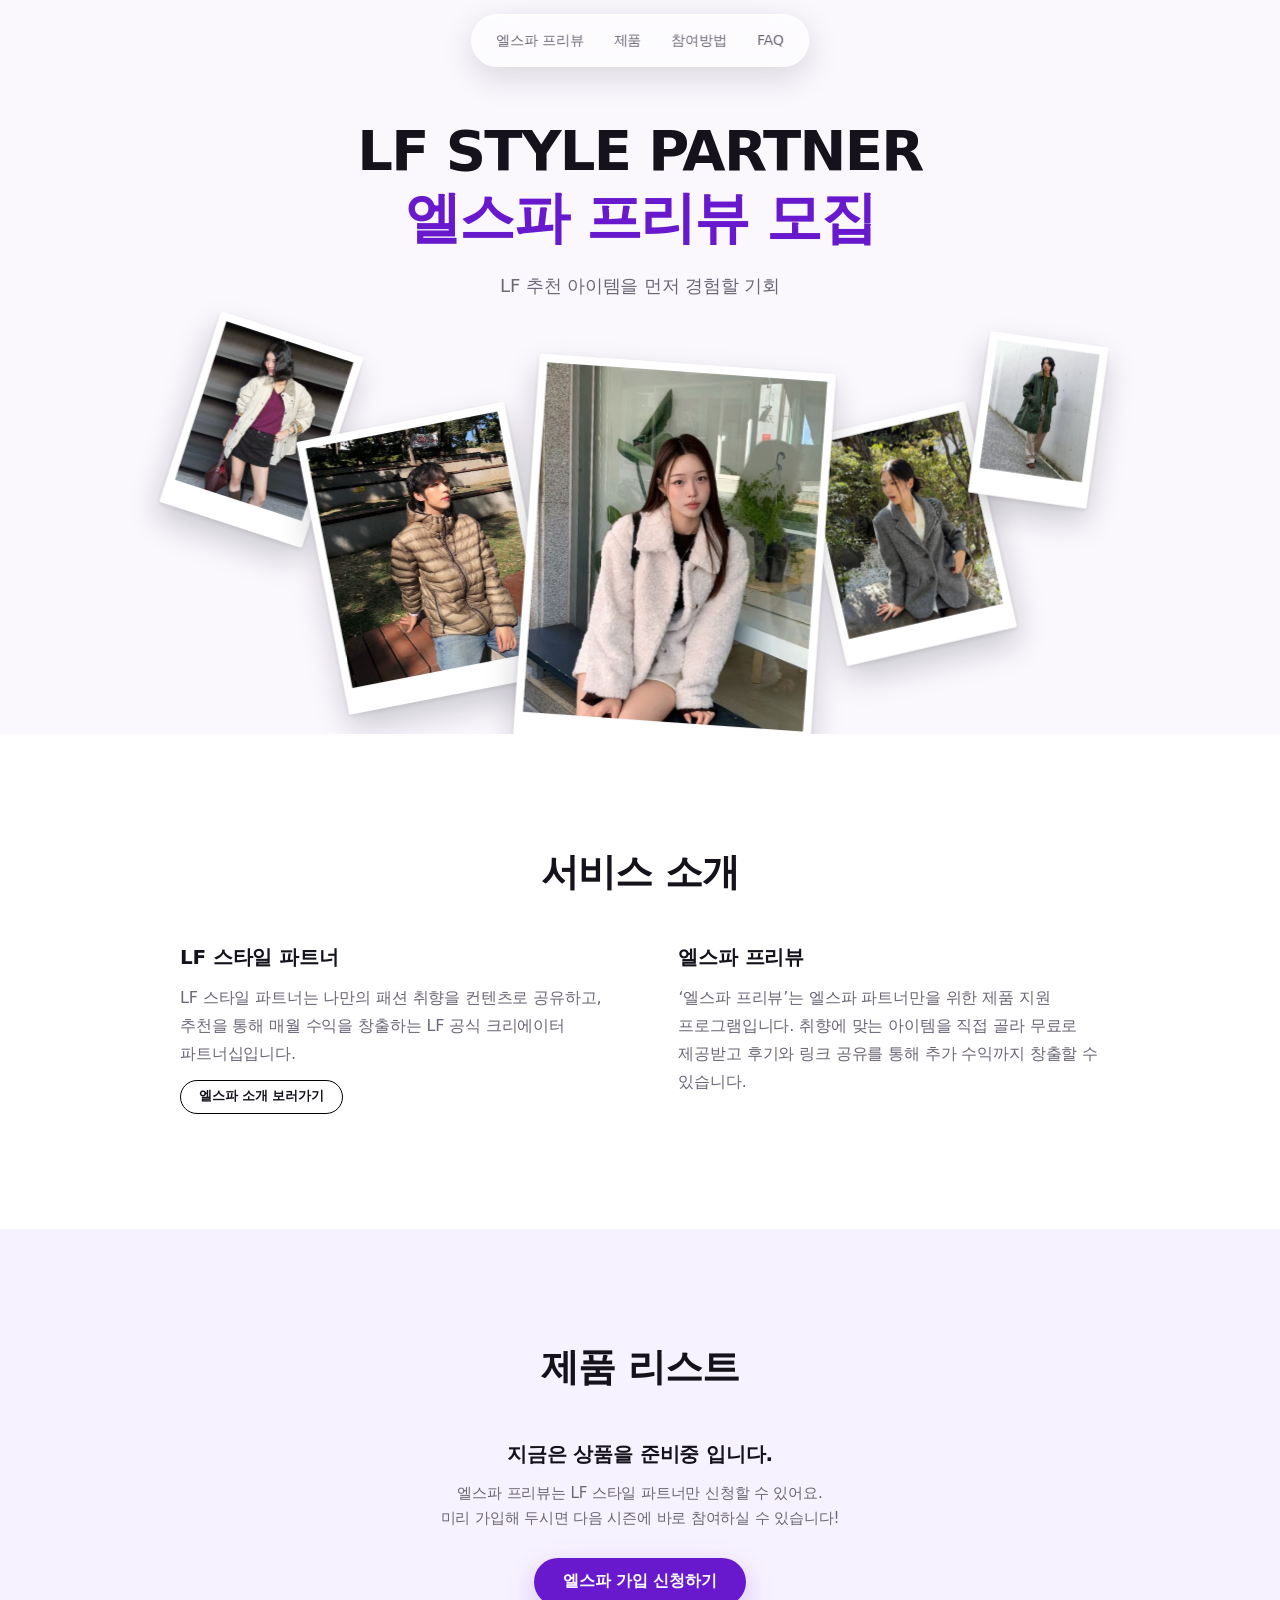
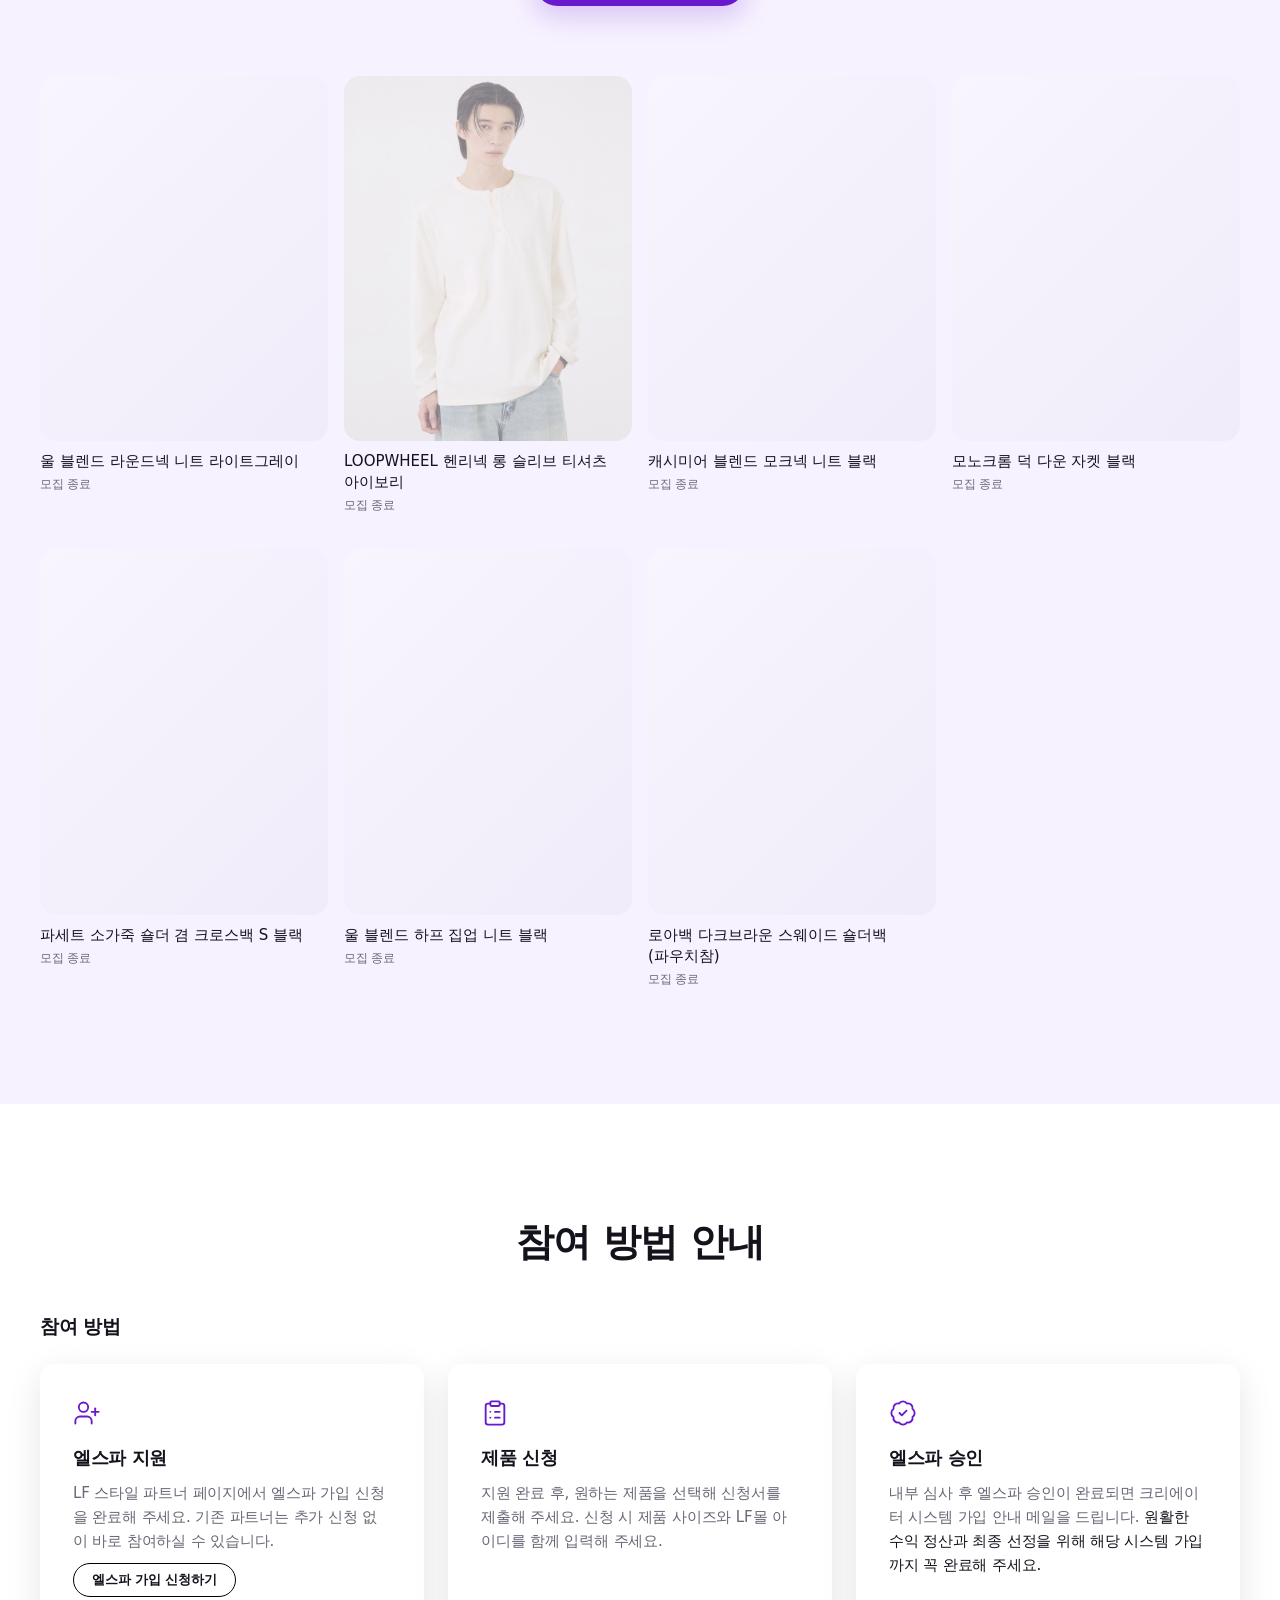
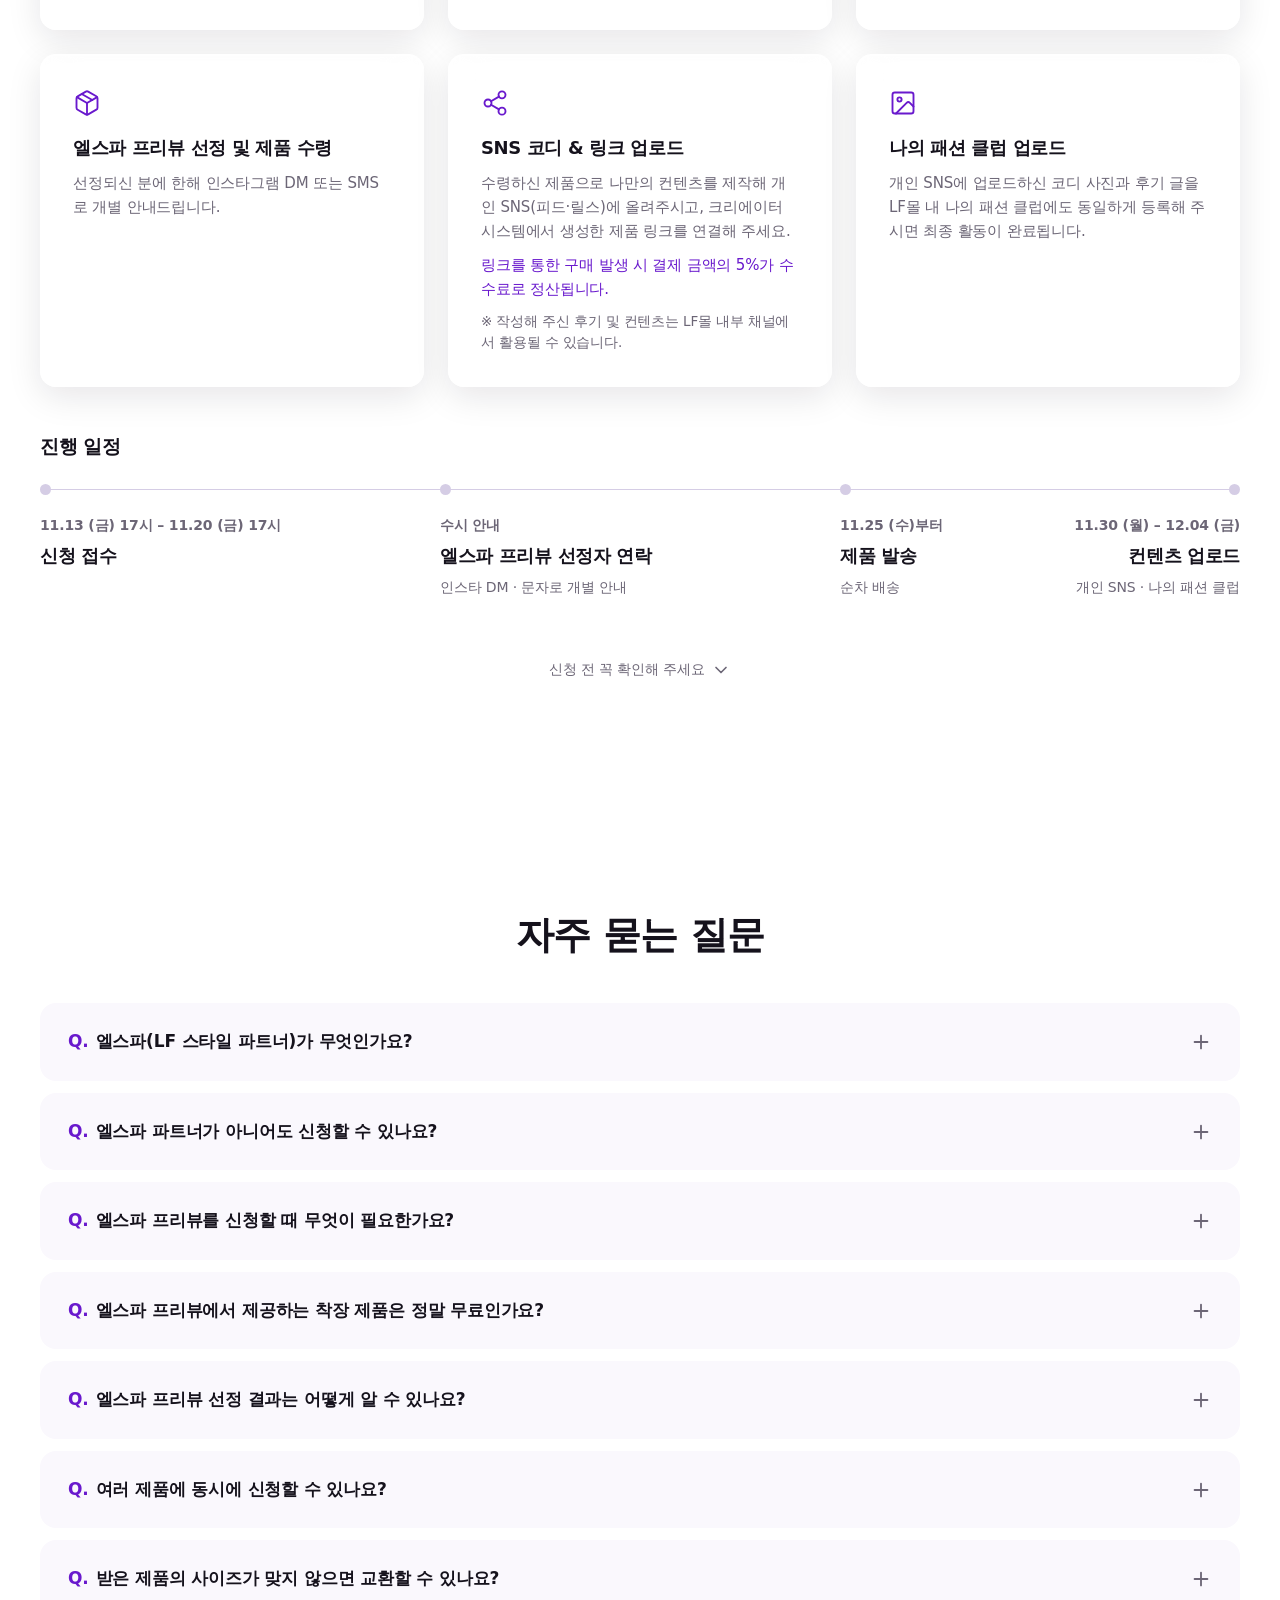
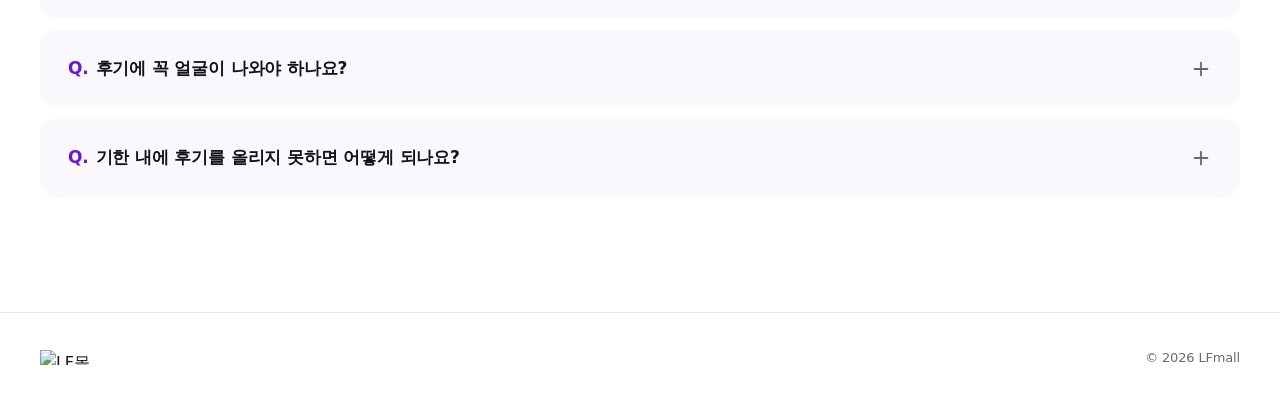
==== index.html @ 9a6546db "엘픽: 모집 마감 후 '다음 시즌' 화면 추가 · 제목에서 '모집' 제거 11.20 17시가 지나면 제품 섹션이 자동으로 다음 시즌 안내로 바뀐다. 검색으로 들어온 사람이 막다른 " ====
<!doctype html>
<html lang="ko">
<head>
<meta charset="utf-8">
<meta name="viewport" content="width=device-width, initial-scale=1, viewport-fit=cover">
<title>엘스파 프리뷰 | LF 스타일 파트너 제품 지원 프로그램</title>
<meta name="description" content="LFmall 엘스파 파트너를 위한 제품 지원 프로그램 엘스파 프리뷰. 원하는 아이템을 무료로 받고 후기와 링크 공유로 추가 수익까지!">
<!-- 검색엔진이 하나의 주소로 모아 보게 한다. www · /index.html 로 들어와도 여기로 합쳐진다. -->
<link rel="canonical" href="https://lfstylepick.com/">
<!-- 공유 시 표시되는 미리보기(카카오톡·페이스북 공통) -->
<meta property="og:type" content="website">
<meta property="og:title" content="LFmall 엘스파 프리뷰">
<meta property="og:description" content="LFmall 엘스파 파트너를 위한 제품 지원 프로그램 엘스파 프리뷰. 원하는 아이템을 무료로 받고 후기와 링크 공유로 추가 수익까지!">
<meta property="og:url" content="https://lfstylepick.com/">
<meta property="og:image" content="https://lfstylepick.com/img/og.jpg">
<meta property="og:image:width" content="1200">
<meta property="og:image:height" content="630">
<meta name="twitter:card" content="summary_large_image">
<link rel="preconnect" href="https://cdn.jsdelivr.net" crossorigin>
<link rel="stylesheet" href="https://cdn.jsdelivr.net/gh/orioncactus/pretendard@1.3.9/dist/web/static/pretendard.min.css"
      integrity="sha384-ei/b2Mz3F5J8nqTvpKS89CkzDCuD7Cc+/F+OsaPUKItzHgLNKnGq3rjtYq/B7RnO"
      crossorigin="anonymous">
<link rel="stylesheet" href="styles.css">
<script>document.documentElement.classList.add('js');</script>

<!-- 구조화 데이터 — 검색엔진과 AI 가 이 페이지가 무엇인지 읽어가는 부분.
     아래 FAQ 는 페이지 본문의 자주 묻는 질문과 글자가 같아야 한다.
     본문을 고치면 여기도 같이 고친다. 내용이 어긋나면 검색에서 불이익을 받는다. -->
<script type="application/ld+json">
{
  "@context": "https://schema.org",
  "@graph": [
    {
      "@type": "Organization",
      "@id": "https://lfstylepick.com/#organization",
      "name": "LF 스타일 파트너",
      "alternateName": "엘스파",
      "url": "https://lfstylepick.com/",
      "description": "나만의 패션 취향을 컨텐츠로 공유하고, 추천을 통해 매월 수익을 창출하는 LF 공식 크리에이터 파트너십입니다.",
      "parentOrganization": {
        "@type": "Organization",
        "name": "LF"
      },
      "email": "lfstylepartner@lfcorp.com",
      "sameAs": [
        "https://www.instagram.com/lfmall_stylepartner/"
      ]
    },
    {
      "@type": "WebSite",
      "@id": "https://lfstylepick.com/#website",
      "url": "https://lfstylepick.com/",
      "name": "엘스파 프리뷰",
      "inLanguage": "ko-KR",
      "publisher": {
        "@id": "https://lfstylepick.com/#organization"
      }
    },
    {
      "@type": "WebPage",
      "@id": "https://lfstylepick.com/#webpage",
      "url": "https://lfstylepick.com/",
      "name": "엘스파 프리뷰 | LF 스타일 파트너 제품 지원 프로그램",
      "description": "LFmall 엘스파 파트너를 위한 제품 지원 프로그램 엘스파 프리뷰. 원하는 아이템을 무료로 받고 후기와 링크 공유로 추가 수익까지!",
      "inLanguage": "ko-KR",
      "isPartOf": {
        "@id": "https://lfstylepick.com/#website"
      },
      "about": {
        "@id": "https://lfstylepick.com/#organization"
      },
      "primaryImageOfPage": {
        "@type": "ImageObject",
        "url": "https://lfstylepick.com/img/og.jpg",
        "width": 1200,
        "height": 630
      }
    },
    {
      "@type": "FAQPage",
      "@id": "https://lfstylepick.com/#faq",
      "isPartOf": {
        "@id": "https://lfstylepick.com/#webpage"
      },
      "mainEntity": [
        {
          "@type": "Question",
          "name": "엘스파(LF 스타일 파트너)가 무엇인가요?",
          "acceptedAnswer": {
            "@type": "Answer",
            "text": "LF 스타일 파트너(엘스파)는 나만의 패션 취향을 컨텐츠로 공유하고, 추천을 통해 매월 수익을 창출하는 LF 공식 크리에이터 파트너십입니다. 엘스파 프리뷰는 엘스파 파트너를 위한 무료 제품 지원 프로그램입니다. 패션 체험단처럼 원하는 아이템을 무료로 받아보고, 후기와 링크 공유를 통해 추가 수익까지 창출하실 수 있습니다."
          }
        },
        {
          "@type": "Question",
          "name": "엘스파 파트너가 아니어도 신청할 수 있나요?",
          "acceptedAnswer": {
            "@type": "Answer",
            "text": "LF 스타일 파트너(엘스파) 가입 신청을 먼저 완료하셔야 합니다. LF 스타일 파트너 페이지에서 가입 신청하시면 되고, 기존 파트너는 추가 신청 없이 바로 엘스파 프리뷰에 참여하실 수 있습니다."
          }
        },
        {
          "@type": "Question",
          "name": "엘스파 프리뷰를 신청할 때 무엇이 필요한가요?",
          "acceptedAnswer": {
            "@type": "Answer",
            "text": "엘스파 가입, 신청할 제품 선택, 희망 사이즈, LF몰 아이디 네 가지가 필요합니다. 배송 주소는 신청서에서 받지 않습니다. 선정되신 분께 개별 연락드릴 때 확인합니다."
          }
        },
        {
          "@type": "Question",
          "name": "엘스파 프리뷰에서 제공하는 착장 제품은 정말 무료인가요?",
          "acceptedAnswer": {
            "@type": "Answer",
            "text": "네, 제품 가격과 배송비 모두 받지 않습니다. 대신 안내해드린 컨텐츠 업로드 기간 안에 개인 SNS에 릴스 또는 피드 1건, LFmall 나의 패션 클럽에 착장컷 1건을 올려주셔야 하며, 크리에이터 시스템에서 생성한 제품 링크를 개인 SNS에 공유해 주셔야 합니다. 공유된 링크에서 제품 구매가 발생할 경우 결제 금액의 5%가 수수료로 지급됩니다."
          }
        },
        {
          "@type": "Question",
          "name": "엘스파 프리뷰 선정 결과는 어떻게 알 수 있나요?",
          "acceptedAnswer": {
            "@type": "Answer",
            "text": "엘스파 가입 페이지에 SNS 아이디로 DM을 보내거나 휴대폰 문자로 개별 안내드립니다. 전체 공지는 따로 하지 않으니 연락처를 정확히 적어주세요. 모르는 사람의 메시지를 차단해 두셨다면 안내가 전달되지 않을 수 있습니다."
          }
        },
        {
          "@type": "Question",
          "name": "여러 제품에 동시에 신청할 수 있나요?",
          "acceptedAnswer": {
            "@type": "Answer",
            "text": "1인당 1개 제품만 신청하실 수 있습니다. 여러 번 신청하신 경우 가장 먼저 접수된 신청만 유효하며, 이후 신청은 접수되지 않습니다. 신청 내용을 변경하셔야 한다면 문의 채널로 알려주세요. 문의: 인스타그램 @lfmall_stylepartner / 메일 lfstylepartner@lfcorp.com"
          }
        },
        {
          "@type": "Question",
          "name": "받은 제품의 사이즈가 맞지 않으면 교환할 수 있나요?",
          "acceptedAnswer": {
            "@type": "Answer",
            "text": "보내드린 제품은 교환과 반품이 어렵습니다. 신청하실 때 사이즈를 한 번 더 확인해 주세요."
          }
        },
        {
          "@type": "Question",
          "name": "후기에 꼭 얼굴이 나와야 하나요?",
          "acceptedAnswer": {
            "@type": "Answer",
            "text": "아니요. 얼굴 노출은 자유롭게 선택하실 수 있습니다. 다만 제품과 코디, 핏이 잘 보이도록만 찍어주시면 충분합니다."
          }
        },
        {
          "@type": "Question",
          "name": "기한 내에 후기를 올리지 못하면 어떻게 되나요?",
          "acceptedAnswer": {
            "@type": "Answer",
            "text": "다음 시즌 엘스파 프리뷰 선정 및 엘스파 활동에서 제외될 수 있습니다. 사정이 생기셨다면 안내받으신 연락처로 미리 알려주세요."
          }
        }
      ]
    }
  ]
}
</script>
</head>
<body>

<!-- ============ GNB ============ -->
<header class="gnb">
  <nav class="gnb__nav" aria-label="섹션 메뉴">
    <a href="#top">엘스파 프리뷰</a>
    <a href="#products">제품</a>
    <a href="#how">참여방법</a>
    <a href="#faq">FAQ</a>
  </nav>
</header>

<!-- ============ 히어로 ============ -->
<section class="hero" id="top">
  <!--
  <div class="hero__bg" data-speed="0.3" aria-hidden="true"
       style="background-image: url('이미지주소')"></div>
      -->

  <div class="wrap hero__inner">
    <div class="hero__content">
      <h1 class="reveal"><span class="hero-line">LF STYLE PARTNER</span> <span class="hero-line hero-line--key">엘스파 프리뷰 모집</span></h1>
      <p class="hero__sub reveal" data-delay="1">LF 추천 아이템을 먼저 경험할 기회</p>
    </div>
  </div>

  <!-- PC용 사진 -->
  <div class="hero__fan" data-speed="0.12" aria-hidden="true">
      <div class="pf pf--1 reveal"><img class="pf__img" src="img/1.jpg" alt="" decoding="async"></div>
      <div class="pf pf--2 reveal"><img class="pf__img" src="img/2.jpg" alt="" decoding="async"></div>
      <div class="pf pf--3 reveal"><img class="pf__img" src="img/3.jpg" alt="" decoding="async"></div>
      <div class="pf pf--4 reveal"><img class="pf__img" src="img/4.jpg" alt="" decoding="async"></div>
      <div class="pf pf--5 reveal"><img class="pf__img" src="img/5.jpg" alt="" decoding="async"></div>
  </div>

  <!-- 모바일용 사진 -->
  <div class="hero__stack" data-speed="0.1" aria-hidden="true">
      <div class="pf pf--s1"><img class="pf__img" src="img/1.jpg" alt="" decoding="async"></div>
      <div class="pf pf--s2"><img class="pf__img" src="img/2.jpg" alt="" decoding="async"></div>
      <div class="pf pf--s3"><img class="pf__img" src="img/3.jpg" alt="" decoding="async"></div>
  </div>
</section>

<!-- ============ 서비스 소개 ============ -->
<section class="section" id="about">
  <div class="wrap">
    <div class="section-head center">
      <h2 class="section-title reveal reveal--load" data-delay="2">서비스 소개</h2>
    </div>
    <div class="intro-grid">
      <div class="intro-col reveal" data-delay="1" id="about-lsp">
        <h3>LF 스타일 파트너</h3>
        <p>LF 스타일 파트너는 나만의 패션 취향을 컨텐츠로 공유하고, 추천을 통해 매월 수익을 창출하는 LF 공식 크리에이터 파트너십입니다.</p>
        <p class="intro-col__more"><a class="btn btn--ghost btn--sm" href="https://www.lfmall.co.kr/app/event/113640" target="_blank" rel="noopener">엘스파 소개 보러가기</a></p>
      </div>
      <div class="intro-col reveal" data-delay="2" id="about-pick">
        <h3>엘스파 프리뷰</h3>
        <p>‘엘스파 프리뷰’는 엘스파 파트너만을 위한 제품 지원 프로그램입니다. 취향에 맞는 아이템을 직접 골라 무료로 제공받고 후기와 링크 공유를 통해 추가 수익까지 창출할 수 있습니다.</p>
      </div>
    </div>
  </div>
</section>

<!-- ============ 제품 리스트 ============ -->
<section class="section section--pick" id="products">
  <div class="wrap" data-speed="0.07">
    <div class="section-head center">
      <h2 class="section-title reveal">제품 리스트</h2>
    </div>

    <!-- 모집이 끝나면(html[data-season="closed"]) 제품 목록 위에 보인다.
         다음 시즌 알림을 약속하지 않고, 신청 자격이 엘스파 파트너라는 사실로 안내한다. -->
    <div class="season-next">
      <p class="season-next__lead">지금은 상품을 준비중 입니다.</p>
      <p class="season-next__body">엘스파 프리뷰는 LF 스타일 파트너만 신청할 수 있어요.<br>
        미리 가입해 두시면 다음 시즌에 바로 참여하실 수 있습니다!</p>
      <a class="btn btn--key" href="https://affiliator.lfmall.co.kr/aff_join/index.html"
         target="_blank" rel="noopener">엘스파 가입 신청하기</a>
    </div>

    <div class="product-grid reveal" data-delay="1">
      <!-- 제품 1 · IETS6F103WT -->
      <article class="product" data-start="2026-11-13T17:00" data-end="2026-11-20T17:00">
        <div class="product__thumb">
          <img src="img/IETS6F103WT.jpg"
               alt="LOOPWHEEL 헨리넥 롱 슬리브 티셔츠 아이보리" loading="lazy" onerror="this.remove()">
        </div>
        <div class="product__body">
          <span class="product__cat">ILCORSO</span>
          <h3 class="product__name">LOOPWHEEL 헨리넥 롱 슬리브 티셔츠 아이보리</h3>
          <p class="product__stat" data-code="IETS6F103WT">30명 모집</p>
          <p class="product__deadline"></p>
          <div class="product__actions">
            <a class="btn btn--ghost product__view" target="_blank" rel="noopener"
               href="https://www.lfmall.co.kr/app/product/IETS6F103WT">제품보기</a>
            <a class="btn btn--ghost product__apply"
               href="apply.html?product=IETS6F103WT">신청하기</a>
          </div>
        </div>
      </article>
      <!-- 제품 2 · IESW6F101BK -->
      <article class="product" data-start="2026-11-13T17:00" data-end="2026-11-20T17:00">
        <div class="product__thumb">
          <img src="https://nimg.lfmall.co.kr/file/product/prd/IE/2026/500/IESW6F101BK_00.jpg"
               alt="캐시미어 블렌드 모크넥 니트 블랙" loading="lazy" onerror="this.remove()">
        </div>
        <div class="product__body">
          <span class="product__cat">ILCORSO</span>
          <h3 class="product__name">캐시미어 블렌드 모크넥 니트 블랙</h3>
          <p class="product__stat" data-code="IESW6F101BK">5명 모집</p>
          <p class="product__deadline"></p>
          <div class="product__actions">
            <a class="btn btn--ghost product__view" target="_blank" rel="noopener"
               href="https://www.lfmall.co.kr/app/product/IESW6F101BK">제품보기</a>
            <a class="btn btn--ghost product__apply"
               href="apply.html?product=IESW6F101BK">신청하기</a>
          </div>
        </div>
      </article>
      <!-- 제품 3 · IESW6F105BK -->
      <article class="product" data-start="2026-11-13T17:00" data-end="2026-11-20T17:00">
        <div class="product__thumb">
          <img src="https://nimg.lfmall.co.kr/file/product/prd/IE/2026/500/IESW6F105BK_00.jpg"
               alt="울 블렌드 하프 집업 니트 블랙" loading="lazy" onerror="this.remove()">
        </div>
        <div class="product__body">
          <span class="product__cat">ILCORSO</span>
          <h3 class="product__name">울 블렌드 하프 집업 니트 블랙</h3>
          <p class="product__stat" data-code="IESW6F105BK">5명 모집</p>
          <p class="product__deadline"></p>
          <div class="product__actions">
            <a class="btn btn--ghost product__view" target="_blank" rel="noopener"
               href="https://www.lfmall.co.kr/app/product/IESW6F105BK">제품보기</a>
            <a class="btn btn--ghost product__apply"
               href="apply.html?product=IESW6F105BK">신청하기</a>
          </div>
        </div>
      </article>
      <!-- 제품 4 · IEJU6F301BK -->
      <article class="product" data-start="2026-11-13T17:00" data-end="2026-11-20T17:00">
        <div class="product__thumb">
          <img src="https://nimg.lfmall.co.kr/file/product/prd/IE/2026/500/IEJU6F301BK_A13.jpg"
               alt="모노크롬 덕 다운 자켓 블랙" loading="lazy" onerror="this.remove()">
        </div>
        <div class="product__body">
          <span class="product__cat">ILCORSO</span>
          <h3 class="product__name">모노크롬 덕 다운 자켓 블랙</h3>
          <p class="product__stat" data-code="IEJU6F301BK">5명 모집</p>
          <p class="product__deadline"></p>
          <div class="product__actions">
            <a class="btn btn--ghost product__view" target="_blank" rel="noopener"
               href="https://www.lfmall.co.kr/app/product/IEJU6F301BK">제품보기</a>
            <a class="btn btn--ghost product__apply"
               href="apply.html?product=IEJU6F301BK">신청하기</a>
          </div>
        </div>
      </article>
      <!-- 제품 5 · IESW6F102G1 -->
      <article class="product" data-start="2026-11-13T17:00" data-end="2026-11-20T17:00">
        <div class="product__thumb">
          <img src="https://nimg.lfmall.co.kr/file/product/prd/IE/2026/500/IESW6F102G1_00.jpg"
               alt="울 블렌드 라운드넥 니트 라이트그레이" loading="lazy" onerror="this.remove()">
        </div>
        <div class="product__body">
          <span class="product__cat">ILCORSO</span>
          <h3 class="product__name">울 블렌드 라운드넥 니트 라이트그레이</h3>
          <p class="product__stat" data-code="IESW6F102G1">5명 모집</p>
          <p class="product__deadline"></p>
          <div class="product__actions">
            <a class="btn btn--ghost product__view" target="_blank" rel="noopener"
               href="https://www.lfmall.co.kr/app/product/IESW6F102G1">제품보기</a>
            <a class="btn btn--ghost product__apply"
               href="apply.html?product=IESW6F102G1">신청하기</a>
          </div>
        </div>
      </article>
      <!-- 제품 6 · HIBA75262W2 -->
      <article class="product" data-start="2026-11-13T17:00" data-end="2026-11-20T17:00">
        <div class="product__thumb">
          <img src="https://nimg.lfmall.co.kr/file/product/prd/HI/2026/500/HIBA75262W2_00.jpg"
               alt="로아백 다크브라운 스웨이드 숄더백(파우치참)" loading="lazy" onerror="this.remove()">
        </div>
        <div class="product__body">
          <span class="product__cat">HAZZYS ACC</span>
          <h3 class="product__name">로아백 다크브라운 스웨이드 숄더백(파우치참)</h3>
          <p class="product__stat" data-code="HIBA75262W2">15명 모집</p>
          <p class="product__deadline"></p>
          <div class="product__actions">
            <a class="btn btn--ghost product__view" target="_blank" rel="noopener"
               href="https://www.lfmall.co.kr/app/product/HIBA75262W2">제품보기</a>
            <a class="btn btn--ghost product__apply"
               href="apply.html?product=HIBA75262W2">신청하기</a>
          </div>
        </div>
      </article>
      <!-- 제품 7 · JABA75055BK -->
      <article class="product" data-start="2026-11-13T17:00" data-end="2026-11-20T17:00">
        <div class="product__thumb">
          <img src="https://nimg.lfmall.co.kr/file/product/prd/JA/2026/500/JABA75055BK_00.jpg"
               alt="파세트 소가죽 숄더 겸 크로스백 S 블랙" loading="lazy" onerror="this.remove()">
        </div>
        <div class="product__body">
          <span class="product__cat">JILLSTUART NEWYORK ACC</span>
          <h3 class="product__name">파세트 소가죽 숄더 겸 크로스백 S 블랙</h3>
          <p class="product__stat" data-code="JABA75055BK">15명 모집</p>
          <p class="product__deadline"></p>
          <div class="product__actions">
            <a class="btn btn--ghost product__view" target="_blank" rel="noopener"
               href="https://www.lfmall.co.kr/app/product/JABA75055BK">제품보기</a>
            <a class="btn btn--ghost product__apply"
               href="apply.html?product=JABA75055BK">신청하기</a>
          </div>
        </div>
      </article>
    </div>

    <script>

      (function () {
        var grid = document.currentScript.previousElementSibling;
        var cards = Array.prototype.slice.call(grid.children);
        for (var i = cards.length - 1; i > 0; i--) {
          var j = Math.floor(Math.random() * (i + 1));
          var t = cards[i]; cards[i] = cards[j]; cards[j] = t;
        }
        cards.forEach(function (c) { grid.appendChild(c); });
      })();
    </script>
  </div>
</section>

<!-- ============ 참여 방법 안내 (참여 방법 + 진행 일정) ============ -->
<section class="section" id="how">
  <div class="wrap" data-speed="0.07">
    <div class="section-head center">
      <h2 class="section-title reveal">참여 방법 안내</h2>
    </div>

    <h3 class="sub-title reveal" data-delay="1">참여 방법</h3>
    <!--
각 단계의 아이콘은 <span class="step__ico"> 안의 <svg> 하나입니다.
         다시 1~6 숫자로 되돌리려면 그 span 을
         <span class="step__num">1</span> 처럼 바꾸면 됩니다.
      -->
    <div class="steps steps--3 reveal" data-delay="2">
      <div class="step">
        <span class="step__ico" aria-hidden="true"><svg width="28" height="28" viewBox="0 0 24 24" fill="none" stroke="currentColor" stroke-width="1.6" stroke-linecap="round" stroke-linejoin="round"><path d="M16 21v-2a4 4 0 0 0-4-4H6a4 4 0 0 0-4 4v2"/><circle cx="9" cy="7" r="4"/><path d="M19 8v6"/><path d="M22 11h-6"/></svg></span>
        <h3>엘스파 지원</h3>
        <p>LF 스타일 파트너 페이지에서 엘스파 가입 신청을 완료해 주세요. 기존 파트너는 추가 신청 없이 바로 참여하실 수 있습니다.</p>
        <p class="step__more"><a class="btn btn--ghost btn--sm" href="https://affiliator.lfmall.co.kr/aff_join/index.html" target="_blank" rel="noopener">엘스파 가입 신청하기</a></p>
      </div>
      <div class="step">
        <span class="step__ico" aria-hidden="true"><svg width="28" height="28" viewBox="0 0 24 24" fill="none" stroke="currentColor" stroke-width="1.6" stroke-linecap="round" stroke-linejoin="round"><rect x="8" y="2" width="8" height="4" rx="1"/><path d="M16 4h2a2 2 0 0 1 2 2v14a2 2 0 0 1-2 2H6a2 2 0 0 1-2-2V6a2 2 0 0 1 2-2h2"/><path d="M12 11h4"/><path d="M12 16h4"/><path d="M8 11h.01"/><path d="M8 16h.01"/></svg></span>
        <h3>제품 신청</h3>
        <p>지원 완료 후, 원하는 제품을 선택해 신청서를 제출해 주세요. 신청 시 제품 사이즈와 LF몰 아이디를 함께 입력해 주세요.</p>
      </div>
      <div class="step">
        <span class="step__ico" aria-hidden="true"><svg width="28" height="28" viewBox="0 0 24 24" fill="none" stroke="currentColor" stroke-width="1.6" stroke-linecap="round" stroke-linejoin="round"><path d="M3.85 8.62a4 4 0 0 1 4.78-4.77 4 4 0 0 1 6.74 0 4 4 0 0 1 4.78 4.78 4 4 0 0 1 0 6.74 4 4 0 0 1-4.77 4.78 4 4 0 0 1-6.75 0 4 4 0 0 1-4.78-4.77 4 4 0 0 1 0-6.76Z"/><path d="m9 12 2 2 4-4"/></svg></span>
        <h3>엘스파 승인</h3>
        <p>내부 심사 후 엘스파 승인이 완료되면 크리에이터 시스템 가입 안내 메일을 드립니다. <span class="ink">원활한 수익 정산과 최종 선정을 위해 해당 시스템 가입까지 꼭 완료해 주세요.</span></p>
      </div>
      <div class="step">
        <span class="step__ico" aria-hidden="true"><svg width="28" height="28" viewBox="0 0 24 24" fill="none" stroke="currentColor" stroke-width="1.6" stroke-linecap="round" stroke-linejoin="round"><path d="m7.5 4.27 9 5.15"/><path d="M21 8a2 2 0 0 0-1-1.73l-7-4a2 2 0 0 0-2 0l-7 4A2 2 0 0 0 3 8v8a2 2 0 0 0 1 1.73l7 4a2 2 0 0 0 2 0l7-4A2 2 0 0 0 21 16Z"/><path d="m3.3 7 8.7 5 8.7-5"/><path d="M12 22V12"/></svg></span>
        <h3>엘스파 프리뷰 선정 및 제품 수령</h3>
        <p>선정되신 분에 한해 인스타그램 DM 또는 SMS로 개별 안내드립니다.</p>
      </div>
      <div class="step">
        <span class="step__ico" aria-hidden="true"><svg width="28" height="28" viewBox="0 0 24 24" fill="none" stroke="currentColor" stroke-width="1.6" stroke-linecap="round" stroke-linejoin="round"><circle cx="18" cy="5" r="3"/><circle cx="6" cy="12" r="3"/><circle cx="18" cy="19" r="3"/><path d="m8.6 13.5 6.8 4"/><path d="m15.4 6.5-6.8 4"/></svg></span>
        <h3>SNS 코디 &amp; 링크 업로드</h3>
        <p>수령하신 제품으로 나만의 컨텐츠를 제작해 개인 SNS(피드·릴스)에 올려주시고, 크리에이터 시스템에서 생성한 제품 링크를 연결해 주세요.</p>
        <p class="step__key">링크를 통한 구매 발생 시 결제 금액의 5%가 수수료로 정산됩니다.</p>
        <p class="step__note">※ 작성해 주신 후기 및 컨텐츠는 LF몰 내부 채널에서 활용될 수 있습니다.</p>
      </div>
      <div class="step">
        <span class="step__ico" aria-hidden="true"><svg width="28" height="28" viewBox="0 0 24 24" fill="none" stroke="currentColor" stroke-width="1.6" stroke-linecap="round" stroke-linejoin="round"><rect x="3" y="3" width="18" height="18" rx="2"/><circle cx="9" cy="9" r="1.8"/><path d="m21 15-3.1-3.1a2 2 0 0 0-2.8 0L6 21"/></svg></span>
        <h3>나의 패션 클럽 업로드</h3>
        <p>개인 SNS에 업로드하신 코디 사진과 후기 글을 LF몰 내 나의 패션 클럽에도 동일하게 등록해 주시면 최종 활동이 완료됩니다.</p>
      </div>
    </div>

    <h3 class="sub-title mt-lg reveal" data-delay="1">진행 일정</h3>
    <ol class="timeline reveal" data-delay="2">
      <li class="timeline__item">
        <span class="timeline__date">11.13 (금) 17시 – 11.20 (금) 17시</span>
        <h4>신청 접수</h4>
      </li>
      <li class="timeline__item">
        <span class="timeline__date">수시 안내</span>
        <h4>엘스파 프리뷰 선정자 연락</h4>
        <p>인스타 DM · 문자로 개별 안내</p>
      </li>
      <li class="timeline__item">
        <span class="timeline__date">11.25 (수)부터</span>
        <h4>제품 발송</h4>
        <p>순차 배송</p>
      </li>
      <li class="timeline__item">
        <span class="timeline__date">11.30 (월) – 12.04 (금)</span>
        <h4>컨텐츠 업로드</h4>
        <p>개인 SNS · 나의 패션 클럽</p>
      </li>
    </ol>

    <details class="notice notice--center mt-lg reveal" data-delay="1">
      <summary class="notice__q">
        <h3>신청 전 꼭 확인해 주세요</h3>
        <span class="notice__icon" aria-hidden="true">
          <svg width="20" height="20" viewBox="0 0 24 24" fill="none" stroke="currentColor" stroke-width="2" stroke-linecap="round" stroke-linejoin="round"><path d="m6 9 6 6 6-6"/></svg>
        </span>
      </summary>
      <ul>
        <li>선정 안내는 엘스파 지원 시 작성해 주신 <b>SNS 또는 휴대폰 문자</b>로 발송됩니다. 평소 수신 설정을 확인해 주세요.</li>
        <li>제품은 무료로 제공되며, 선정되신 분은 <b>11.30 (월)부터 12.04 (금)까지</b> 개인 SNS 릴스 또는 피드 1건과 LFmall <b>나의 패션 클럽</b> 착장컷 1건을 올려주셔야 합니다.</li>
        <li>후기는 LFmall 제품 상세에 노출될 수 있으며, 얼굴 노출 여부는 자유롭게 선택하실 수 있습니다.</li>
        <li>1인당 1개 제품에 한해 신청 가능하며, 중복 신청 시 <b>가장 먼저 접수된 신청만</b> 유효합니다.</li>
      </ul>
    </details>
  </div>
</section>

<!-- ============ 자주 묻는 질문 ============ -->
<section class="section" id="faq">
  <div class="wrap" data-speed="0.07">
    <div class="section-head center">
      <h2 class="section-title reveal">자주 묻는 질문</h2>
    </div>

    <div class="faq reveal" data-delay="1">
      <details class="faq__item">
        <summary class="faq__q">
          <span class="faq__text">엘스파(LF 스타일 파트너)가 무엇인가요?</span>
          <span class="faq__icon" aria-hidden="true">
            <svg width="22" height="22" viewBox="0 0 24 24" fill="none" stroke="currentColor" stroke-width="2" stroke-linecap="round"><path d="M5 12h14"/><path class="v" d="M12 5v14"/></svg>
          </span>
        </summary>
        <div class="faq__a">
          <p>LF 스타일 파트너(엘스파)는 나만의 패션 취향을 컨텐츠로 공유하고, 추천을 통해 매월 수익을 창출하는 LF 공식 크리에이터 파트너십입니다.</p>
          <p>엘스파 프리뷰는 엘스파 파트너를 위한 무료 제품 지원 프로그램입니다. 패션 체험단처럼 원하는 아이템을 무료로 받아보고, 후기와 링크 공유를 통해 추가 수익까지 창출하실 수 있습니다.</p>
        </div>
      </details>

      <details class="faq__item">
        <summary class="faq__q">
          <span class="faq__text">엘스파 파트너가 아니어도 신청할 수 있나요?</span>
          <span class="faq__icon" aria-hidden="true">
            <svg width="22" height="22" viewBox="0 0 24 24" fill="none" stroke="currentColor" stroke-width="2" stroke-linecap="round"><path d="M5 12h14"/><path class="v" d="M12 5v14"/></svg>
          </span>
        </summary>
        <div class="faq__a">
          <p>LF 스타일 파트너(엘스파) 가입 신청을 먼저 완료하셔야 합니다. <a href="https://affiliator.lfmall.co.kr/aff_join/index.html" target="_blank" rel="noopener">LF 스타일 파트너 페이지</a>에서 가입 신청하시면 되고, 기존 파트너는 추가 신청 없이 바로 엘스파 프리뷰에 참여하실 수 있습니다.</p>
        </div>
      </details>

      <details class="faq__item">
        <summary class="faq__q">
          <span class="faq__text">엘스파 프리뷰를 신청할 때 무엇이 필요한가요?</span>
          <span class="faq__icon" aria-hidden="true">
            <svg width="22" height="22" viewBox="0 0 24 24" fill="none" stroke="currentColor" stroke-width="2" stroke-linecap="round"><path d="M5 12h14"/><path class="v" d="M12 5v14"/></svg>
          </span>
        </summary>
        <div class="faq__a">
          <p>엘스파 가입, 신청할 제품 선택, 희망 사이즈, LF몰 아이디 네 가지가 필요합니다.</p>
          <p>배송 주소는 신청서에서 받지 않습니다. 선정되신 분께 개별 연락드릴 때 확인합니다.</p>
        </div>
      </details>

      <details class="faq__item">
        <summary class="faq__q">
          <span class="faq__text">엘스파 프리뷰에서 제공하는 착장 제품은 정말 무료인가요?</span>
          <span class="faq__icon" aria-hidden="true">
            <svg width="22" height="22" viewBox="0 0 24 24" fill="none" stroke="currentColor" stroke-width="2" stroke-linecap="round"><path d="M5 12h14"/><path class="v" d="M12 5v14"/></svg>
          </span>
        </summary>
        <div class="faq__a">
          <p>네, 제품 가격과 배송비 모두 받지 않습니다. 대신 안내해드린 컨텐츠 업로드 기간 안에 개인 SNS에 릴스 또는 피드 1건, LFmall 나의 패션 클럽에 착장컷 1건을 올려주셔야 하며, 크리에이터 시스템에서 생성한 제품 링크를 개인 SNS에 공유해 주셔야 합니다. 공유된 링크에서 제품 구매가 발생할 경우 결제 금액의 5%가 수수료로 지급됩니다.</p>
        </div>
      </details>

      <details class="faq__item">
        <summary class="faq__q">
          <span class="faq__text">엘스파 프리뷰 선정 결과는 어떻게 알 수 있나요?</span>
          <span class="faq__icon" aria-hidden="true">
            <svg width="22" height="22" viewBox="0 0 24 24" fill="none" stroke="currentColor" stroke-width="2" stroke-linecap="round"><path d="M5 12h14"/><path class="v" d="M12 5v14"/></svg>
          </span>
        </summary>
        <div class="faq__a">
          <p>엘스파 가입 페이지에 SNS 아이디로 DM을 보내거나 휴대폰 문자로 개별 안내드립니다. 전체 공지는 따로 하지 않으니 연락처를 정확히 적어주세요.</p>
          <p>모르는 사람의 메시지를 차단해 두셨다면 안내가 전달되지 않을 수 있습니다.</p>
        </div>
      </details>

      <details class="faq__item">
        <summary class="faq__q">
          <span class="faq__text">여러 제품에 동시에 신청할 수 있나요?</span>
          <span class="faq__icon" aria-hidden="true">
            <svg width="22" height="22" viewBox="0 0 24 24" fill="none" stroke="currentColor" stroke-width="2" stroke-linecap="round"><path d="M5 12h14"/><path class="v" d="M12 5v14"/></svg>
          </span>
        </summary>
        <div class="faq__a">
          <p>1인당 1개 제품만 신청하실 수 있습니다. 여러 번 신청하신 경우 가장 먼저 접수된 신청만 유효하며, 이후 신청은 접수되지 않습니다. 신청 내용을 변경하셔야 한다면 문의 채널로 알려주세요.</p>
          <p>문의: 인스타그램 <a href="https://www.instagram.com/lfmall_stylepartner/" target="_blank" rel="noopener">@lfmall_stylepartner</a> / 메일 <a href="mailto:lfstylepartner@lfcorp.com">lfstylepartner@lfcorp.com</a></p>
        </div>
      </details>

      <details class="faq__item">
        <summary class="faq__q">
          <span class="faq__text">받은 제품의 사이즈가 맞지 않으면 교환할 수 있나요?</span>
          <span class="faq__icon" aria-hidden="true">
            <svg width="22" height="22" viewBox="0 0 24 24" fill="none" stroke="currentColor" stroke-width="2" stroke-linecap="round"><path d="M5 12h14"/><path class="v" d="M12 5v14"/></svg>
          </span>
        </summary>
        <div class="faq__a">
          <p>보내드린 제품은 교환과 반품이 어렵습니다. 신청하실 때 사이즈를 한 번 더 확인해 주세요.</p>
        </div>
      </details>

      <details class="faq__item">
        <summary class="faq__q">
          <span class="faq__text">후기에 꼭 얼굴이 나와야 하나요?</span>
          <span class="faq__icon" aria-hidden="true">
            <svg width="22" height="22" viewBox="0 0 24 24" fill="none" stroke="currentColor" stroke-width="2" stroke-linecap="round"><path d="M5 12h14"/><path class="v" d="M12 5v14"/></svg>
          </span>
        </summary>
        <div class="faq__a">
          <p>아니요. 얼굴 노출은 자유롭게 선택하실 수 있습니다. 다만 제품과 코디, 핏이 잘 보이도록만 찍어주시면 충분합니다.</p>
        </div>
      </details>

      <details class="faq__item">
        <summary class="faq__q">
          <span class="faq__text">기한 내에 후기를 올리지 못하면 어떻게 되나요?</span>
          <span class="faq__icon" aria-hidden="true">
            <svg width="22" height="22" viewBox="0 0 24 24" fill="none" stroke="currentColor" stroke-width="2" stroke-linecap="round"><path d="M5 12h14"/><path class="v" d="M12 5v14"/></svg>
          </span>
        </summary>
        <div class="faq__a">
          <p>다음 시즌 엘스파 프리뷰 선정 및 엘스파 활동에서 제외될 수 있습니다. 사정이 생기셨다면 안내받으신 연락처로 미리 알려주세요.</p>
        </div>
      </details>
    </div>
  </div>
</section>

<!-- ============ 푸터 ============ -->
<footer class="site-footer">
  <div class="wrap site-footer__inner">
    <div class="site-footer__brand">
      <a href="https://www.lfmall.co.kr/" target="_blank" rel="noopener">
        <img src="https://img.lfmall.co.kr/file/WAS/apps/2024/pfront/logo/lf_logo_pc.svg"
             alt="LF몰" width="100" height="22">
      </a>
    </div>
    <div class="site-footer__meta">
      <!--
           빈 <nav> 를 남기면 저작권 표기 앞에 여백만 생겨서 통째로 주석 처리했습니다.
           다시 보이려면 아래 주석을 풀면 됩니다.
      <nav aria-label="하단 메뉴">
        <a class="is-strong" href="https://www.lfmall.co.kr/app/terms/process" target="_blank" rel="noopener">개인정보 처리방침</a>
        <a href="guide.html">수령 후 안내</a>
      </nav>
      -->
      <small>© 2026 LFmall</small>
    </div>
  </div>
</footer>

<script>

  (function () {
    var COUNTS_URL = 'https://script.google.com/macros/s/AKfycbxGee0iHmdbZuvI6rE3rviQ5s3urWQwZ4cnYqjwSvAl-XkvoQYGpvFjUTM3L1u9BnuD2Q/exec';
    var els = document.querySelectorAll('.product__stat[data-code]');
    if (!COUNTS_URL || !els.length) return;

    var tag;
    var cbName = '__counts' + Date.now();
    var timer = setTimeout(cleanup, 8000);

    function cleanup() {
      clearTimeout(timer);
      try { delete window[cbName]; } catch (e) { window[cbName] = undefined; }
      if (tag && tag.parentNode) tag.parentNode.removeChild(tag);
    }

    window[cbName] = function (res) {
      if (res && res.ok && res.counts) {
        Array.prototype.forEach.call(els, function (el) {
          var n = res.counts[el.getAttribute('data-code')];

          if (typeof n === 'number' && n > 0) {
            el.insertAdjacentHTML('beforeend',
              ' / ' + n.toLocaleString('ko-KR') + '명 신청');
          }
        });
      }
      cleanup();
    };

    /* 유입 채널 — 이미 보내는 집계 요청에 얹는다. 요청 수는 늘지 않는다.
       영문/숫자 20자까지만 통과시키고, 실제 허용 목록 검사는 서버에서 한다. */
    var ch = '';
    try {
      var m = /[?&]ch=([A-Za-z0-9_-]{1,20})(?:&|$)/.exec(location.search);
      if (m) ch = m[1].toLowerCase();
    } catch (e) {}

    tag = document.createElement('script');
    tag.src = COUNTS_URL + '?action=counts&callback=' + cbName
            + (ch ? '&ch=' + encodeURIComponent(ch) : '');
    tag.onerror = cleanup;
    document.head.appendChild(tag);
  })();

  (function () {

    var FORCE_OPEN_ALL = false;

    var MIN = 60000, HOUR = 3600000, DAY = 86400000;
    var WEEK = ['일', '월', '화', '수', '목', '금', '토'];

    function kst(str) {
      var m = /^(\d{4})-(\d{2})-(\d{2})(?:T(\d{2}):(\d{2}))?$/.exec(str.trim());
      if (!m) return NaN;
      return Date.UTC(+m[1], +m[2] - 1, +m[3], (+m[4] || 0) - 9, +m[5] || 0);
    }

    function label(str) {
      var t = kst(str);
      var d = new Date(t + 9 * HOUR);
      var out = (d.getUTCMonth() + 1) + '. ' + d.getUTCDate() +
                '\u00A0(' + WEEK[d.getUTCDay()] + ')';
      var h = d.getUTCHours();
      if (h || d.getUTCMinutes()) out += ' ' + h + '시';
      return out;
    }

    function dayStart(t) {
      var d = new Date(t + 9 * HOUR);
      return Date.UTC(d.getUTCFullYear(), d.getUTCMonth(), d.getUTCDate()) - 9 * HOUR;
    }

    function gap(now, target) {
      var ms = target - now;
      if (ms < HOUR) return Math.max(1, Math.floor(ms / MIN)) + '분';
      if (ms < DAY)  return Math.floor(ms / HOUR) + '시간';
      return Math.round((dayStart(target) - dayStart(now)) / DAY) + '일';
    }

    var cards = document.querySelectorAll('.product[data-end]');
    var root = document.documentElement;

    /* true 로 두면 모집이 끝난 뒤의 화면을 미리 볼 수 있다. 확인 후 false 로 되돌릴 것. */
    var FORCE_SEASON_CLOSED = false;

    /* 시즌 종료 = 카드들의 마감 시각 중 가장 늦은 것.
       시즌이 바뀌어도 카드의 data-end 만 고치면 따라오므로 여기는 손댈 필요가 없다. */
    var seasonEnd = 0;
    Array.prototype.forEach.call(cards, function (c) {
      var e = kst(c.dataset.end);
      if (e > seasonEnd) seasonEnd = e;
    });

    function render() {
      var now = Date.now();

      Array.prototype.forEach.call(cards, function (card) {
        var out = card.querySelector('.product__deadline');
        var btn = card.querySelector('.product__apply');
        if (!out) return;

        var end = kst(card.dataset.end);
        var start = card.dataset.start ? kst(card.dataset.start) : null;
        var state, html;

        if (FORCE_SEASON_CLOSED) {
          /* 미리보기용 — 실제 마감 후와 같은 상태로 보여준다 */
          state = 'closed';
          html = '모집 종료';
        } else if (FORCE_OPEN_ALL || card.dataset.force === 'open') {

          state = 'open';
          html = label(card.dataset.end) + '까지 · <b>' + gap(now, end) + ' 남음</b>';
        } else if (start !== null && now < start) {
          state = 'soon';
          html = label(card.dataset.start) + ' 오픈 · <b>' + gap(now, start) + ' 후</b>';
        } else if (now < end) {
          state = 'open';
          html = label(card.dataset.end) + '까지 · <b>' + gap(now, end) + ' 남음</b>';
        } else {
          state = 'closed';
          html = '모집 종료';
        }

        if (card.getAttribute('data-state') === state && out.dataset.html === html) return;
        out.innerHTML = html;
        out.dataset.html = html;
        card.setAttribute('data-state', state);

        if (state === 'open') {
          btn.textContent = '신청하기';
          btn.setAttribute('href', 'apply.html?product=' + card.querySelector('[data-code]').dataset.code);
          btn.removeAttribute('aria-disabled');
        } else if (btn) {
          btn.textContent = (state === 'closed') ? '모집 종료' : '오픈 예정';
          btn.removeAttribute('href');
          btn.setAttribute('aria-disabled', 'true');
        }
      });

      /* 모집이 모두 끝나면 제품 섹션이 '다음 시즌 안내'로 바뀐다(스타일은 CSS). */
      root.dataset.season = (FORCE_SEASON_CLOSED ||
        (!FORCE_OPEN_ALL && seasonEnd && now >= seasonEnd)) ? 'closed' : 'open';
    }

    render();
    setInterval(render, MIN);
  })();

  document.querySelectorAll('a[href^="#"]').forEach(function (a) {
    a.addEventListener('click', function (e) {
      var id = a.getAttribute('href');
      if (id.length < 2) return;
      var el = document.querySelector(id);
      if (!el) return;
      e.preventDefault();

      var cs = getComputedStyle(document.documentElement);
      var gnb = (parseFloat(cs.getPropertyValue('--gnb-top')) || 0)
              + (parseFloat(cs.getPropertyValue('--gnb-h')) || 0);
      var top = el.getBoundingClientRect().top + window.pageYOffset - gnb - 20;
      window.scrollTo({ top: top, behavior: 'smooth' });
    });
  });
</script>
<script>

  (function () {
    var els = document.querySelectorAll('[data-speed]');
    if (!els.length) return;
    if (window.matchMedia('(prefers-reduced-motion: reduce)').matches) return;

    var MOBILE_MAX = 759;

    var ticking = false;

    function update() {
      ticking = false;
      var vh = window.innerHeight;
      var narrow = window.innerWidth <= MOBILE_MAX;

      for (var i = 0; i < els.length; i++) {
        var el = els[i];

        if (narrow && !el.closest('.hero')) {
          if (el.style.transform) el.style.transform = '';
          continue;
        }

        var host = el.parentElement;
        var r = host.getBoundingClientRect();
        if (r.bottom < -200 || r.top > vh + 200) continue;

        var speed = parseFloat(el.getAttribute('data-speed'));
        if (!(speed > 0)) speed = 0.3;

        var offset = (r.top + r.height / 2) - vh / 2;
        el.style.transform = 'translate3d(0,' + (-offset * speed).toFixed(1) + 'px,0)';
      }
    }

    function onScroll() {
      if (ticking) return;
      ticking = true;
      requestAnimationFrame(update);
    }

    window.addEventListener('scroll', onScroll, { passive: true });
    window.addEventListener('resize', onScroll);
    update();
  })();
</script>

<script>

  (function () {
    var ENTER_MARGIN = '0px 0px -12% 0px';

    var els = document.querySelectorAll('.reveal');
    if (!els.length) return;

    var now = document.querySelectorAll('.reveal--load');
    for (var n = 0; n < now.length; n++) now[n].classList.add('is-in');

    if (!('IntersectionObserver' in window)) {
      for (var i = 0; i < els.length; i++) els[i].classList.add('is-in');
      return;
    }

    var io = new IntersectionObserver(function (entries) {
      for (var i = 0; i < entries.length; i++) {
        if (!entries[i].isIntersecting) continue;
        entries[i].target.classList.add('is-in');
        io.unobserve(entries[i].target);
      }
    }, { threshold: 0, rootMargin: ENTER_MARGIN });

    for (var j = 0; j < els.length; j++) {
      if (els[j].classList.contains('is-in')) continue;
      io.observe(els[j]);
    }
  })();
</script>
</body>
</html>
---- styles.css ----
/* ============================================================
   LFmall 엘스파 프리뷰 — 공용 스타일시트
   키컬러: #6919cd (퍼플)  /  세컨더리: #000000
   폰트: Pretendard
   레이아웃: 중앙 1컬럼, 퍼플 히어로 + 번호 스텝 + 제품 그리드
   ============================================================ */

/* ---- 디자인 토큰 : 라이트(기본) ---- */
:root {
  --key: #6919cd;          /* 키컬러 */
  --key-strong: #4e119c;   /* hover/press */
  --key-soft: #f3ecfc;     /* 옅은 퍼플 면 */
  --key-line: #e3d6f7;     /* 퍼플 보더 */
  --on-key: #ffffff;

  --black: #000000;        /* 세컨더리 */
  --ink: #15121c;          /* 본문 텍스트(살짝 퍼플 바이어스) */
  --muted: #6c6676;        /* 보조 텍스트 */

  --bg: #ffffff;
  --surface: #faf8fd;      /* 섹션 면 */
  --surface-pick: #f7f2ff; /* 제품 리스트 전용 면 */
  --card: #ffffff;
  --line: #d5cde5;         /* 기본 보더 */
  --line-soft: #e8e4f0;    /* 푸터 구분선 등 더 연한 보더 */

  --ok: #1f9d6b;           /* 완료/성공 */
  --warn: #c24a00;         /* 유의 */

  --radius: 16px;
  --radius-sm: 10px;
  --radius-pill: 999px;
  --shadow: 0 1px 2px rgba(21,18,28,.04), 0 8px 24px rgba(21,18,28,.06);
  --shadow-key: 0 10px 28px rgba(105,25,205,.22);

  --gnb-top: 14px;
  --gnb-h: 44px;
  --glass-bg: rgba(255, 255, 255, .55);
  --glass-line: rgba(255, 255, 255, .70);
  --glass-hover: rgba(255, 255, 255, .80);
  --glass-fallback: rgba(255, 255, 255, .94);
  --glass-sheen: rgba(255, 255, 255, .55);
  --maxw: 1440px;
  --gutter: max(18px, env(safe-area-inset-left, 0px));
  --gutter-r: max(18px, env(safe-area-inset-right, 0px));

  --font: "Pretendard Variable", Pretendard, -apple-system, BlinkMacSystemFont,
          "Apple SD Gothic Neo", "Malgun Gothic", "맑은 고딕", system-ui, Roboto,
          "Helvetica Neue", sans-serif;

  /* 시스템 바(모바일) 세이프 에어리어 */
  padding-top: env(safe-area-inset-top, 0px);
  padding-bottom: env(safe-area-inset-bottom, 0px);
  color-scheme: light;
}

/* ---- 다크 : OS 다크 (명시적 light 선택 시 제외) ---- */
@media (prefers-color-scheme: dark) {
  :root:not([data-theme="light"]) {
    --key: #a26bf2;
    --key-strong: #b689f6;
    --key-soft: #211a30;
    --key-line: #352a4b;
    --on-key: #140b24;

    --black: #000000;
    --ink: #f2eef9;
    --muted: #a49cb6;

    --bg: #0e0b14;
    --surface: #161120;
    --surface-pick: #1c1430;
    --card: #191322;
    --line: #2a2338;
    --line-soft: #2a2338;

    --ok: #4fd39d;
    --warn: #ff9a52;

    --shadow: 0 1px 2px rgba(0,0,0,.4), 0 10px 28px rgba(0,0,0,.45);
    --shadow-key: 0 12px 30px rgba(0,0,0,.5);
    --glass-bg: rgba(32, 26, 45, .55);
    --glass-line: rgba(255, 255, 255, .12);
    --glass-hover: rgba(255, 255, 255, .10);
    --glass-fallback: rgba(22, 17, 32, .95);
    --glass-sheen: rgba(255, 255, 255, .08);

    color-scheme: dark;
  }
}
/* ---- 다크 : 명시적 토글 ---- */
:root[data-theme="dark"] {
  --key: #a26bf2;
  --key-strong: #b689f6;
  --key-soft: #211a30;
  --key-line: #352a4b;
  --on-key: #140b24;

  --black: #000000;
  --ink: #f2eef9;
  --muted: #a49cb6;

  --bg: #0e0b14;
  --surface: #161120;
  --surface-pick: #1c1430;
  --card: #191322;
  --line: #2a2338;
  --line-soft: #2a2338;

  --ok: #4fd39d;
  --warn: #ff9a52;

  --shadow: 0 1px 2px rgba(0,0,0,.4), 0 10px 28px rgba(0,0,0,.45);
  --shadow-key: 0 12px 30px rgba(0,0,0,.5);
  --glass-bg: rgba(32, 26, 45, .55);
  --glass-line: rgba(255, 255, 255, .12);
  --glass-hover: rgba(255, 255, 255, .10);
  --glass-fallback: rgba(22, 17, 32, .95);
  --glass-sheen: rgba(255, 255, 255, .08);

  color-scheme: dark;
}

/* ---- 리셋 ---- */
*, *::before, *::after { box-sizing: border-box; }
html { -webkit-text-size-adjust: 100%; }
body {
  margin: 0;
  background: var(--bg);
  color: var(--ink);
  font-family: var(--font);
  font-size: 16px;
  line-height: 1.65;
  -webkit-font-smoothing: antialiased;
  text-rendering: optimizeLegibility;
  letter-spacing: -0.01em;
}
img { max-width: 100%; display: block; }
a { color: inherit; }
button { font-family: inherit; }
[hidden] { display: none !important; }
:focus-visible { outline: 3px solid var(--key); outline-offset: 2px; border-radius: 4px; }

/* ---- 레이아웃 컨테이너 ---- */
.wrap {
  width: 100%;
  max-width: var(--maxw);
  margin-inline: auto;
  padding-left: var(--gutter);
  padding-right: var(--gutter-r);
}
/* PC에서는 좌우 여백을 40px로 — 컨테이너 1440px 기준 콘텐츠 1360px */
@media (min-width: 900px) {
  :root {
    --gutter: max(40px, env(safe-area-inset-left, 0px));
    --gutter-r: max(40px, env(safe-area-inset-right, 0px));
  }
}
/* 위아래 여백은 어떤 화면에서도 100px 이상 확보한다.
   (섹션 안쪽 내용이 패럴랙스로 최대 ±67px 움직여도 가장자리에 붙지 않도록) */
.section { padding-block: clamp(100px, 9vw, 128px); }
.section--surface { background: var(--surface); }
.section--pick { background: var(--surface-pick); }
/* 모바일은 화면이 짧아 100px 이 과하게 비어 보인다 — 네 페이지 모두 60px */
@media (max-width: 759px) {
  .section { padding-block: 60px; }
}
/* 위아래를 좁게 쓰는 섹션. 선택자를 두 겹으로 써야 위의 기본값과 모바일값을 모두 이긴다 */
.section.section--slim { padding-block: 40px; }

/* ---- 공통 타이포 ---- */
.section-title {
  font-size: clamp(24px, 4.4vw, 38px); font-weight: 800; line-height: 1.25;
  letter-spacing: -0.02em; margin: 0; text-wrap: balance;
}
.section-lead {
  margin: 14px 0 0; color: var(--muted); font-size: 16px; max-width: 52ch;
  text-wrap: pretty;
}
.section-head { margin-bottom: clamp(28px, 5vw, 44px); }
/* 한 섹션 안에서 묶음을 나누는 소제목 */
.sub-title {
  font-size: clamp(16px, 2vw, 19px); font-weight: 700; letter-spacing: -0.02em;
  margin: 0 0 clamp(16px, 2.4vw, 22px);
}
.center { text-align: center; }
.center .section-lead { margin-inline: auto; }
.center .section-lead { max-width: 56ch; }
/* 문장 안에서 한 조각만 키컬러로 올릴 때 */
.key-ink { color: var(--key); }

/* ---- 버튼 ---- */
.btn {
  --h: 48px;
  display: inline-flex; align-items: center; justify-content: center; gap: 8px;
  min-height: var(--h); padding: 0 28px;
  border-radius: var(--radius-pill); border: 1.5px solid transparent;
  font-size: 16px; font-weight: 700; letter-spacing: -0.01em;
  text-decoration: none; cursor: pointer; transition: transform .12s ease, background .15s ease, box-shadow .15s ease;
  white-space: nowrap;
}
.btn:active { transform: translateY(1px); }
.btn--key { background: var(--key); color: var(--on-key); box-shadow: var(--shadow-key); }
.btn--key:hover { background: var(--key-strong); }
.btn--black { background: var(--black); color: #fff; }
.btn--black:hover { background: #1c1c1c; }
.btn--ghost { background: transparent; color: var(--ink); border-color: var(--line); }
.btn--ghost:hover { border-color: var(--ink); color: var(--ink); }
.btn--block { width: 100%; }
.btn--lg { --h: 58px; font-size: 17px; padding: 0 34px; }
/* 문장 끝 링크 대신 쓰는 작은 알약 버튼.
   상품 카드의 '신청하기'(38~42px)보다 한 단 작다. */
.btn--sm { --h: 34px; font-size: 13px; padding: 0 18px; }
/* 밑줄 링크 규칙(.step p a 등)이 더 구체적이라, 버튼으로 쓸 때만 되돌린다.
   테두리는 제품 카드의 '신청하기'와 같은 라인으로 맞춘다(다크모드에서는 흰색). */
.step p a.btn,
.intro-col__more a.btn {
  text-decoration: none; font-weight: 600;
  color: var(--ink); border-color: var(--black);
}
.step p a.btn:hover,
.intro-col__more a.btn:hover { background: var(--black); color: #fff; border-color: var(--black); }

/* 다크모드 — 신청하기 버튼과 동일하게 흰색 라인으로 반전한다. */
@media (prefers-color-scheme: dark) {
  :root:not([data-theme="light"]) .step p a.btn,
  :root:not([data-theme="light"]) .intro-col__more a.btn { border-color: #fff; }
  :root:not([data-theme="light"]) .step p a.btn:hover,
  :root:not([data-theme="light"]) .intro-col__more a.btn:hover {
    background: #fff; color: var(--bg); border-color: #fff;
  }
}
:root[data-theme="dark"] .step p a.btn,
:root[data-theme="dark"] .intro-col__more a.btn { border-color: #fff; }
:root[data-theme="dark"] .step p a.btn:hover,
:root[data-theme="dark"] .intro-col__more a.btn:hover {
  background: #fff; color: var(--bg); border-color: #fff;
}

/* ---- 히어로 ---- */
/* ---- GNB (가운데 떠 있는 글래스 pill) ---- */
/* 문서 흐름에서 빠져 있으므로 히어로 높이를 깎지 않는다.
   --gnb-h 는 '위에서부터 가려지는 높이'로만 쓴다 (앵커 보정용). */
.gnb {
  position: fixed; top: var(--gnb-top); left: 50%; translate: -50% 0; z-index: 50;
  border-radius: var(--radius-pill);
  padding: 7px 10px;
  /* 글래스모피즘 — 뒤 내용을 흐리게 비친다 */
  background: var(--glass-bg);
  border: 1px solid var(--glass-line);
  box-shadow: 0 10px 34px rgba(16, 8, 32, .14), inset 0 1px 0 var(--glass-sheen);
  -webkit-backdrop-filter: blur(18px) saturate(180%);
  backdrop-filter: blur(18px) saturate(180%);
}
/* backdrop-filter를 지원하지 않으면 불투명하게 깔아 글자가 겹쳐 보이지 않게 한다 */
@supports not ((backdrop-filter: blur(1px)) or (-webkit-backdrop-filter: blur(1px))) {
  .gnb { background: var(--glass-fallback); }
}

/* 넓어진 만큼 메뉴를 양끝으로 펼친다 */
.gnb__nav { display: flex; align-items: center; justify-content: space-between; gap: 2px; overflow-x: auto; scrollbar-width: none; }
.gnb__nav::-webkit-scrollbar { display: none; }
.gnb__nav a {
  display: block; padding: 7px clamp(10px, 1.1vw, 16px); border-radius: var(--radius-pill);
  font-size: 14px; font-weight: 500; color: var(--muted);
  text-decoration: none; white-space: nowrap;
  transition: color .15s ease, background-color .15s ease;
}
.gnb__nav a:hover { color: var(--ink); background: var(--glass-hover); }
/* 글자 크기는 화면 크기와 상관없이 14px 로 고정 */

/* ---- 모바일에서만 화면 가득 ----
   PC 에서는 내용 너비 그대로의 알약으로 떠 있고,
   좁은 화면에서만 좌우 30px 만 남기고 늘어난다.
   양끝 글자가 모서리에 붙지 않도록 안쪽 여백도 16px 로 키운다.
   (100vw 대신 100% — 고정 요소의 100% 는 스크롤바를 뺀 너비라 삐져나오지 않는다) */
@media (max-width: 759px) {
  .gnb { width: calc(100% - 60px); padding-inline: 16px; }
}

/* 앵커로 이동할 때 떠 있는 GNB에 제목이 가리지 않도록 */
[id] { scroll-margin-top: calc(var(--gnb-top) + var(--gnb-h) + 20px); }

/* 배경은 body가 담당하므로 섹션 자체는 투명하게 둔다 */
/* 레퍼런스처럼 사진 아랫부분이 잘려 보이도록 히어로 밖을 잘라낸다.
   좌우도 함께 잘리므로, 사진이 화면보다 넓어도 가로 스크롤이 생기지 않는다. */
.hero { position: relative; overflow: hidden; background: var(--surface); }

/* ---- 히어로 배경 사진 (패럴랙스) ----
   위아래로 34vh 씩 더 크게 깔아둔다. 천천히 움직이는 만큼 가장자리가
   비는 것을 막기 위한 여유분이며, data-speed 0.3 기준으로 계산한 값이다.
   (0.3 x 화면높이 = 30vh 만큼 움직이므로 34vh 면 넉넉하다) */
.hero__bg {
  position: absolute; left: 0; right: 0; top: -34vh; bottom: -34vh;
  z-index: 0;
  background-position: center; background-size: cover; background-repeat: no-repeat;
  will-change: transform;
}
.hero__inner { position: relative; z-index: 3; }

/* ---- 히어로 안쪽 ---- */
.hero__inner {
  /* 소개 2단이 아래 '서비스 소개' 섹션으로 빠지면서 높이를 낮췄다.
     아래 여백은 사진이 놓일 자리다(사진은 띄워 놓아 자리를 차지하지 않는다). */
  min-height: clamp(610px, calc(76svh + 50px), 850px);
  display: flex; flex-direction: column; justify-content: flex-start;
  padding-top: clamp(92px, 13svh, 140px);     /* 떠 있는 GNB 아래로 */
  padding-bottom: clamp(240px, 34svh, 360px); /* 사진 자리 */
  text-align: center;
}

/* ---- 즉석사진 프레임 (공통 모양) ----
   아래가 두꺼운 즉석사진 테두리는 padding 으로 만든다.
   위치·크기·기울기는 .pf--1~5(PC) / .pf--s1~s3(모바일) 에 한 줄씩 모아 두었다. */
.pf {
  position: relative;
  width: var(--pf-w, 190px);
  padding: 9px 9px 28px;
  background: #fff;
  border-radius: 2px;
  box-shadow: 0 16px 36px rgba(16, 8, 32, .20), 0 2px 6px rgba(16, 8, 32, .10);
  translate: var(--pf-dx, 0) var(--pf-dy, 0);
  rotate: var(--pf-rot, 0deg);
  scale: var(--pf-scale, 1);
  z-index: var(--pf-z, 1);
}
/* 사진이 들어올 자리. <img class="pf__img"> 로 바꿔도 같은 크기·비율이 된다. */
.pf__img {
  display: block; width: 100%; aspect-ratio: 4 / 5;
  object-fit: cover;        /* 비율이 다른 사진은 가운데 기준으로 잘라 채운다 */
  background: var(--surface);
}
/* 번호 표시는 사진이 오기 전의 빈 자리(div)에만 적용된다 */
div.pf__img {
  display: grid; place-items: center;
  font-size: 14px; font-weight: 800; color: var(--muted);
}

/* ---- PC(760px~) : 가운데가 가장 크고 좌우로 겹쳐 펼쳐지는 콜라주 ----
   가로로 늘어놓고 음수 마진으로 서로 겹친다. 가운데(3)가 맨 앞이다. */
.hero__fan {
  display: none;
  position: absolute; left: 0; right: 0; bottom: calc(-5% + 2px);
  justify-content: center; align-items: flex-end;
  z-index: 2;
  /* 판 자체는 클릭을 통과시키고, 카드만 집히게 둔다.
     (개발자도구에서 카드를 바로 우클릭해 검사·수정할 수 있다) */
  pointer-events: none;
}
.hero__fan .pf, .hero__stack .pf { pointer-events: auto; }
@media (min-width: 760px) { .hero__fan { display: flex; } }

/* 겹치는 양을 쌍마다 다르게 준다. 가로로 늘어놓은 뒤
   각 장의 오른쪽 마진(음수)으로 '바로 다음 장과 얼마나 겹칠지'를 정한다.
     1↔2 많이 / 2↔3 조금 / 3↔4 조금 / 4↔5 많이
   숫자를 키울수록(음수를 더 크게) 더 많이 겹친다. */
.pf--1 { margin-right: -78px; }
.pf--2 { margin-right: -16px; }
.pf--3 { margin-right: -34px; }
.pf--4 { margin-right: -62px; }

/* 크기·기울기·높이를 좌우 대칭이 아니게 흐트러뜨린다.
   아래쪽 선에 바닥을 맞춘 뒤 --pf-dy(음수)로 끌어올린다. 가운데 3번이
   가장 크고 가장 높이 있으며 맨 앞이다. 윗변·아랫변이 모두 들쭉날쭉해진다. */
.pf--1 { --pf-w: 163px; --pf-rot:  18deg; --pf-dx:  -70px; --pf-dy: -269px; --pf-z: 1; }
.pf--2 { --pf-w: 230px; --pf-rot: -11deg; --pf-dx:   -9px; --pf-dy:  -87px; --pf-z: 3; }
.pf--3 { --pf-w: 323px; --pf-rot:   4deg; --pf-dx:    0;    --pf-dy:  -32px; --pf-z: 5; }
.pf--4 { --pf-w: 190px; --pf-rot: -13deg; --pf-dx:   29px; --pf-dy: -139px; --pf-z: 2; }
.pf--5 { --pf-w: 130px; --pf-rot:   8deg; --pf-dx:   75px; --pf-dy: -300px; --pf-z: 4; }

/* PC 사진 등장 시점 — 모바일처럼 천천히, 가운데(3)부터 바깥으로.
   숫자만 바꾸면 순서와 간격이 달라진다. */
.hero__fan .pf--3 { --reveal-delay: .4s; }
.hero__fan .pf--2 { --reveal-delay: .75s; }
.hero__fan .pf--4 { --reveal-delay: 1.05s; }
.hero__fan .pf--1 { --reveal-delay: 1.3s; }
.hero__fan .pf--5 { --reveal-delay: 1.55s; }

/* 폭이 좁은 화면에서는 좌우가 잘려도 그대로 둔다(히어로가 잘라낸다). */

/* ---- 모바일(~759px) : 카드가 포개진 모양 ----
   세 장을 같은 칸에 겹쳐 두고 조금씩 어긋나게 민다. 맨 앞이 s3 이다. */
.hero__stack {
  display: none;
  position: absolute; left: 0; right: 0; bottom: calc(-9% + 57px);
  place-items: center;
  z-index: 2; pointer-events: none;
}
@media (max-width: 759px) { .hero__stack { display: grid; } }
.hero__stack .pf { grid-area: 1 / 1; }

/* ---- 모바일 : 한 번만 쌓이고 멈추는 더미 ----
   페이지가 열리면 M1 → M2 → M3 순서로 제자리에서 나타나 더미를 이루고,
   그 상태로 그대로 유지된다. 반복하지 않으므로 사라지는 장면이 없다.

   위치·기울기·크기는 아래 .pf--s1~s3 세 줄에 모여 있다.
     --pf-dx / --pf-dy : 자리      --pf-rot : 기울기
     --pf-scale        : 크기 배율 (뒤로 갈수록 작게 — 깊이감)
     --pf-z            : 앞뒤 순서 (s3 가 맨 위)
   나타나는 간격은 .hero__stack .pf--sN 의 animation-delay 다. */
/* 폭 기준으로 둬 기기 크기와 무관하게 같은 비율로 보이게 한다.
   390px 에서 277px — 기울인 카드의 외곽이 화면 폭의 약 85% 를 차지한다. */
.hero__stack .pf { --pf-w: min(320px, 71vw); }
/* 맨 위(s3)를 가장 많이 기울여야 아래 장들의 모서리가 드러나 '쌓인' 것처럼 보인다.
   기울기 차이(14도)와 좌우 어긋남을 키워 모서리가 더 나오게 했다.
   크기 차이는 줄였다 — 많이 작아지면 오히려 위 장에 가려 안 보인다. */
.hero__stack .pf--s1 { --pf-dx:  14px; --pf-dy: -18px; --pf-rot:  5deg; --pf-scale: .96; --pf-z: 1; }
.hero__stack .pf--s2 { --pf-dx: -10px; --pf-dy:  -9px; --pf-rot: -2deg; --pf-scale: .98; --pf-z: 2; }
.hero__stack .pf--s3 { --pf-dx:    0;  --pf-dy:    0;  --pf-rot: -9deg; --pf-scale: 1;   --pf-z: 3; }

@media (max-width: 759px) {
  /* 움직임 없이 제자리에서 나타나기만 한다 (both = 시작 전에도 끝난 뒤에도 값 유지) */
  .hero__stack .pf { animation: pf-settle .55s ease both; }
  /* 선택자를 .hero__stack 까지 써야 위의 animation 단축 속성(딜레이 0s 로 초기화)을 이긴다 */
  .hero__stack .pf--s1 { animation-delay: .4s; }
  .hero__stack .pf--s2 { animation-delay: .85s; }
  .hero__stack .pf--s3 { animation-delay: 1.25s; }
}

@keyframes pf-settle {
  from { opacity: 0; }
  to   { opacity: 1; }
}

/* '동작 줄이기'를 켠 분께는 나타나는 효과 없이 바로 더미로 보여준다 */
@media (prefers-reduced-motion: reduce) {
  .hero__stack .pf { animation: none; }
}

/* ---- 화면 높이가 낮을 때 사진 덩어리 줄이기 ----
   사진은 히어로 바닥에 붙어 있고 크기가 고정이라, 화면이 짧으면 위로 올라와
   제목·서브문구를 덮는다. 높이 구간마다 덩어리 전체를 줄여 글과 겹치지 않게 한다.
   아래쪽을 기준으로 줄이므로 바닥에 걸친 모양은 그대로 유지된다.
   (가로 크기와는 무관하므로 max-height 만 본다) */
.hero__fan, .hero__stack { transform-origin: bottom center; }

/* PC 콜라주 — 화면이 아주 높으면 조금 더 키운다 */
@media (min-width: 760px) {
  @media (min-height: 961px) { .hero__fan { scale: 1.05; } }
  @media (max-height: 900px) { .hero__fan { scale: .92; } }
  @media (max-height: 840px) { .hero__fan { scale: .86; } }
  @media (max-height: 790px) { .hero__fan { scale: .78; } }
  @media (max-height: 740px) { .hero__fan { scale: .72; } }
  @media (max-height: 690px) { .hero__fan { scale: .66; } }
}
/* 모바일 더미 — 같은 높이에서도 PC 보다 덜 줄여도 된다 */
@media (max-width: 759px) {
  /* 히어로 높이 하한이 공간을 확보해 주므로 기기 높이로 줄이지 않는다.
     (이전 값은 아이폰 13 사파리 390x659 에서 0.8 까지 줄여 사진이 작게 보였다)
     아주 짧은 화면에서만 살짝 줄인다. */
  @media (min-height: 881px) { .hero__stack { scale: 1.05; } }
  @media (max-height: 560px) { .hero__stack { scale: .94; } }
}

/* ---- 서비스 소개 2단 ---- */
.intro-grid {
  display: grid; gap: clamp(28px, 5vw, 40px);
  width: 100%; max-width: 920px; margin-inline: auto;
}
@media (min-width: 760px) {
  .intro-grid { grid-template-columns: 1fr 1fr; gap: clamp(40px, 6vw, 88px); }
}
.intro-col { text-align: left; }
.intro-col h3 {
  margin: 0 0 10px;
  font-size: 20px; font-weight: 700; letter-spacing: -0.01em;
}
.intro-col p {
  margin: 0; font-size: 16px; line-height: 1.75; color: var(--muted);
  word-break: keep-all;   /* 한글이 단어 중간에서 끊기지 않게 */
}
/* .intro-col p 가 margin:0 이라 선택자를 한 단 더 구체적으로 둔다 */
.intro-col p.intro-col__more { margin-top: 12px; }
.intro-col__more a {
  color: var(--ink); font-weight: 600;
  text-decoration: underline; text-underline-offset: 3px;
}
.intro-col__more a:hover { color: var(--key); }

.hero h1 {
  font-size: clamp(32px, 6vw, 56px); font-weight: 800; line-height: 1.2;
  letter-spacing: -0.03em; margin: 0; text-wrap: balance;
}
/* 모바일에서는 두 줄, 폭이 넉넉한 PC에서는 한 줄로 */
/* 히어로 제목은 넓은 화면에서도 두 줄을 유지한다 */
.hero h1 .hero-line { display: block; }
.hero h1 .hero-line--key { color: var(--key); }
.hero__sub { margin: 20px auto 0; font-size: clamp(15px, 2.2vw, 18px); color: var(--muted); max-width: 46ch; line-height: 1.65; }

/* 모바일에서만 줄을 바꾸는 지점.
   <br class="br-mo"> 는 760px 이상에서 숨겨서 한 줄로 이어지게 한다.
   (br 을 숨기는 쪽으로 처리해야 모바일에서 줄바꿈이 확실히 동작한다) */
@media (min-width: 760px) { .br-mo { display: none; } }

/* ---- 모바일 히어로 글자 크기 ---- */
@media (max-width: 759px) {
  /* 히어로 높이는 PC 보다 16px 낮게 (기본값 clamp(610px, 76svh + 50px, 850px) 에서 -16px) */
  /* 하한 620px — 사진을 원래 크기로 두어도 문구와 겹치지 않는 최소 높이.
     이 값을 낮추면 짧은 기기에서 사진이 문구를 침범한다. */
  .hero__inner {
    /* 카드 크기가 화면 폭에 비례하므로(71vw) 필요한 높이도 폭을 따라간다.
       calc(125vw + 158px) — 390px 에서 646px, 430px 에서 696px.
       이보다 낮추면 넓은 기기에서 사진이 문구를 침범한다.
       카드는 320px 에서 커지지 않으므로(min(320px,71vw)) 하한도 715px 에서 멈춘다. */
    min-height: clamp(min(calc(125vw + 158px), 715px), calc(76svh + 34px), 880px);
  }
  /* 36px 기준. 다만 좁은 화면에서는 "LF STYLE PARTNER" 가 두 줄로 쪼개져
     폭에 맞춰 줄어들게 한다(383px 이상에서는 36px 그대로). */
  .hero h1 { font-size: min(36px, 9.4vw); line-height: 1.3; }
  .hero__sub { font-size: 16px; margin-top: 12px; }

  /* ---- 모바일 가운데 정렬 ----
     화면이 좁을 때는 가운데로 모아야 줄이 들쭉날쭉해 보이지 않는다. */
  .sub-title { text-align: center; font-size: 20px; }   /* '참여 방법', '진행 일정' */
  /* '진행 일정' 위 여백만 키운다. .mt-lg 자체를 건드리면
     바로 아래 유의사항 아코디언까지 같이 벌어진다. */
  .sub-title.mt-lg { margin-top: 56px; }
  /* 타임라인 제목을 참여 방법 카드 제목(.step h3, 18px)과 같은 크기로.
     기본 규칙이 이 블록보다 뒤에 있어 선택자를 한 단 더 구체적으로 쓴다. */
  .section .timeline__item h4 { font-size: 18px; }
  .intro-col { text-align: center; }     /* 서비스 소개 두 칼럼 */
  .intro-col p { font-size: 14px; }
  /* 두 칼럼이 세로로 쌓이므로, 이 gap 이 곧
     ‘엘스파 소개 보러가기’ 버튼과 ‘엘스파 프리뷰’ 제목 사이 간격이 된다. */
  .intro-grid { gap: 48px; }
  .step { text-align: center; }          /* 참여 방법 카드 */
  /* 아이콘도 가운데로.
     .step__ico 는 display:block 이라 가로를 꽉 채워서 auto 마진이 듣지 않는다.
     inline-block 으로 바꿔 글자처럼 취급하면 text-align:center 를 따라간다. */
  .step .step__ico { display: inline-block; }

  /* ---- 진행 일정 : 모바일 전용 배치 ----
     PC는 점이 글 왼쪽에 붙는 구조지만, 좁은 화면에서는 그 때문에
     덩어리가 왼쪽으로 쏠려 보인다. 모바일에서는 글을 모두 가운데 두고,
     점 대신 '항목과 항목 사이'를 잇는 짧은 선만 가운데에 세운다.
     (기본 .timeline 규칙이 이 블록보다 뒤에 있어 선택자를 한 단 더 구체적으로 쓴다) */
  .section .timeline { max-width: none; }
  .section .timeline__item {
    padding: 0 0 36px;        /* 왼쪽 들여쓰기 제거 */
    text-align: center;
  }
  .section .timeline__item::before { content: none; }   /* 점은 쓰지 않는다 */
  .section .timeline__item::after {                     /* 항목 사이를 잇는 짧은 선 */
    left: 50%; translate: -50% 0;
    top: auto; bottom: 9px;
    width: 1px; height: 18px;
    background: color-mix(in srgb, var(--key) 30%, transparent);
  }
}

/* ---- 스텝(번호 뱃지) ---- */
.steps { display: grid; gap: clamp(18px, 2vw, 24px); }
@media (min-width: 720px) { .steps--3 { grid-template-columns: repeat(3, 1fr); } }
@media (min-width: 640px) { .steps--4 { grid-template-columns: repeat(2, 1fr); } }
@media (min-width: 900px) { .steps--4 { grid-template-columns: repeat(4, 1fr); } }
/* GNB와 같은 글래스 처리.
   ※ 이 섹션 배경이 단색(--surface)이라 '뒤를 흐린다'는 효과 자체는 거의 드러나지 않고,
      반투명 + 안쪽 윗선(sheen) + 연한 테두리로 차이가 납니다.
   원래의 흰 카드로 되돌리려면 background 를 var(--card),
   border 를 1px solid var(--line), box-shadow 를 var(--shadow) 로 바꾸면 됩니다. */
.step {
  position: relative;
  background: var(--glass-bg);
  border: 1px solid var(--glass-line);
  border-radius: var(--radius);
  padding: clamp(26px, 2.8vw, 34px) clamp(24px, 2.6vw, 32px) clamp(24px, 2.6vw, 32px);
  box-shadow: 0 10px 34px rgba(16, 8, 32, .10), inset 0 1px 0 var(--glass-sheen);
  -webkit-backdrop-filter: blur(18px) saturate(180%);
  backdrop-filter: blur(18px) saturate(180%);
}
/* backdrop-filter 를 지원하지 않는 브라우저에서는 불투명하게 깔아 글자가 묻히지 않게 한다 */
@supports not ((backdrop-filter: blur(1px)) or (-webkit-backdrop-filter: blur(1px))) {
  .step { background: var(--glass-fallback); }
}
.step__num {
  display: inline-grid; place-items: center;
  width: clamp(38px, 3.4vw, 44px); height: clamp(38px, 3.4vw, 44px);
  border-radius: 11px; background: var(--surface); color: var(--ink);
  border: 1px solid var(--line);
  font-weight: 800; font-size: 17px; font-variant-numeric: tabular-nums;
  margin-bottom: 16px;
}
/* 픽토그램은 뱃지(면·테두리) 없이 아이콘만 둔다.
   박스가 없어진 만큼 크기를 키우고, 색은 키컬러로 쓴다. */
.step__ico { display: block; color: var(--key); margin-bottom: 16px; }
.step__ico svg { width: 28px; height: 28px; display: block; }
.step h3 { margin: 0 0 8px; font-size: 18px; font-weight: 700; letter-spacing: -0.02em; }
.step p { margin: 0; color: var(--muted); font-size: 15px; line-height: 1.6; }
.step p.step__more { margin-top: 10px; }
/* 한 문장만 줄을 바꿔 키컬러로 띄워 쓰는 자리 (수수료 안내 등) */
.step p.step__key { margin-top: 10px; color: var(--key); }
.step p.step__note { margin-top: 10px; font-size: 13.5px; }
.step p a { color: var(--ink); font-weight: 600; text-decoration: underline; text-underline-offset: 3px; }
.step p a:hover { color: var(--key); }
/* 꼭 읽어야 하는 한 문장만 본문색으로 올려 눈에 띄게 한다.
   다크 모드에서는 순검정(#000)이 배경에 묻히므로 본문색 토큰을 쓴다. */
.step p .ink { color: var(--ink); }
.step .tag { display: inline-block; margin-top: 14px; font-size: 12px; font-weight: 700; color: var(--muted); background: var(--surface); padding: 4px 10px; border-radius: var(--radius-pill); }

/* ---- 진행 일정 타임라인 ----
   점과 선만 쓰고 면·테두리는 두지 않는다.
   날짜를 먼저 읽히게 올리고, 제목을 그 아래에 둔다. */
.timeline { list-style: none; margin: 0; padding: 0; max-width: 620px; }
.timeline__item {
  position: relative;
  padding: 0 0 clamp(26px, 3.2vw, 34px) 26px;
}
.timeline__item::before {            /* 점 — 선과 같은 색으로 꽉 채운다 */
  content: ''; position: absolute; left: 0; top: 5px;
  width: 11px; height: 11px; border-radius: 50%;
  background: var(--line); border: 0;
}
.timeline__item::after {             /* 이어지는 선 */
  content: ''; position: absolute; left: 5px; top: 19px; bottom: 0;
  width: 1px; background: var(--line);
}
.timeline__item:last-child { padding-bottom: 0; }
.timeline__item:last-child::after { content: none; }

.timeline__date {
  display: block; margin-bottom: 4px;
  font-size: 13px; font-weight: 700; color: var(--muted);
  letter-spacing: -0.01em; font-variant-numeric: tabular-nums;
}
.timeline__item h4 {
  margin: 0; font-size: 17px; font-weight: 700; letter-spacing: -0.02em;
}
.timeline__item p {
  margin: 5px 0 0; font-size: 14px; color: var(--muted);
  line-height: 1.6; word-break: keep-all;
}
@media (min-width: 620px) {
  .timeline__date { font-size: 14px; }
  .timeline__item h4 { font-size: 18px; }
}

/* PC에서는 가로로 눕힌다 — 점이 위로 올라가고 선이 가로로 이어진다.
   선은 칸마다 긋지 않고 타임라인 전체를 가로지르는 한 줄로 둔다.
   그래야 왼쪽 끝에서 오른쪽 끝까지 꽉 차고, 흰 점이 선을 가려
   점과 점 사이만 이어진 것처럼 보인다.
   마지막 칸은 글자 너비만 차지하며 오른쪽 끝에 붙는다. */
@media (min-width: 1000px) {
  .timeline {
    position: relative;
    display: flex; align-items: flex-start;
    max-width: none;
  }
  .timeline::before {
    content: ''; position: absolute;
    left: 5.5px; right: 5.5px; top: 5px;  /* 점 중심(5.5px)에 선 중심을 맞춘다 */
    height: 1px; background: var(--line);
  }
  .timeline__item { flex: 1; padding: 30px 28px 0 0; }
  .timeline__item::before { top: 0; left: 0; }
  .timeline__item::after { content: none; }   /* 칸마다 긋던 세로선은 쓰지 않는다 */

  /* 마지막 칸은 흐름에서 빼 오른쪽 끝에 붙인다.
     그래야 앞의 세 칸이 전체 폭을 고르게 나눠 점 간격이 맞는다.
     ※ 마지막 칸이 끝에서 두 번째 칸 위에 겹쳐 놓이므로,
        세 번째 항목('제품 발송')의 글은 짧게 유지하세요.
        지금은 1024px에서 74px, 1280px에서 138px 여유가 있습니다. */
  .timeline__item:last-child {
    position: absolute; right: 0; top: 0;
    max-width: 24%; padding: 30px 0 0; text-align: right;
  }
  .timeline__item:last-child::before { left: auto; right: 0; }

  .timeline__date { word-break: keep-all; }
}

/* ---- 제품 그리드 ---- */
/* 모바일 2열 → 태블릿 3열 → 노트북·PC 4열.
   1440px 컨테이너(콘텐츠 1360px) 기준 4열이면 카드 한 장이 약 328px이다.
   제품이 7개라 4 + 3으로 떨어진다.
   한 줄을 채우면 다음 제품부터 자동으로 줄바꿈된다.
   좁은 폭에 맞춘 글자·버튼 크기는 아래 620px 분기에서 함께 키운다 */
.product-grid {
  display: grid; grid-template-columns: repeat(2, 1fr);
  gap: 30px 16px; margin-inline: auto;
}
@media (min-width: 620px) { .product-grid { grid-template-columns: repeat(3, 1fr); row-gap: 46px; } }
@media (min-width: 1024px) { .product-grid { grid-template-columns: repeat(4, 1fr); } }
.product {
  display: flex; flex-direction: column; background: transparent;
  transition: transform .15s ease;
}
.product:hover { transform: translateY(-3px); }
.product__thumb {
  position: relative; aspect-ratio: 1 / 1.27; max-width: 100%;
  border-radius: var(--radius); overflow: hidden;
  background: linear-gradient(135deg, var(--surface), color-mix(in srgb, var(--line) 45%, var(--surface)));
  display: grid; place-items: center;
}
.product__thumb svg { width: 42%; height: auto; opacity: .5; color: var(--muted); }
.product__thumb img { width: 100%; height: 100%; object-fit: cover; }
.product__body { padding: 14px 0 0; display: flex; flex-direction: column; gap: 7px; flex: 1; }
.product__cat { font-size: 13px; font-weight: 700; letter-spacing: 0; color: var(--muted); }
.product__name { font-size: 14px; font-weight: 500; line-height: 1.4; letter-spacing: 0; margin: 0; }
/* 모집 인원 / 누적 신청 수, 마감일 — 숫자만 진하게 */
.product__stat,
.product__deadline { font-size: 12.5px; color: var(--muted); margin: 0; font-variant-numeric: tabular-nums; }
.product__deadline b { color: var(--ink); font-weight: 700; }
/* 모집/신청 줄과 날짜 줄만 바짝 붙인다.
   .product__body 의 gap(7px)을 음수 마진으로 끌어올려 실제 간격을 2px로 만든다.
   제품명과 모집/신청 줄 사이 간격은 gap 그대로 유지된다. */
.product__deadline { margin-top: -5px; margin-bottom: 4px; }
/* 모집 기간이 아닌 제품 — 썸네일을 눕히고 버튼을 잠근다 */
.product[data-state="closed"] .product__thumb,
.product[data-state="soon"] .product__thumb { opacity: .5; }
.product[data-state="closed"] .product__apply,
.product[data-state="soon"] .product__apply {
  background: transparent; color: var(--muted); border-color: var(--line);
  pointer-events: none; box-shadow: none;
}
.product__meta { display: flex; flex-wrap: wrap; gap: 6px; margin: 2px 0 8px; }
.chip { font-size: 12px; font-weight: 600; color: var(--ink); background: var(--surface); border: 1px solid var(--line); padding: 4px 9px; border-radius: var(--radius-pill); }
/* 리스트 버튼은 주 CTA가 아니므로 테두리만, 썸네일 너비의 75%로 */
/* 제품보기 / 신청하기 — 카드 너비를 꽉 채워 반반 */
.product__actions {
  display: grid; grid-template-columns: 1fr 1fr; gap: 6px;
  margin-top: auto;
}
.product__body .btn {
  --h: 38px; font-size: 13px; padding: 0 8px;
  width: 100%; background: transparent;
}
.product__view  { color: var(--muted); border-color: var(--line); }
.product__view:hover { color: var(--ink); border-color: var(--ink); }
.product__apply { color: var(--ink); border-color: var(--black); }
.product__apply:hover { background: var(--black); color: #fff; }

/* 다크모드 — --black 보더는 어두운 배경에 묻히므로 흰색으로 반전한다.
   잠긴 버튼(closed/soon)은 --line 보더를 그대로 둬야 해서 선택자에서 제외한다. */
@media (prefers-color-scheme: dark) {
  :root:not([data-theme="light"]) .product:not([data-state="closed"]):not([data-state="soon"]) .product__apply {
    border-color: #fff;
  }
  :root:not([data-theme="light"]) .product:not([data-state="closed"]):not([data-state="soon"]) .product__apply:hover {
    background: #fff; color: var(--bg);
  }
}
:root[data-theme="dark"] .product:not([data-state="closed"]):not([data-state="soon"]) .product__apply {
  border-color: #fff;
}
:root[data-theme="dark"] .product:not([data-state="closed"]):not([data-state="soon"]) .product__apply:hover {
  background: #fff; color: var(--bg);
}

@media (min-width: 620px) {
  .product__body { gap: 9px; }
  .product__cat { font-size: 14px; }
  .product__name { font-size: 15px; }
  .product__stat,
  .product__deadline { font-size: 14px; }
  .product__deadline { margin-top: -7px; margin-bottom: 6px; }   /* gap 9px - 7px = 2px */
  .product__actions { gap: 8px; }
  .product__body .btn { --h: 42px; font-size: 14px; }
}

/* ---- 유의사항 ---- */
.notice {
  /* 박스 없이 본문처럼 — 기본은 섹션 좌측에 맞춰 정렬 */
}
.notice h3 { margin: 0 0 14px; font-size: 18px; font-weight: 700; display: flex; align-items: center; gap: 8px; }
.notice ul { margin: 0; padding-left: 18px; display: grid; gap: 4px; }
.notice li { font-size: 14px; color: var(--muted); line-height: 1.6; }
.notice li::marker { color: var(--muted); }

/* 중앙정렬 아코디언 변형 (details) —
   가운데에서는 불릿이 글줄과 떨어져 보이므로 숨기고 줄간격으로 구분한다 */
.notice--center { text-align: center; }
/* 위 간격만 따로 키운다 — .mt-lg 를 건드리면 진행 일정 제목과
   수령 후 안내 페이지의 유의사항까지 같이 벌어진다 */
.notice--center.mt-lg { margin-top: clamp(38px, 6.8vw, 60px); }
.notice--center h3 { display: block; margin: 0; font-size: 14px; font-weight: 500; color: var(--muted); }
.notice--center ul { padding-left: 0; list-style: none; gap: 4px; margin-top: 14px; }
.notice__q {
  display: flex; align-items: center; justify-content: center; gap: 6px;
  cursor: pointer; list-style: none;
}
.notice__q::-webkit-details-marker { display: none; }
/* 키보드 이동일 때만 — 마우스 클릭 후에는 색이 남지 않는다 */
.notice__q:focus-visible { color: var(--key); }
.notice__icon { flex-shrink: 0; width: 20px; height: 20px; color: var(--muted); }
.notice__icon svg { width: 100%; height: 100%; display: block; transition: transform .2s ease; }
.notice--center[open] .notice__icon svg { transform: rotate(180deg); }
@media (prefers-reduced-motion: reduce) { .notice__icon svg { transition: none; } }

/* ---- 자주 묻는 질문 ---- */
.faq { display: grid; gap: 12px; }
.faq__item { background: var(--surface); border-radius: var(--radius); }
.faq__q {
  display: flex; align-items: center; justify-content: space-between; gap: 20px;
  padding: clamp(20px, 2.2vw, 26px) clamp(20px, 2.4vw, 28px);
  font-size: clamp(15px, 1.7vw, 17px); font-weight: 700; color: var(--ink);
  line-height: 1.5; cursor: pointer; list-style: none;
}
.faq__q::-webkit-details-marker { display: none; }
/* 질문 앞 Q. — 텍스트 span 안에 두어 첫 줄에 붙고 줄바꿈도 따라간다 */
.faq__text { min-width: 0; word-break: keep-all; }   /* 한글이 단어 중간에서 끊기지 않게 */
.faq__text::before { content: "Q."; color: var(--key); margin-right: 7px; }
/* 키보드 이동일 때만 — 마우스 클릭 후에는 색이 남지 않는다 */
.faq__q:focus-visible { color: var(--key); }
.faq__icon { flex-shrink: 0; width: 22px; height: 22px; color: var(--muted); }
.faq__icon svg { width: 100%; height: 100%; display: block; }
.faq__icon .v { transition: opacity .18s ease, transform .18s ease; transform-origin: center; }
.faq__item[open] .faq__icon .v { opacity: 0; transform: rotate(90deg); }
.faq__a {
  padding: 0 clamp(20px, 2.4vw, 28px) clamp(22px, 2.4vw, 28px);
  color: var(--muted); font-size: 14.5px; line-height: 1.75; word-break: keep-all;
}
/* 답변 본문 안의 링크 — .step p a 와 같은 방식 */
.faq__a a { color: var(--ink); font-weight: 600; text-decoration: underline; text-underline-offset: 3px; }
.faq__a p { margin: 0 0 2px; }
.faq__a p:last-child { margin: 0; }
@media (prefers-reduced-motion: reduce) { .faq__icon .v { transition: none; } }

/* ---- 푸터 ---- */
.site-footer { background: var(--bg); border-top: 1px solid var(--line-soft); }
.site-footer__inner { padding-block: 34px; display: flex; flex-wrap: wrap; gap: 14px 28px; align-items: center; justify-content: space-between; }
.site-footer small { color: var(--muted); font-size: 13px; }
.site-footer__brand { display: flex; align-items: center; gap: 14px; flex-wrap: wrap; }
.site-footer__brand img { width: 70px; height: auto; display: block; }
.site-footer__meta { display: flex; align-items: center; gap: 18px; flex-wrap: wrap; }
.site-footer nav { display: flex; gap: 18px; align-items: center; }
.site-footer nav a { color: var(--muted); font-size: 13px; text-decoration: none; }
.site-footer nav a:hover { color: var(--ink); }
.site-footer nav a.is-strong { font-weight: 700; color: var(--ink); }

/* LF 로고는 검정 단색이라 어두운 배경에서는 반전시킨다 */
@media (prefers-color-scheme: dark) {
  :root:not([data-theme="light"]) .site-footer__brand img { filter: invert(1); }
}
:root[data-theme="dark"] .site-footer__brand img { filter: invert(1); }

/* ============================================================
   폼 (신청서)
   ============================================================ */
.form-page { padding-block: clamp(36px, 7vw, 64px); }
.form-card {
  background: var(--card); border: 1px solid var(--line); border-radius: var(--radius);
  box-shadow: var(--shadow); padding: clamp(24px, 5vw, 40px);
}
.form-legend { margin: 0 0 26px; font-size: 13px; color: var(--muted); }

.field { display: grid; gap: 8px; margin-bottom: 22px; }
.field > label { font-size: 14px; font-weight: 700; display: flex; align-items: center; gap: 6px; }
.req { color: var(--key); font-size: 14px; font-weight: 700; line-height: 1; }
.field .hint { font-size: 12.5px; color: var(--muted); font-weight: 500; }
.field-row { display: grid; gap: 18px; }
@media (min-width: 560px) { .field-row--2 { grid-template-columns: 1fr 1fr; } }

.input, .select, .textarea {
  width: 100%; border: 1.5px solid var(--line); background: var(--bg); color: var(--ink);
  border-radius: var(--radius-sm); padding: 14px 15px; font-size: 15px; font-family: inherit;
  transition: border-color .15s ease, box-shadow .15s ease;
}
.input::placeholder, .textarea::placeholder { color: color-mix(in srgb, var(--muted) 80%, transparent); }
.input:focus, .select:focus, .textarea:focus { outline: none; border-color: var(--key); box-shadow: 0 0 0 4px var(--key-soft); }
.textarea { min-height: 120px; resize: vertical; line-height: 1.6; }
.select { appearance: none; background-image: url("data:image/svg+xml,%3Csvg xmlns='http://www.w3.org/2000/svg' width='20' height='20' viewBox='0 0 24 24' fill='none' stroke='%236c6676' stroke-width='2' stroke-linecap='round' stroke-linejoin='round'%3E%3Cpolyline points='6 9 12 15 18 9'/%3E%3C/svg%3E"); background-repeat: no-repeat; background-position: right 14px center; padding-right: 42px; }

.input-prefix { position: relative; }
.input-prefix span { position: absolute; left: 15px; top: 50%; transform: translateY(-50%); color: var(--muted); font-weight: 600; pointer-events: none; }
.input-prefix .input { padding-left: 30px; }

/* 선택 칩(라디오) — 사이즈 · 성별 공통 */
.size-group, .choice-group { display: flex; flex-wrap: wrap; gap: 10px; }
.size-group input, .choice-group input { position: absolute; opacity: 0; width: 0; height: 0; }
.size-group label, .choice-group label {
  display: inline-flex; align-items: center; justify-content: center; min-width: 54px; height: 48px;
  padding: 0 16px; border: 1.5px solid var(--line); border-radius: var(--radius-sm);
  font-weight: 600; font-size: 14px; cursor: pointer; background: var(--bg); transition: all .12s ease;
}
.size-group input:checked + label,
.choice-group input:checked + label { border-color: var(--key); background: var(--key-soft); color: var(--key); }
.size-group input:focus-visible + label,
.choice-group input:focus-visible + label { outline: 3px solid var(--key); outline-offset: 2px; }

/* 동의 체크 */
.consent { border: 1.5px solid var(--line); border-radius: var(--radius-sm); background: var(--bg); overflow: hidden; }
.consent input[type="checkbox"] { width: 18px; height: 18px; margin: 2px 0 0; accent-color: var(--key); flex-shrink: 0; }
.consent__all {
  display: grid; grid-template-columns: 18px 1fr; gap: 12px; align-items: start;
  padding: 16px; background: var(--surface); border-bottom: 1px solid var(--line);
}
.consent__all label { font-size: 14.5px; font-weight: 700; color: var(--ink); line-height: 1.5; cursor: pointer; }
.consent__all label span { font-weight: 600; color: var(--muted); }
.consent__list { list-style: none; margin: 0; padding: 15px 16px; display: grid; gap: 14px; }
.consent__list li { display: grid; grid-template-columns: 18px 1fr auto; gap: 10px; align-items: start; }
.consent__list label { font-size: 13.5px; color: var(--muted); line-height: 1.6; cursor: pointer; }
.consent__list label b { color: var(--ink); font-weight: 700; }
.consent__view {
  background: none; border: 0; padding: 2px 0; cursor: pointer; white-space: nowrap;
  font-size: 12.5px; font-weight: 600; color: var(--ink);
  text-decoration: underline; text-underline-offset: 3px;
}
.consent__view:hover { color: var(--muted); }

/* 약관 모달 */
body.no-scroll { overflow: hidden; }
.modal {
  position: fixed; inset: 0; z-index: 100; display: grid; place-items: center;
  padding: max(16px, env(safe-area-inset-top, 0px)) max(16px, env(safe-area-inset-right, 0px))
           max(16px, env(safe-area-inset-bottom, 0px)) max(16px, env(safe-area-inset-left, 0px));
}
.modal[hidden] { display: none; }
.modal__backdrop { position: absolute; inset: 0; background: rgba(10, 6, 18, .55); }
.modal__panel {
  position: relative; display: flex; flex-direction: column;
  width: 100%; max-width: 620px; max-height: 84vh;
  background: var(--card); border-radius: var(--radius); overflow: hidden;
  box-shadow: 0 28px 70px rgba(0, 0, 0, .35);
  animation: modalIn .22s cubic-bezier(.2, .8, .3, 1) both;
}
@keyframes modalIn { from { opacity: 0; transform: translateY(14px) scale(.98); } to { opacity: 1; transform: none; } }
@media (prefers-reduced-motion: reduce) { .modal__panel { animation: none; } }
.modal__head { display: flex; align-items: flex-start; gap: 14px; padding: 20px 20px 14px; border-bottom: 1px solid var(--line); }
.modal__head h2 { margin: 0; font-size: 17px; font-weight: 800; letter-spacing: -0.02em; line-height: 1.4; }
.modal__close {
  margin-left: auto; flex-shrink: 0; width: 34px; height: 34px; border-radius: 9px;
  border: 0; background: var(--surface); color: var(--ink); cursor: pointer;
  display: grid; place-items: center;
}
.modal__close:hover { background: var(--line); color: var(--ink); }
.modal__close svg { width: 18px; height: 18px; }
.modal__body { padding: 18px 20px 22px; overflow-y: auto; }
.modal__foot { padding: 14px 20px; border-top: 1px solid var(--line); display: flex; justify-content: flex-end; }
.modal__foot .btn { --h: 44px; font-size: 15px; }

/* 약관 본문 */
.terms p { margin: 0 0 14px; font-size: 13.5px; line-height: 1.7; color: var(--ink); }
.terms p.note { color: var(--muted); }
.terms p:last-child { margin-bottom: 0; }
.terms-scroll { overflow-x: auto; margin-bottom: 16px; }
.terms-table { border-collapse: collapse; width: 100%; min-width: 480px; font-size: 12.5px; }
.terms-table th, .terms-table td { border: 1px solid var(--line); padding: 9px 10px; vertical-align: top; text-align: left; line-height: 1.55; }
.terms-table th { background: var(--surface); font-weight: 700; color: var(--ink); }
.terms-table td { color: var(--muted); }
.terms-table ul { margin: 0; padding-left: 15px; display: grid; gap: 5px; }
.terms-table .keep { color: var(--ink); text-decoration: underline; text-underline-offset: 2px; }

.form-actions { display: flex; flex-direction: column-reverse; gap: 12px; margin-top: 30px; }
@media (min-width: 560px) { .form-actions { flex-direction: row; justify-content: space-between; } }
.form-error { color: var(--warn); font-size: 13.5px; font-weight: 600; margin-top: -12px; margin-bottom: 14px; display: none; }
.form-error.show { display: block; }

/* 제품 선택 드롭다운 (이미지 포함 커스텀 셀렉트) */
.combo { position: relative; }
.combo__btn {
  width: 100%; display: flex; align-items: center; gap: 14px;
  border: 1.5px solid var(--line); background: var(--bg); color: var(--ink);
  border-radius: var(--radius-sm); padding: 11px 14px; cursor: pointer;
  text-align: left; transition: border-color .15s ease, box-shadow .15s ease;
}
.combo__btn:hover { border-color: var(--key-line); }
.combo__btn:focus-visible,
.combo.is-open .combo__btn { outline: none; border-color: var(--key); box-shadow: 0 0 0 4px var(--key-soft); }
.combo__caret { width: 20px; height: 20px; margin-left: auto; flex-shrink: 0; color: var(--muted); transition: transform .18s ease; }
.combo.is-open .combo__caret { transform: rotate(180deg); }

.combo__list {
  position: absolute; z-index: 30; top: calc(100% + 6px); left: 0; right: 0;
  margin: 0; padding: 6px; list-style: none;
  background: var(--card); border: 1.5px solid var(--line);
  border-radius: var(--radius-sm); box-shadow: 0 14px 36px rgba(21,18,28,.16);
  max-height: 340px; overflow-y: auto;
}
.combo__list li {
  display: flex; align-items: center; gap: 14px;
  padding: 9px 10px; border-radius: 10px; cursor: pointer;
}
.combo__list li:hover,
.combo__list li.is-active,
.combo__list li[aria-selected="true"] { background: var(--key-soft); }

.opt__thumb {
  width: 52px; aspect-ratio: 1 / 1.27; flex-shrink: 0; border-radius: 12px;
  background: var(--surface); border: 1px solid var(--line);
  display: grid; place-items: center; overflow: hidden;
}
.opt__thumb svg { width: 26px; height: 26px; color: var(--muted); }
.opt__thumb img { width: 100%; height: 100%; object-fit: cover; }
.opt__thumb--empty { background: var(--surface); border: 1px solid var(--line); }
.opt__thumb--empty svg { color: var(--muted); }
.opt__text { display: grid; gap: 2px; min-width: 0; }
.opt__cat { font-size: 11px; font-weight: 700; letter-spacing: 0; color: var(--muted); }
.opt__name { font-size: 15px; font-weight: 700; line-height: 1.35; }
.opt__placeholder { font-size: 15px; font-weight: 500; color: var(--muted); }

/* SNS 채널 선택 + 계정명 */
.sns-row { display: grid; gap: 10px; }
@media (min-width: 480px) { .sns-row { grid-template-columns: 168px 1fr; } }
.input-prefix.no-prefix span { display: none; }
.input-prefix.no-prefix .input { padding-left: 15px; }

/* ============================================================
   엘스파 회원 확인 — 신청 자격 관문
   체크하기 전에는 아래 항목이 모두 잠긴다.
   ============================================================ */
.gate__check {
  display: grid; grid-template-columns: 18px 1fr; gap: 10px 12px; align-items: start;
  padding: 16px; border: 1.5px solid var(--line); border-radius: var(--radius-sm);
  background: var(--surface);
  transition: border-color .15s ease, background-color .15s ease;
}
.gate__check input[type="checkbox"] {
  width: 18px; height: 18px; margin: 1px 0 0; accent-color: var(--key); flex-shrink: 0;
}
.gate__check > label {
  font-size: 14.5px; font-weight: 700; color: var(--ink); line-height: 1.5; cursor: pointer;
}
.gate__check.is-on { border-color: var(--key-line); background: var(--key-soft); }

.gate__note {
  grid-column: 2; margin: 0;
  font-size: 13px; line-height: 1.6; color: var(--muted);
}
.gate__note a {
  color: var(--ink); font-weight: 600;
  text-decoration: underline; text-underline-offset: 3px;
}
.gate__note a:hover { color: var(--key); }

/* 확인 전 잠금 상태 */
.is-locked { opacity: .38; pointer-events: none; transition: opacity .25s ease; }

.input:disabled { background: var(--surface); color: var(--muted); cursor: not-allowed; }
.btn:disabled { opacity: .45; cursor: not-allowed; box-shadow: none; }
.btn:disabled:active { transform: none; }

/* ============================================================
   상태 페이지 (완료 / 안내 공통)
   ============================================================ */
.status-page { min-height: 70vh; display: grid; place-items: center; padding-block: clamp(48px, 9vw, 90px); }
/* .wrap(1440px) 안에서 560px 카드가 왼쪽에 붙지 않도록 가운데로 */
.status-card { text-align: center; max-width: 560px; margin-inline: auto; }
.status-icon {
  width: 88px; height: 88px; margin: 0 auto 26px; border-radius: 50%;
  display: grid; place-items: center; background: var(--surface); color: var(--ink);
  animation: pop .5s cubic-bezier(.17,.89,.32,1.28) both;
}
.status-icon svg { width: 44px; height: 44px; }
.status-icon--ok { background: color-mix(in srgb, var(--ok) 15%, transparent); color: var(--ok); }
@keyframes pop { from { transform: scale(.4); opacity: 0; } to { transform: scale(1); opacity: 1; } }
@media (prefers-reduced-motion: reduce) { .status-icon { animation: none; } }
.status-card h1 { font-size: clamp(26px, 5vw, 36px); font-weight: 800; letter-spacing: -0.02em; margin: 0; text-wrap: balance; }
.status-card .lead { margin: 16px auto 0; color: var(--muted); font-size: 16px; max-width: 42ch; line-height: 1.65; }

/* 다음 단계 안내 리스트 */
.next-list { display: grid; gap: 14px; margin: 34px 0 0; text-align: left; }
.next-item { display: flex; gap: 14px; align-items: flex-start; background: var(--surface); border-radius: var(--radius); padding: 18px 20px; }
.next-item__ico { flex-shrink: 0; width: 40px; height: 40px; border-radius: 11px; background: var(--bg); color: var(--ink); border: 1px solid var(--line); display: grid; place-items: center; font-weight: 800; font-variant-numeric: tabular-nums; }
.next-item__ico svg { width: 20px; height: 20px; }
.next-item h3 { margin: 0 0 4px; font-size: 15.5px; font-weight: 700; }
/* 수령 후 안내의 미션 목록만 제목을 키운다. 완료 페이지의 같은 목록은 그대로 둔다. */
.next-list--mission .next-item h3 { font-size: 18px; }
.next-item p { margin: 0; font-size: 14px; color: var(--muted); line-height: 1.6; }
.next-item p a { color: var(--ink); font-weight: 600; text-decoration: underline; text-underline-offset: 3px; }

.status-actions { display: flex; flex-wrap: wrap; gap: 12px; justify-content: center; margin-top: 36px; }

.callout { display: flex; gap: 12px; align-items: flex-start; margin-top: 28px; padding: 16px 18px; border-radius: var(--radius-sm); background: var(--surface); border: 1px solid var(--line); text-align: left; }
.callout svg { flex-shrink: 0; width: 20px; height: 20px; color: var(--muted); margin-top: 2px; }
.callout p { margin: 0; font-size: 14px; color: var(--muted); line-height: 1.6; }
.callout strong { color: var(--ink); }

/* ============================================================
   수령 후 안내 (guide) 추가 요소
   ============================================================ */

.do-dont { display: grid; gap: 16px; }
@media (min-width: 620px) { .do-dont { grid-template-columns: 1fr 1fr; } }
.dd-card { border-radius: var(--radius); padding: 22px; border: 1px solid var(--line); background: var(--card); box-shadow: var(--shadow); }
.dd-card h3 { margin: 0 0 14px; font-size: 16px; font-weight: 700; display: flex; align-items: center; gap: 8px; }
.dd-card.is-do h3 { color: var(--ok); }
.dd-card.is-dont h3 { color: var(--warn); }
.dd-card ul { margin: 0; padding-left: 20px; display: grid; gap: 8px; }
.dd-card li { font-size: 14px; color: var(--muted); line-height: 1.55; }

/* ---- 촬영 팁 아코디언 (미션 1단계 안에서 펼친다) ----
   별도 섹션으로 내려보내지 않으므로 제목·리드는 본문보다 작게 두고,
   좁은 자리에 들어가는 만큼 Do/Don't 는 좌우가 아니라 위아래로 쌓는다. */
.tips { margin-top: 12px; }
.tips__q {
  display: inline-flex; align-items: center; gap: 4px;
  cursor: pointer; list-style: none;
  font-size: 13px; font-weight: 700; color: var(--ink);
  text-decoration: underline; text-underline-offset: 3px;
}
.tips__q::-webkit-details-marker { display: none; }
.tips__q:focus-visible { color: var(--key); }
.tips__icon { flex-shrink: 0; width: 16px; height: 16px; color: var(--muted); }
.tips__icon svg { width: 100%; height: 100%; display: block; transition: transform .2s ease; }
.tips[open] .tips__icon svg { transform: rotate(180deg); }
.tips__a { margin-top: 14px; }
.tips__lead { margin: 0 0 12px; font-size: 13px; color: var(--muted); line-height: 1.6; }
.tips .do-dont { grid-template-columns: 1fr; gap: 12px; }
.tips .dd-card { padding: 16px; box-shadow: none; background: var(--bg); }
.tips .dd-card h3 { margin-bottom: 10px; font-size: 14px; }
.tips .dd-card li { font-size: 13px; }

/* ---- 미션 ① 안의 해시태그 안내 ----
   .next-item p 보다 선택자가 구체적이어야 글자 크기가 먹는다. */
.next-item .tagset { margin-top: 14px; display: grid; gap: 8px; }
.next-item .tagset__line { margin: 0; font-size: 13px; line-height: 1.6; color: var(--muted); }
.next-item .tagset__line b { color: var(--ink); font-weight: 700; }
/* 박스 없이 문장 끝에 붙는 작은 복사 버튼 */
.copy-link {
  appearance: none; -webkit-appearance: none;
  border: 0; background: none; padding: 0; margin-left: 10px;
  font: inherit; font-weight: 700; color: var(--ink); cursor: pointer;
  text-decoration: underline; text-underline-offset: 3px;
  white-space: nowrap;
}
.copy-link:hover, .copy-link:focus-visible { color: var(--key); }

/* ---- 이미지 자리 ----
   안내 이미지가 준비되면 .img-slot 박스를
   <img class="img-slot__img" src="..." alt="..."> 로 바꾸면 된다. */
.img-slot {
  margin-top: 14px; aspect-ratio: 16 / 9;
  display: grid; place-items: center;
  border: 1.5px dashed var(--line); border-radius: var(--radius-sm);
  background: var(--bg); color: var(--muted);
  font-size: 13px; font-weight: 700;
}
.img-slot__img { display: block; width: 100%; height: auto; margin-top: 14px; border-radius: var(--radius-sm); }

/* ============================================================
   스크롤 등장 효과
   ============================================================
   쓰는 법 : 올라오게 하고 싶은 요소에 class="reveal" 을 붙입니다.
             순서를 두려면 data-delay="1" / "2" / "3" 을 더합니다(0.12초씩 밀림).
   속도     : 아래 .7s 두 곳. 느리게 하려면 둘 다 같은 값으로 고치세요.
   .js 로 감싼 이유 : 스크립트가 막히면 글이 영영 안 보이면 안 되기 때문입니다. */
.js .reveal {
  opacity: 0;
  transform: translateY(18px);
  transition: opacity .7s cubic-bezier(.16, 1, .3, 1),
              transform .7s cubic-bezier(.16, 1, .3, 1);
  transition-delay: var(--reveal-delay, 0s);
}
.js .reveal.is-in { opacity: 1; transform: none; }

.reveal[data-delay="1"] { --reveal-delay: .12s; }
.reveal[data-delay="2"] { --reveal-delay: .24s; }
.reveal[data-delay="3"] { --reveal-delay: .36s; }
.reveal[data-delay="4"] { --reveal-delay: .48s; }
.reveal[data-delay="5"] { --reveal-delay: .60s; }

/* 기기에서 '동작 줄이기'를 켠 분께는 효과 없이 바로 보여준다 */
@media (prefers-reduced-motion: reduce) {
  .js .reveal { opacity: 1; transform: none; transition: none; }
}

/* ---- 유틸 ---- */
.stack-sm { display: grid; gap: 10px; }
.mt-lg { margin-top: clamp(28px, 5vw, 44px); }
.divider { height: 1px; background: var(--line); border: 0; margin-block: clamp(40px, 7vw, 64px); }

/* ═══ 시즌 종료 ═══════════════════════════════════════════════════════
   카드의 마지막 마감 시각이 지나면 html 에 data-season="closed" 가 붙는다.
   히어로는 그대로 두고 제품 섹션만 '다음 시즌 안내'로 바뀐다.
   지난 상품은 뿌옇게, 버튼은 감추고, 기간 자리에는 '모집 종료'만 남는다. */

.season-next { display: none; text-align: center; padding: 2px 0 70px; }
:root[data-season="closed"] .season-next { display: block; }
.season-next__lead {
  margin: 0 0 10px; font-size: 18px; font-weight: 700; color: var(--ink);
}
/* 두 문장을 <br> 로 나눈다. 문장 경계라 임의의 줄바꿈이 아니고,
   좁은 화면에서는 각 문장이 keep-all 로 자연스럽게 다시 접힌다. */
.season-next__body {
  margin: 0 auto 26px; max-width: 470px;
  font-size: 15px; line-height: 1.7; color: var(--muted); word-break: keep-all;
}
@media (min-width: 620px) { .season-next__lead { font-size: 20px; } }

/* 지난 상품 — 영역을 줄이고 신청 수와 버튼을 감춘다.
   썸네일이 흐려지는 것은 .product[data-state="closed"] 규칙이 이미 처리한다. */
:root[data-season="closed"] .product-grid { grid-template-columns: repeat(3, 1fr); gap: 22px 12px; }
:root[data-season="closed"] .product__cat,
:root[data-season="closed"] .product__stat,
:root[data-season="closed"] .product__actions { display: none; }
:root[data-season="closed"] .product__body { padding-top: 10px; gap: 3px; }
:root[data-season="closed"] .product__name { font-size: 12.5px; word-break: keep-all; }
:root[data-season="closed"] .product__deadline { margin: 0; font-size: 11.5px; }
:root[data-season="closed"] .product:hover { transform: none; }

@media (min-width: 620px) {
  /* 모바일 3열, 그 위로는 4열. 카드가 커지므로 제품명도 기본 크기로 되돌린다. */
  :root[data-season="closed"] .product-grid { grid-template-columns: repeat(4, 1fr); gap: 34px 16px; }
  :root[data-season="closed"] .product__name { font-size: 15px; }
}
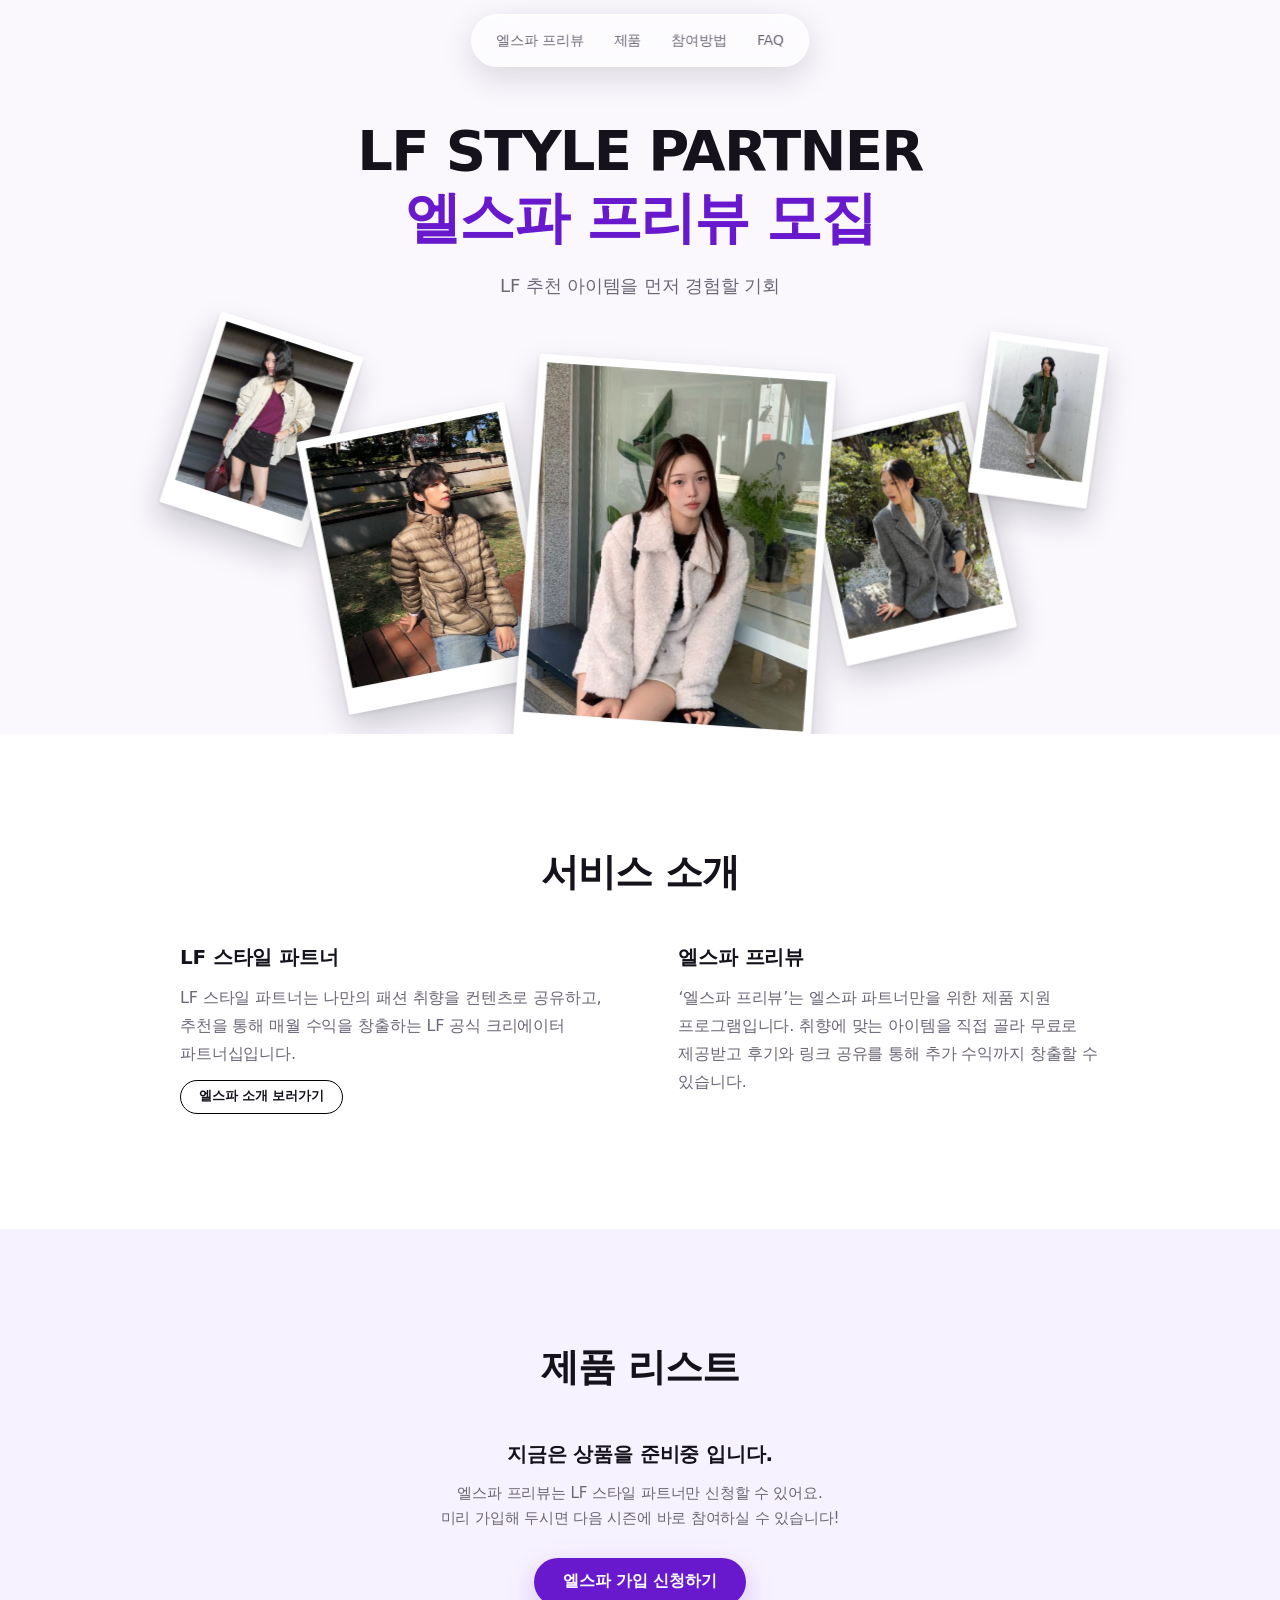
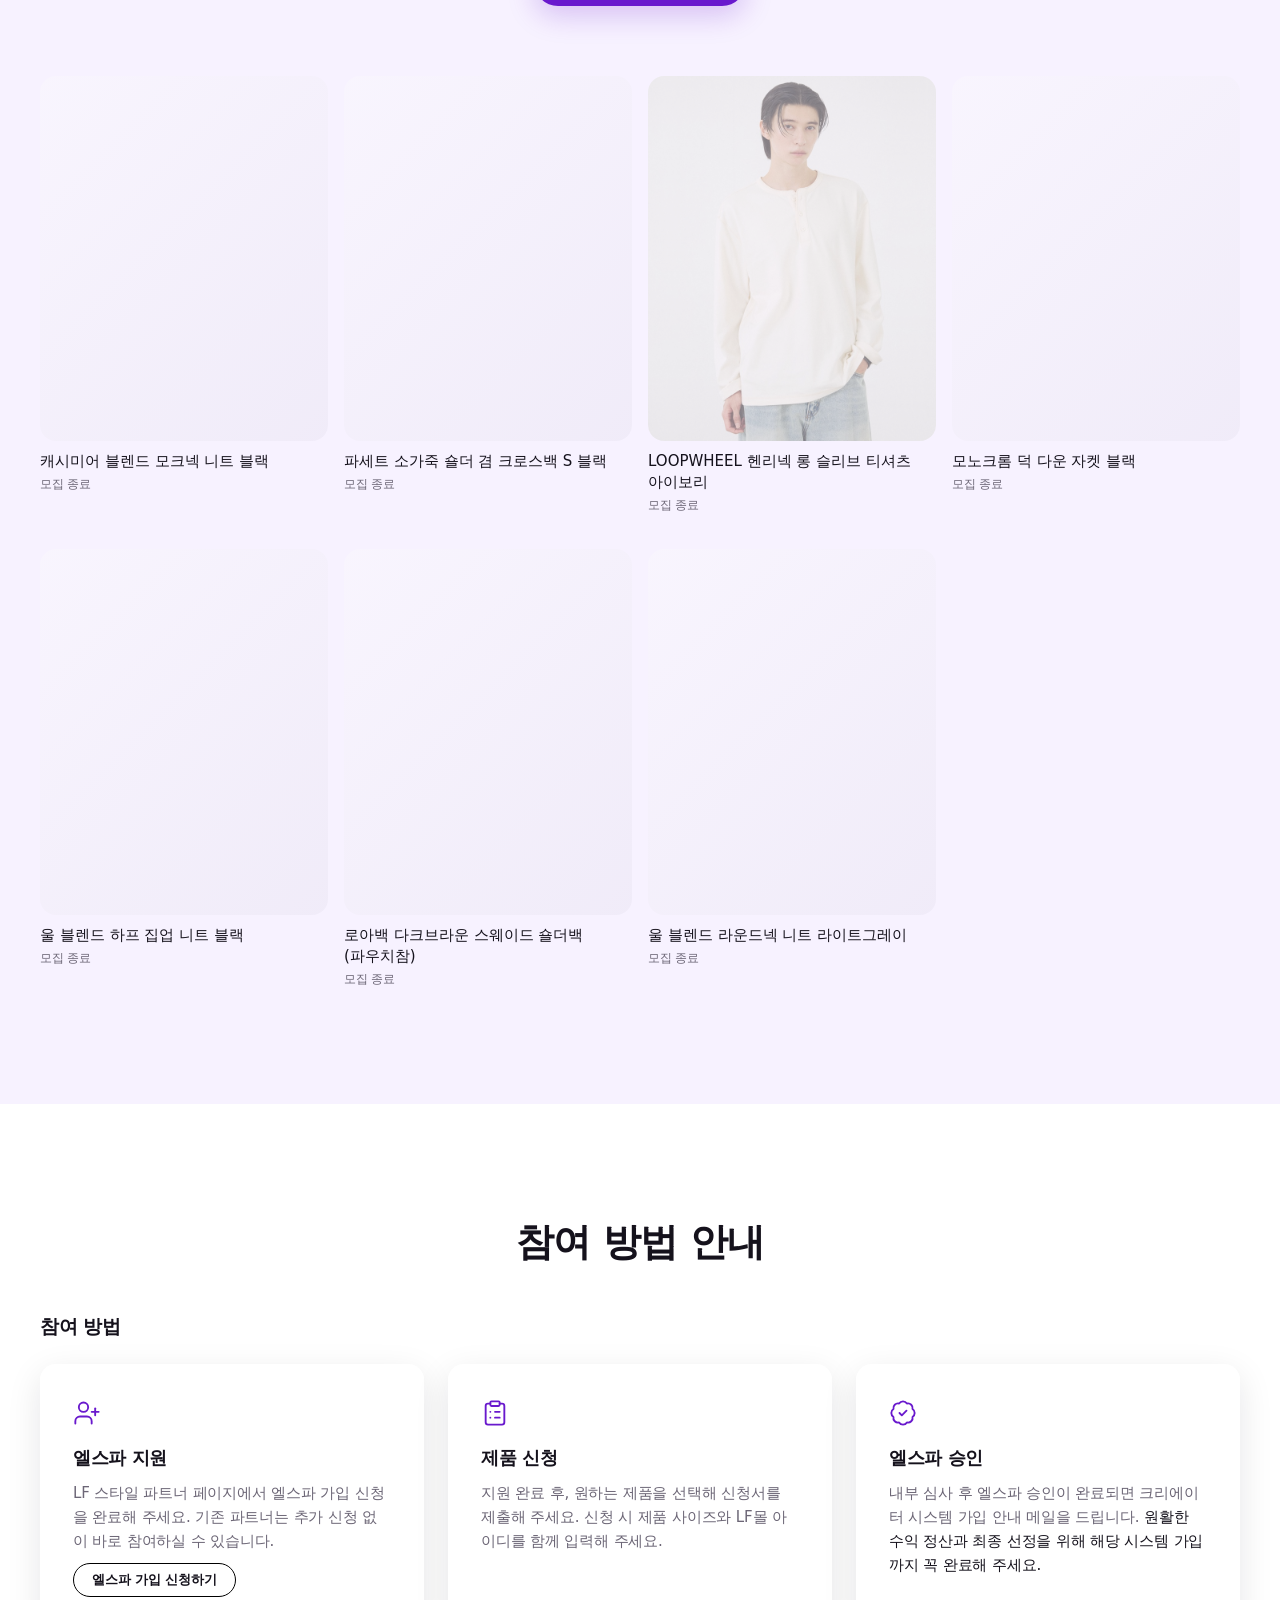
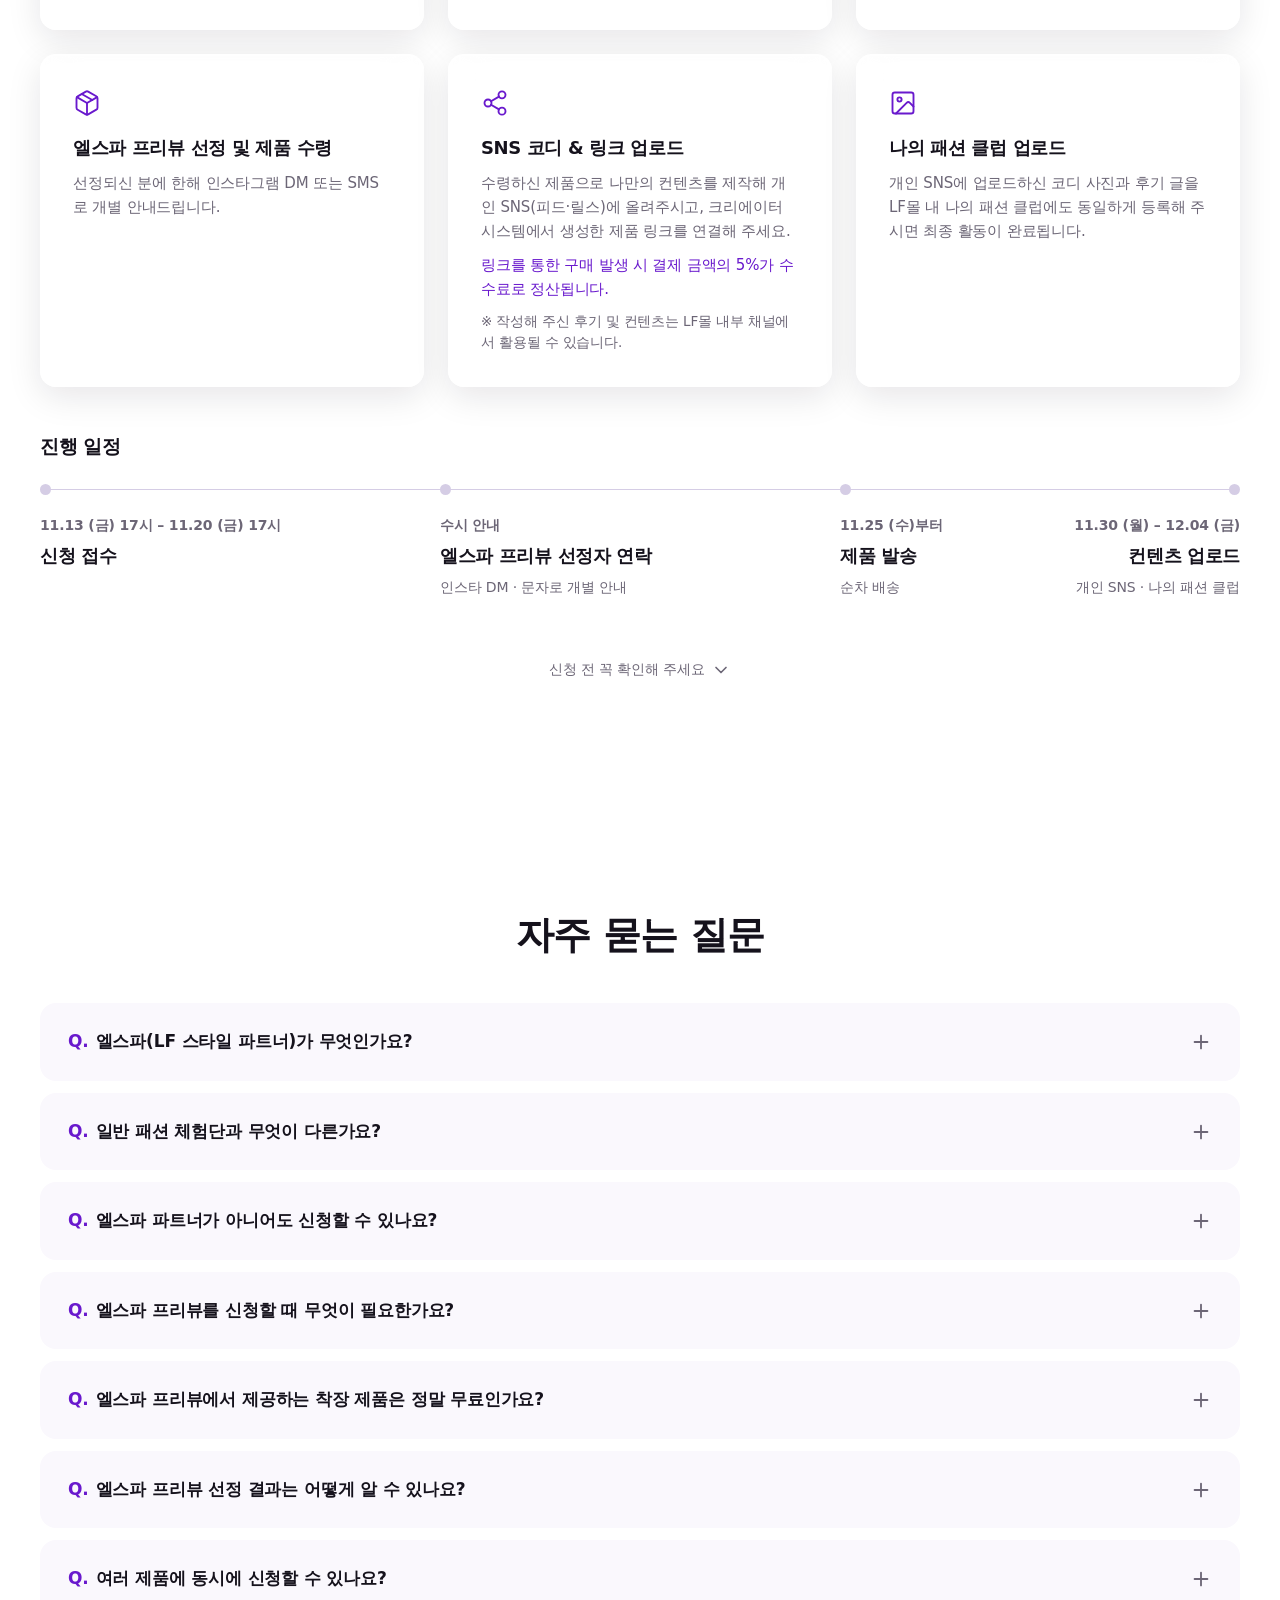
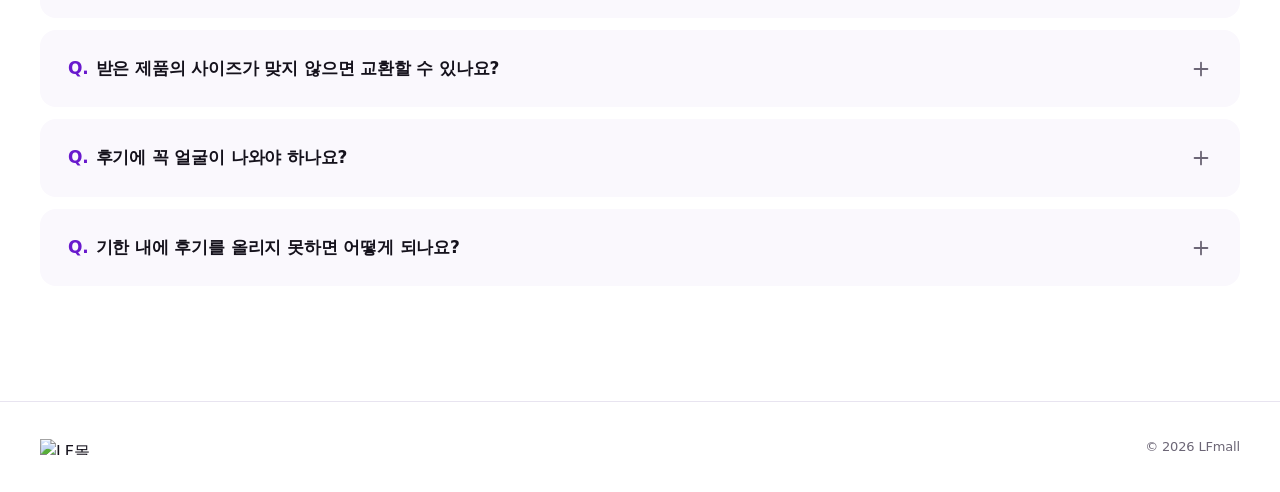
==== commit 1747838e: "엘픽: FAQ 추가 — 일반 패션 체험단과의 차이 체험단 문화에 익숙한 사람이 실제로 가질 질문이고, '패션 체험단' 키워드도 자연스럽게 들어간다. 정의(1번) 다음 자리에 넣었다" ====
--- a/index.html
+++ b/index.html
@@ -93,6 +93,14 @@
         },
         {
           "@type": "Question",
+          "name": "일반 패션 체험단과 무엇이 다른가요?",
+          "acceptedAnswer": {
+            "@type": "Answer",
+            "text": "제품을 무료로 받는 점은 패션 체험단과 같습니다. 다만 엘스파 프리뷰는 후기와 함께 제품 링크를 공유하고, 그 링크에서 구매가 발생하면 결제 금액의 5%가 수수료로 지급됩니다. 또 엘스파(LF 스타일 파트너) 회원을 대상으로 하는 프로그램이라, 신청 전에 엘스파 가입이 필요합니다."
+          }
+        },
+        {
+          "@type": "Question",
           "name": "엘스파 파트너가 아니어도 신청할 수 있나요?",
           "acceptedAnswer": {
             "@type": "Answer",
@@ -504,6 +512,19 @@
 
       <details class="faq__item">
         <summary class="faq__q">
+          <span class="faq__text">일반 패션 체험단과 무엇이 다른가요?</span>
+          <span class="faq__icon" aria-hidden="true">
+            <svg width="22" height="22" viewBox="0 0 24 24" fill="none" stroke="currentColor" stroke-width="2" stroke-linecap="round"><path d="M5 12h14"/><path class="v" d="M12 5v14"/></svg>
+          </span>
+        </summary>
+        <div class="faq__a">
+          <p>제품을 무료로 받는 점은 패션 체험단과 같습니다. 다만 엘스파 프리뷰는 후기와 함께 제품 링크를 공유하고, 그 링크에서 구매가 발생하면 결제 금액의 5%가 수수료로 지급됩니다.</p>
+          <p>또 엘스파(LF 스타일 파트너) 회원을 대상으로 하는 프로그램이라, 신청 전에 엘스파 가입이 필요합니다.</p>
+        </div>
+      </details>
+
+      <details class="faq__item">
+        <summary class="faq__q">
           <span class="faq__text">엘스파 파트너가 아니어도 신청할 수 있나요?</span>
           <span class="faq__icon" aria-hidden="true">
             <svg width="22" height="22" viewBox="0 0 24 24" fill="none" stroke="currentColor" stroke-width="2" stroke-linecap="round"><path d="M5 12h14"/><path class="v" d="M12 5v14"/></svg>
--- a/styles.css
+++ b/styles.css
@@ -1193,3 +1193,27 @@
   :root[data-season="closed"] .product-grid { grid-template-columns: repeat(4, 1fr); gap: 34px 16px; }
   :root[data-season="closed"] .product__name { font-size: 15px; }
 }
+
+/* ═══ 신청서 — 모집 기간이 아닐 때 ═══════════════════════════════════
+   apply.html 의 <head> 스크립트가 html 에 data-season 을 붙인다.
+   open 이 아니면 폼을 감추고 안내를 대신 보여준다. */
+/* 테두리와 그림자 없이 여백으로만 구분한다. */
+.form-closed {
+  display: none; text-align: center;
+  padding: clamp(40px, 7vw, 56px) clamp(20px, 5vw, 40px);
+}
+:root[data-season="closed"] .form-card,
+:root[data-season="soon"] .form-card { display: none; }
+:root[data-season="closed"] .form-closed,
+:root[data-season="soon"] .form-closed { display: block; }
+
+.form-closed__lead { margin: 0 0 12px; font-size: 20px; font-weight: 700; color: var(--ink); }
+.form-closed__body {
+  margin: 0 auto 26px; max-width: 420px;
+  font-size: 15px; line-height: 1.7; color: var(--muted); word-break: keep-all;
+}
+.form-closed__home { margin: 24px 0 0; font-size: 14px; }
+.form-closed__home a { color: var(--muted); text-decoration: underline; text-underline-offset: 3px; }
+
+/* 신청서 엘스파 게이트 — 한글이 단어 중간에서 끊기지 않게 한다. */
+#lespaGate .hint, #lespaGate .gate__note { word-break: keep-all; }
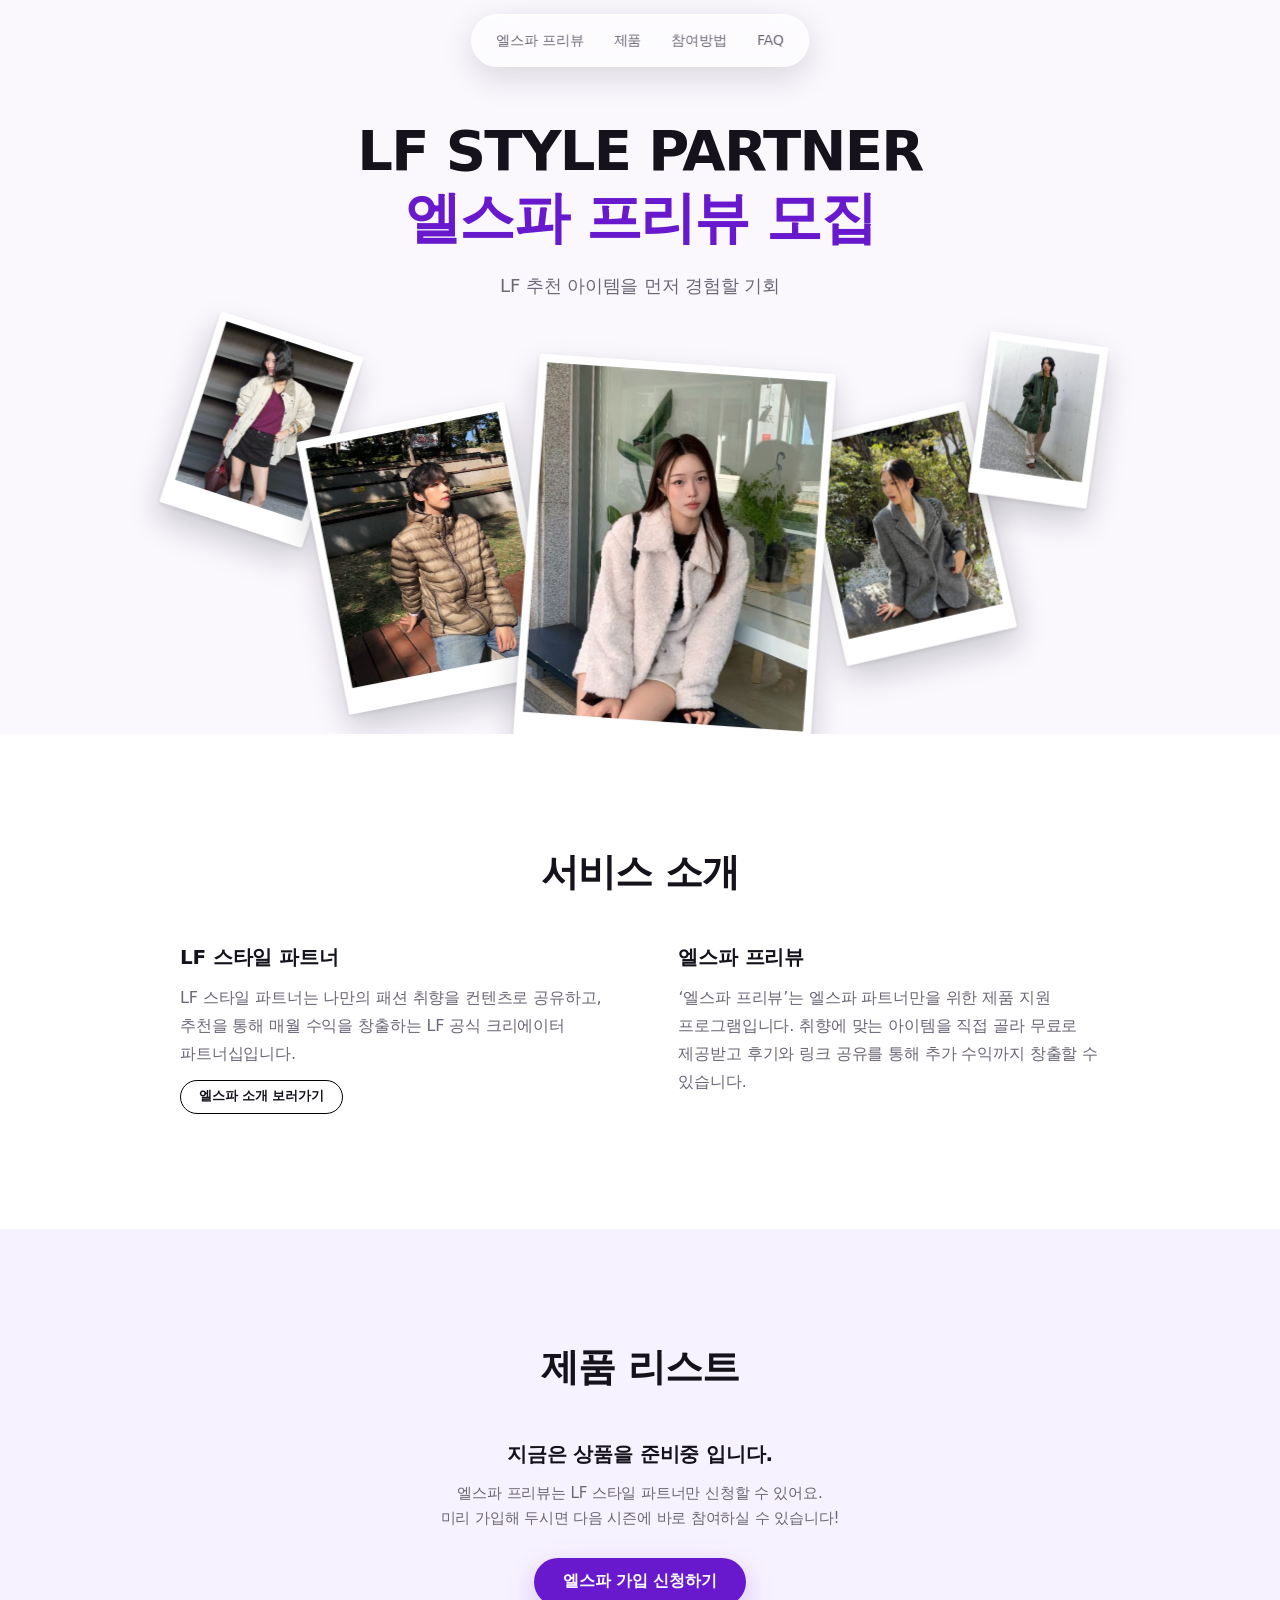
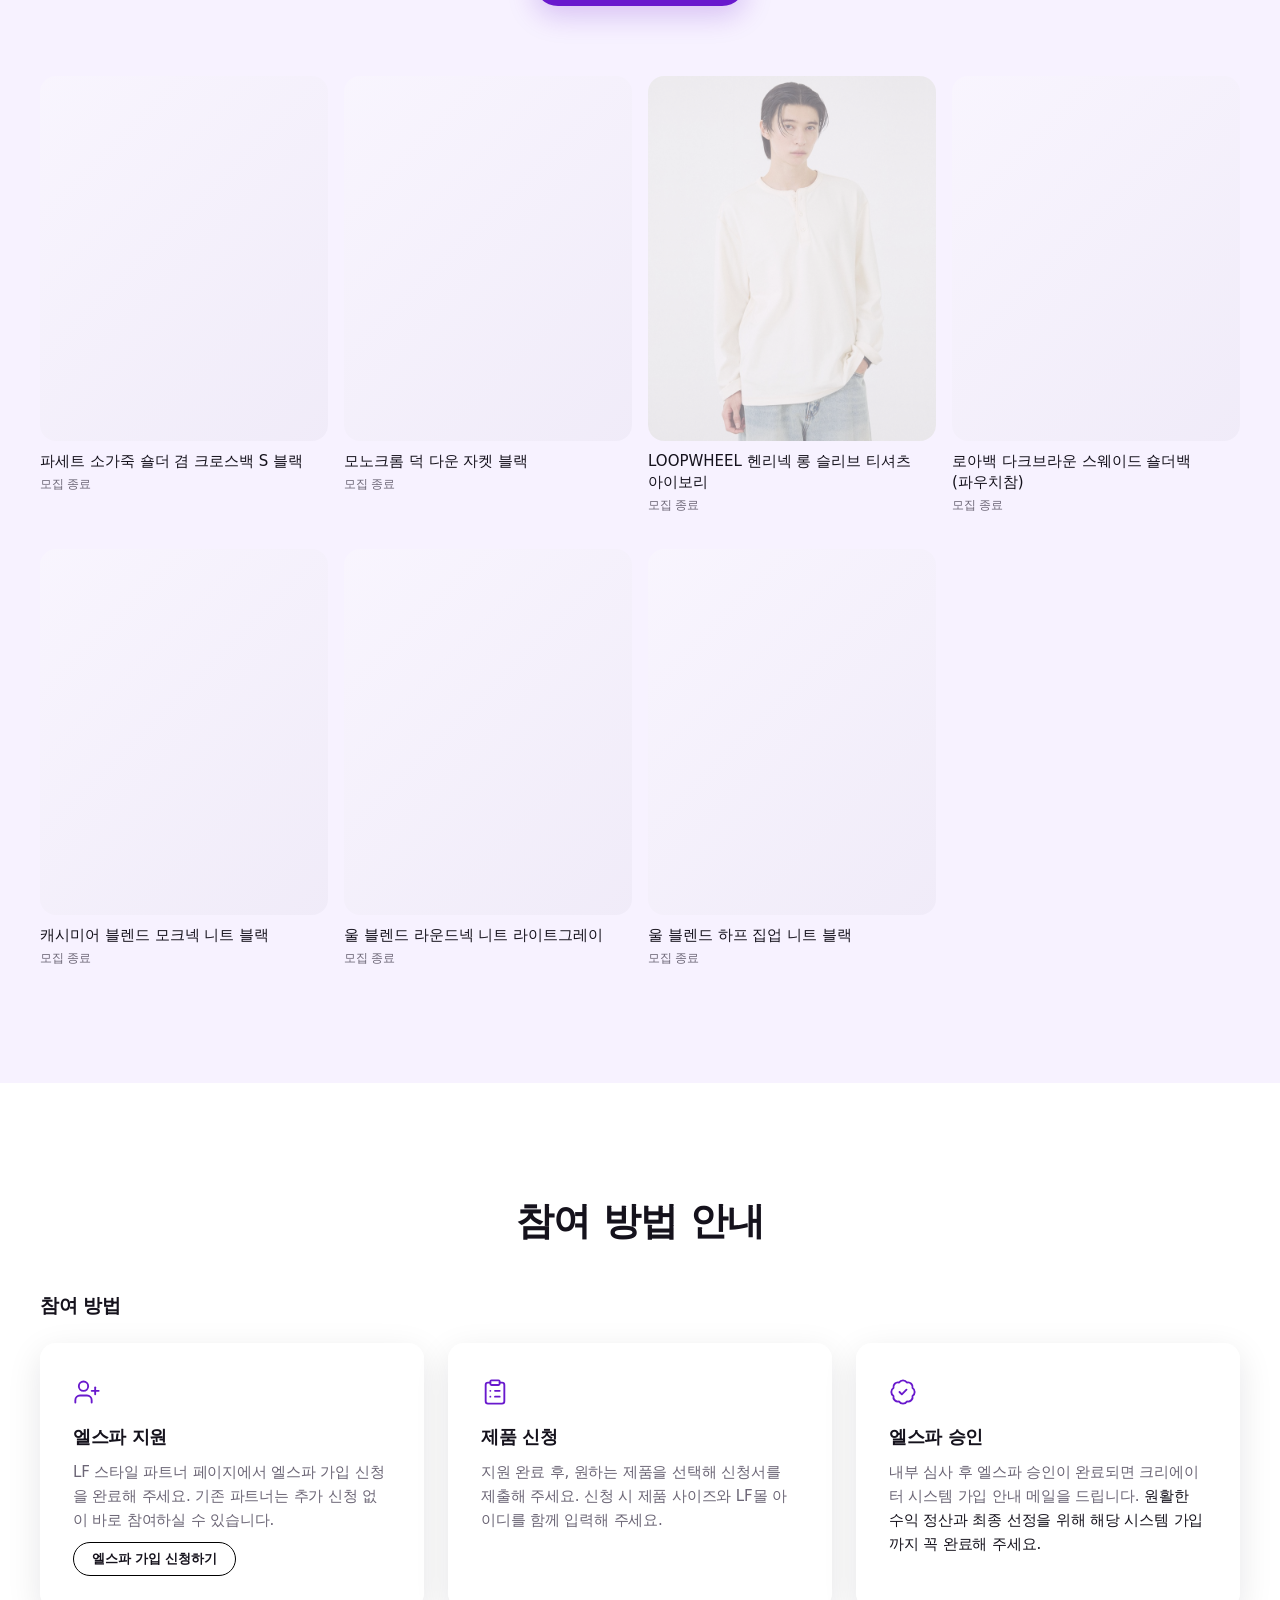
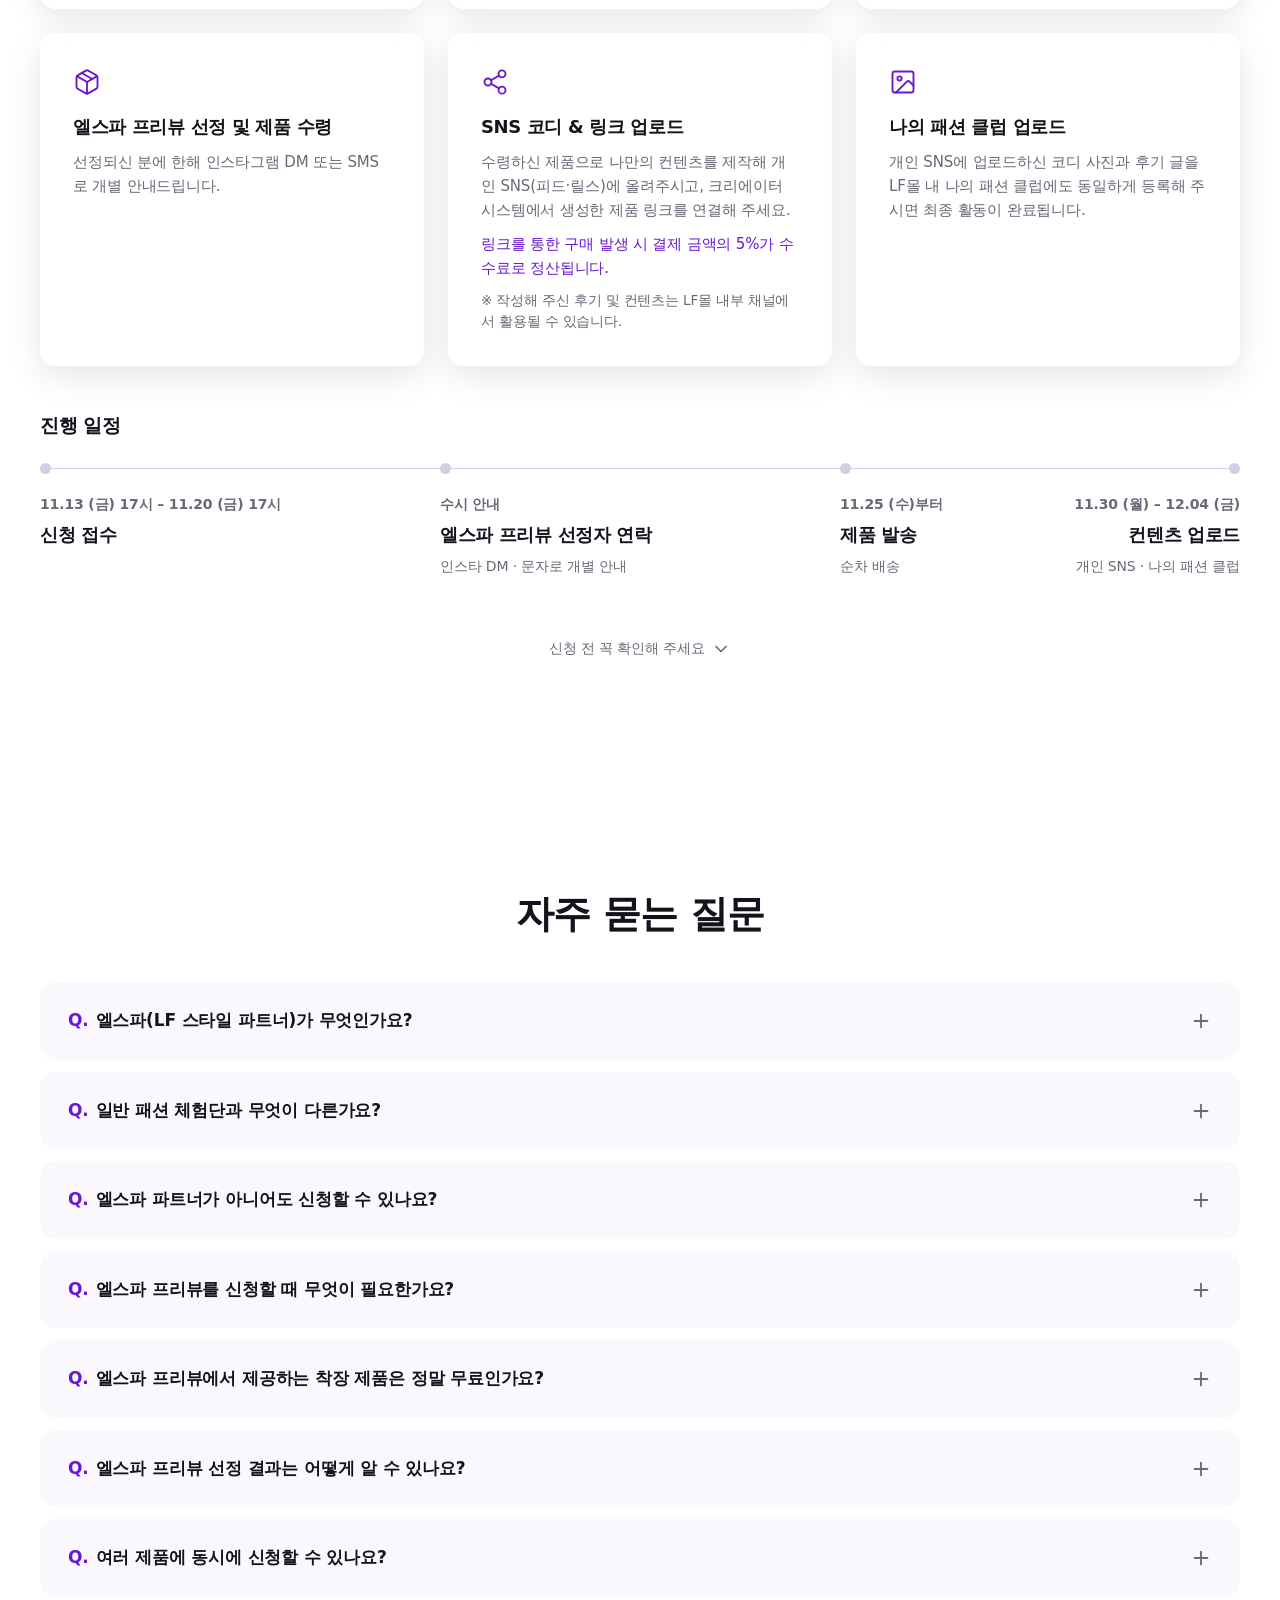
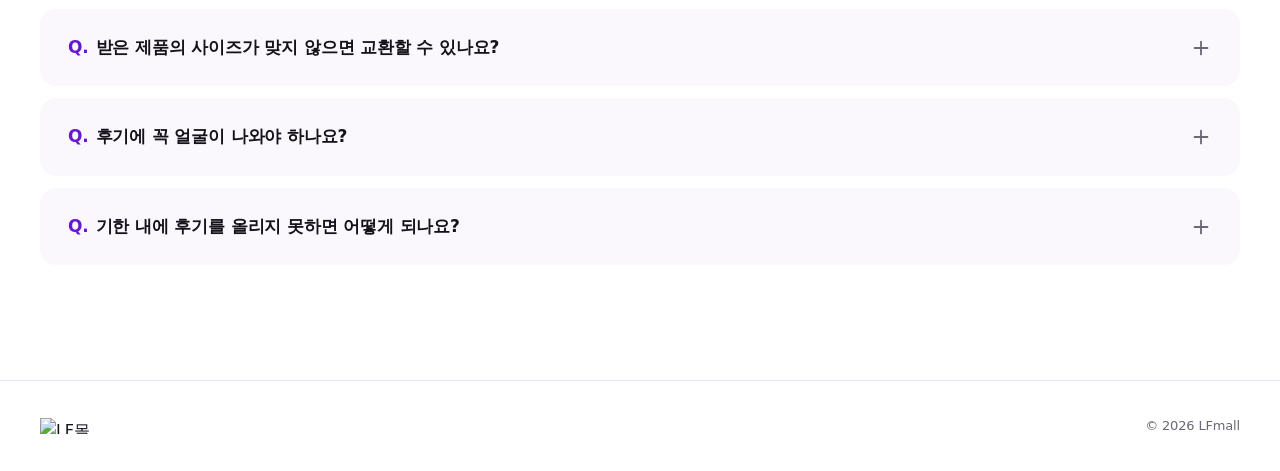
==== commit fd4e51fe: "엘픽: 페이지 제목 변경 — LF몰 엘스파 프리뷰 | 패션 아이템을 무료로 체험하고 추가 수익까지 'LF 스타일 파트너 제품 지원 프로그램' 대신 혜택을 앞세운다. 'LF몰'과 '" ====
--- a/index.html
+++ b/index.html
@@ -3,7 +3,7 @@
 <head>
 <meta charset="utf-8">
 <meta name="viewport" content="width=device-width, initial-scale=1, viewport-fit=cover">
-<title>엘스파 프리뷰 | LF 스타일 파트너 제품 지원 프로그램</title>
+<title>LF몰 엘스파 프리뷰 | 패션 아이템을 무료로 체험하고 추가 수익까지</title>
 <meta name="description" content="LFmall 엘스파 파트너를 위한 제품 지원 프로그램 엘스파 프리뷰. 원하는 아이템을 무료로 받고 후기와 링크 공유로 추가 수익까지!">
 <!-- 검색엔진이 하나의 주소로 모아 보게 한다. www · /index.html 로 들어와도 여기로 합쳐진다. -->
 <link rel="canonical" href="https://lfstylepick.com/">
@@ -60,7 +60,7 @@
       "@type": "WebPage",
       "@id": "https://lfstylepick.com/#webpage",
       "url": "https://lfstylepick.com/",
-      "name": "엘스파 프리뷰 | LF 스타일 파트너 제품 지원 프로그램",
+      "name": "LF몰 엘스파 프리뷰 | 패션 아이템을 무료로 체험하고 추가 수익까지",
       "description": "LFmall 엘스파 파트너를 위한 제품 지원 프로그램 엘스파 프리뷰. 원하는 아이템을 무료로 받고 후기와 링크 공유로 추가 수익까지!",
       "inLanguage": "ko-KR",
       "isPartOf": {
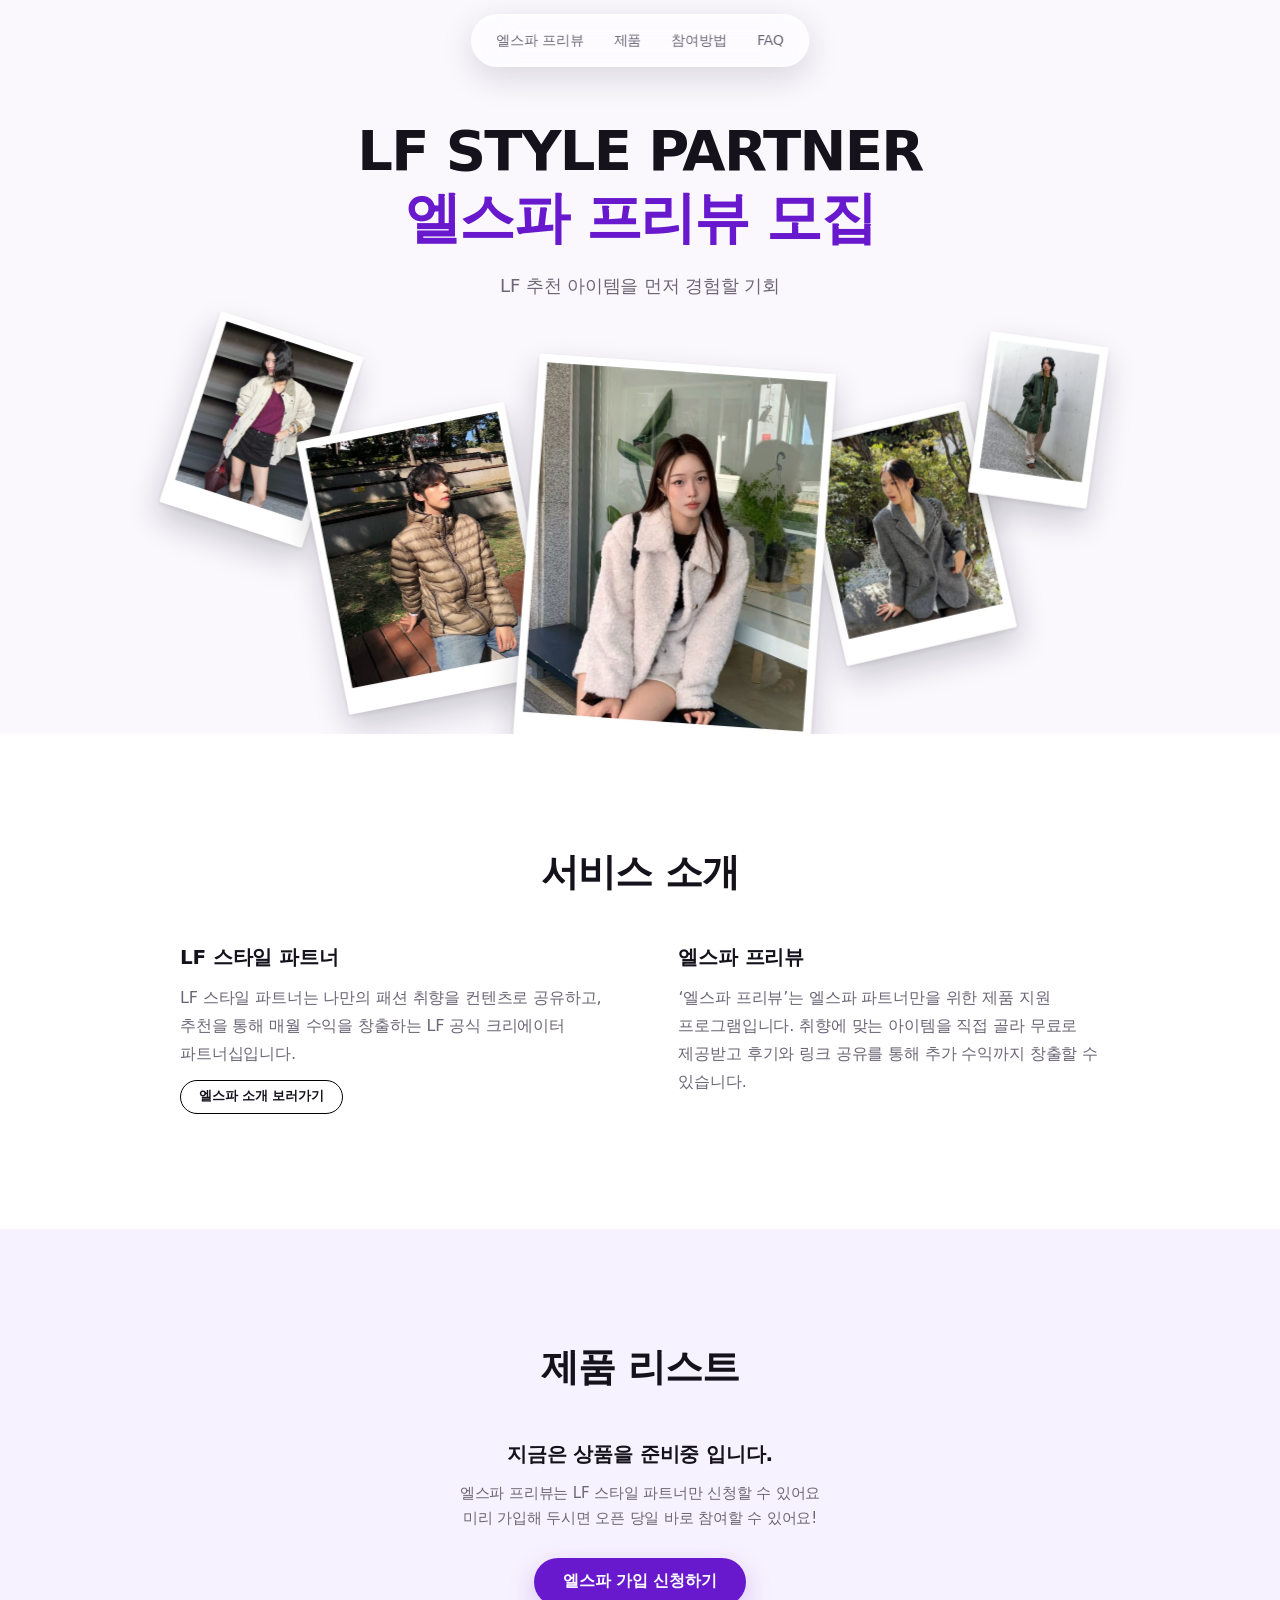
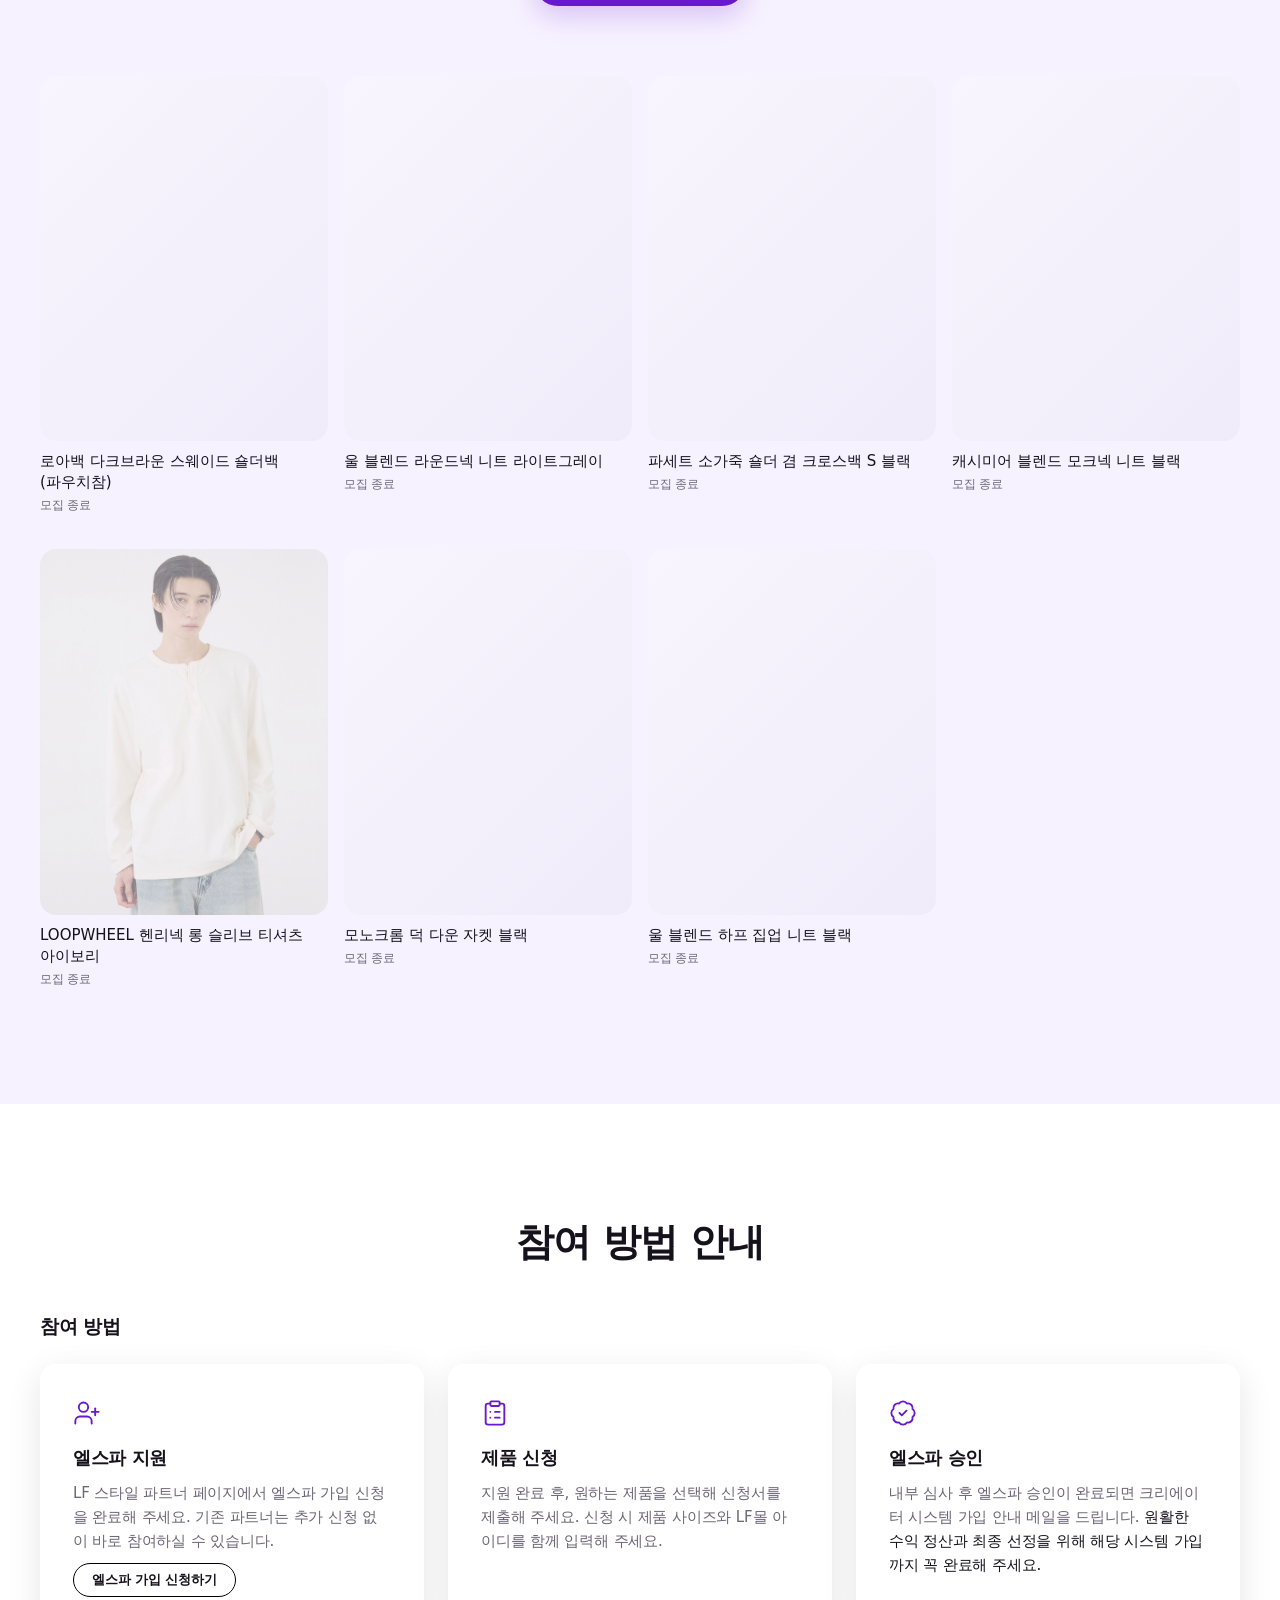
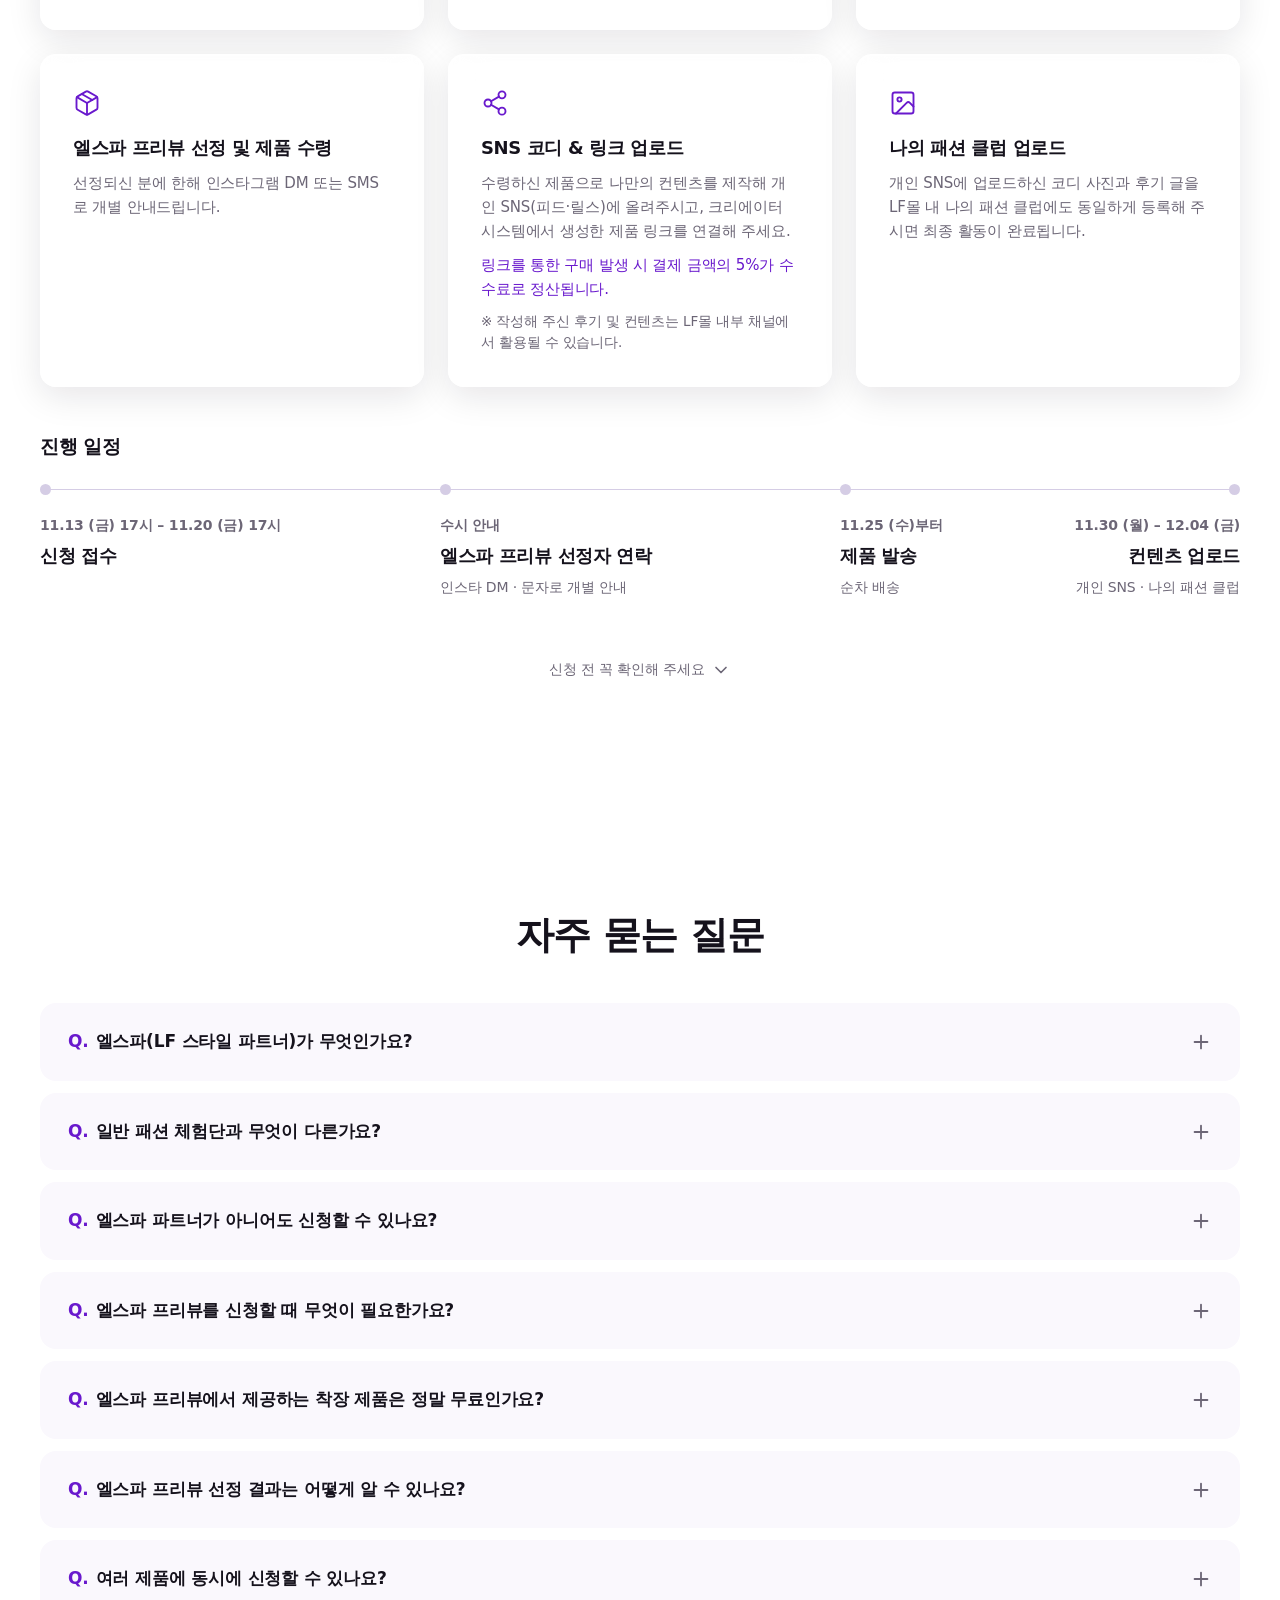
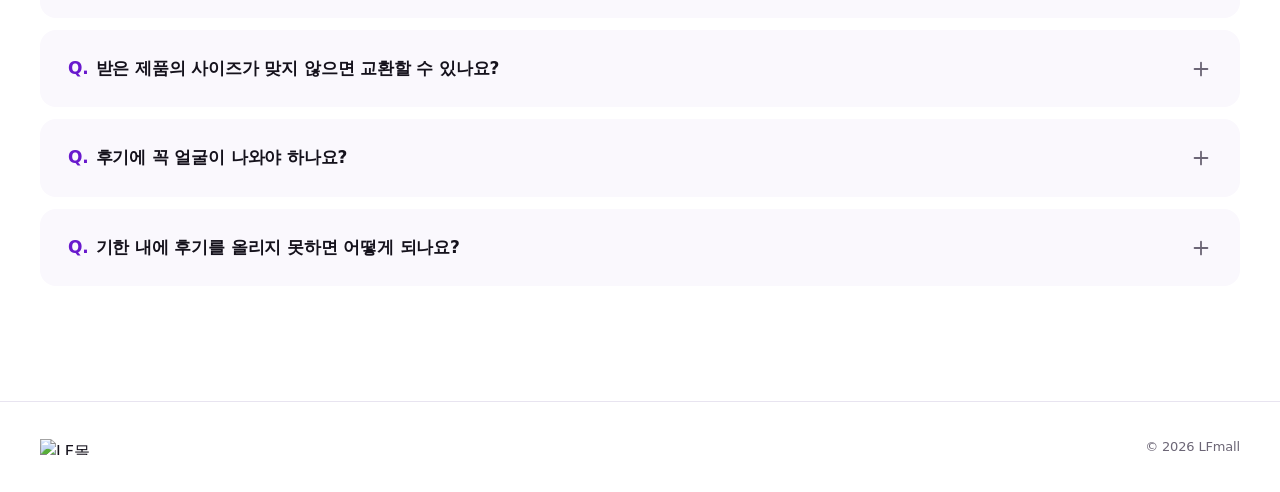
==== commit 6c5b15a1: "마감 이후 화면에 다음 모집 날짜(11월 30일) 안내를 넣는다 11.20 17시 마감과 11.30 오픈 사이에 열흘이 비는데, 그동안 들어온 사람에게 다시 올 이유를 주지 못했다" ====
--- a/index.html
+++ b/index.html
@@ -242,9 +242,11 @@
     <!-- 모집이 끝나면(html[data-season="closed"]) 제품 목록 위에 보인다.
          다음 시즌 알림을 약속하지 않고, 신청 자격이 엘스파 파트너라는 사실로 안내한다. -->
     <div class="season-next">
-      <p class="season-next__lead">지금은 상품을 준비중 입니다.</p>
-      <p class="season-next__body">엘스파 프리뷰는 LF 스타일 파트너만 신청할 수 있어요.<br>
-        미리 가입해 두시면 다음 시즌에 바로 참여하실 수 있습니다!</p>
+      <!-- 문장은 아래 스크립트의 NEXT_OPEN_TEXT 가 덮어쓴다.
+           오픈일이 지나면 여기 적힌 기본 문장으로 돌아간다. -->
+      <p class="season-next__lead" id="seasonNextLead">지금은 상품을 준비중 입니다.</p>
+      <p class="season-next__body">엘스파 프리뷰는 LF 스타일 파트너만 신청할 수 있어요<br>
+        미리 가입해 두시면 오픈 당일 바로 참여할 수 있어요!</p>
       <a class="btn btn--key" href="https://affiliator.lfmall.co.kr/aff_join/index.html"
          target="_blank" rel="noopener">엘스파 가입 신청하기</a>
     </div>
@@ -735,6 +737,14 @@
     /* true 로 두면 모집이 끝난 뒤의 화면을 미리 볼 수 있다. 확인 후 false 로 되돌릴 것. */
     var FORCE_SEASON_CLOSED = false;
 
+    /* ── 다음 시즌 오픈 안내 ────────────────────────────────────────
+       NEXT_OPEN 이 지나면 날짜 문장을 버리고 기본 문장으로 돌아간다.
+       오픈일에 사이트를 늦게 고쳐도 지난 날짜를 약속하지 않게 하려는 장치다.
+       다음 시즌 날짜가 정해지면 아래 두 줄만 고치면 되고,
+       아직 모르면 NEXT_OPEN 을 '' 로 두면 날짜 문장이 나오지 않는다. */
+    var NEXT_OPEN      = '2026-11-30T23:59';
+    var NEXT_OPEN_TEXT = '다음 모집은 11월 30일(월)에 열려요!';
+
     /* 시즌 종료 = 카드들의 마감 시각 중 가장 늦은 것.
        시즌이 바뀌어도 카드의 data-end 만 고치면 따라오므로 여기는 손댈 필요가 없다. */
     var seasonEnd = 0;
@@ -793,6 +803,12 @@
       /* 모집이 모두 끝나면 제품 섹션이 '다음 시즌 안내'로 바뀐다(스타일은 CSS). */
       root.dataset.season = (FORCE_SEASON_CLOSED ||
         (!FORCE_OPEN_ALL && seasonEnd && now >= seasonEnd)) ? 'closed' : 'open';
+
+      /* 오픈일이 아직 남았을 때만 날짜를 알린다 */
+      var leadEl = document.getElementById('seasonNextLead');
+      if (leadEl && NEXT_OPEN && now < kst(NEXT_OPEN)) {
+        leadEl.textContent = NEXT_OPEN_TEXT;
+      }
     }
 
     render();
--- a/styles.css
+++ b/styles.css
@@ -995,25 +995,35 @@
 .input-prefix.no-prefix .input { padding-left: 15px; }
 
 /* ============================================================
-   엘스파 회원 확인 — 신청 자격 관문
-   체크하기 전에는 아래 항목이 모두 잠긴다.
+   엘스파 가입 상태 — 신청 자격 관문
+   선택 카드 3장. '아직 가입하지 않았습니다'를 고르면
+   아래 항목이 모두 잠기고 가입 안내만 보인다.
    ============================================================ */
-.gate__check {
-  display: grid; grid-template-columns: 18px 1fr; gap: 10px 12px; align-items: start;
-  padding: 16px; border: 1.5px solid var(--line); border-radius: var(--radius-sm);
-  background: var(--surface);
+.gate__opts { display: grid; gap: 8px; }
+.gate__opt { position: relative; }
+.gate__opt input {
+  position: absolute; top: 18px; left: 16px;
+  width: 18px; height: 18px; margin: 0; accent-color: var(--key);
+}
+.gate__opt label {
+  display: block; padding: 16px 16px 16px 46px;
+  border: 1.5px solid var(--line); border-radius: var(--radius-sm);
+  background: var(--surface); cursor: pointer;
+  font-size: 14.5px; font-weight: 600; line-height: 1.5; color: var(--ink);
+  word-break: keep-all;
   transition: border-color .15s ease, background-color .15s ease;
 }
-.gate__check input[type="checkbox"] {
-  width: 18px; height: 18px; margin: 1px 0 0; accent-color: var(--key); flex-shrink: 0;
-}
-.gate__check > label {
-  font-size: 14.5px; font-weight: 700; color: var(--ink); line-height: 1.5; cursor: pointer;
-}
-.gate__check.is-on { border-color: var(--key-line); background: var(--key-soft); }
-
+.gate__opt input:checked + label {
+  border-color: var(--key-line); background: var(--key-soft); font-weight: 700;
+}
+.gate__opt input:focus-visible + label { outline: 3px solid var(--key); outline-offset: 2px; }
+@media (hover: hover) {
+  .gate__opt input:not(:checked) + label:hover { border-color: var(--key-line); }
+}
+
+/* 가입 안내 — .field 가 1열 그리드라 첫 칸에 둔다 */
 .gate__note {
-  grid-column: 2; margin: 0;
+  grid-column: 1; margin: 2px 0 0;
   font-size: 13px; line-height: 1.6; color: var(--muted);
 }
 .gate__note a {
@@ -1208,6 +1218,11 @@
 :root[data-season="soon"] .form-closed { display: block; }
 
 .form-closed__lead { margin: 0 0 12px; font-size: 20px; font-weight: 700; color: var(--ink); }
+/* 다음 시즌 오픈일 — 날짜가 정해졌을 때만 스크립트가 채운다 */
+.form-closed__next {
+  margin: 0 0 14px; font-size: 15.5px; font-weight: 700;
+  color: var(--ink); word-break: keep-all;
+}
 .form-closed__body {
   margin: 0 auto 26px; max-width: 420px;
   font-size: 15px; line-height: 1.7; color: var(--muted); word-break: keep-all;
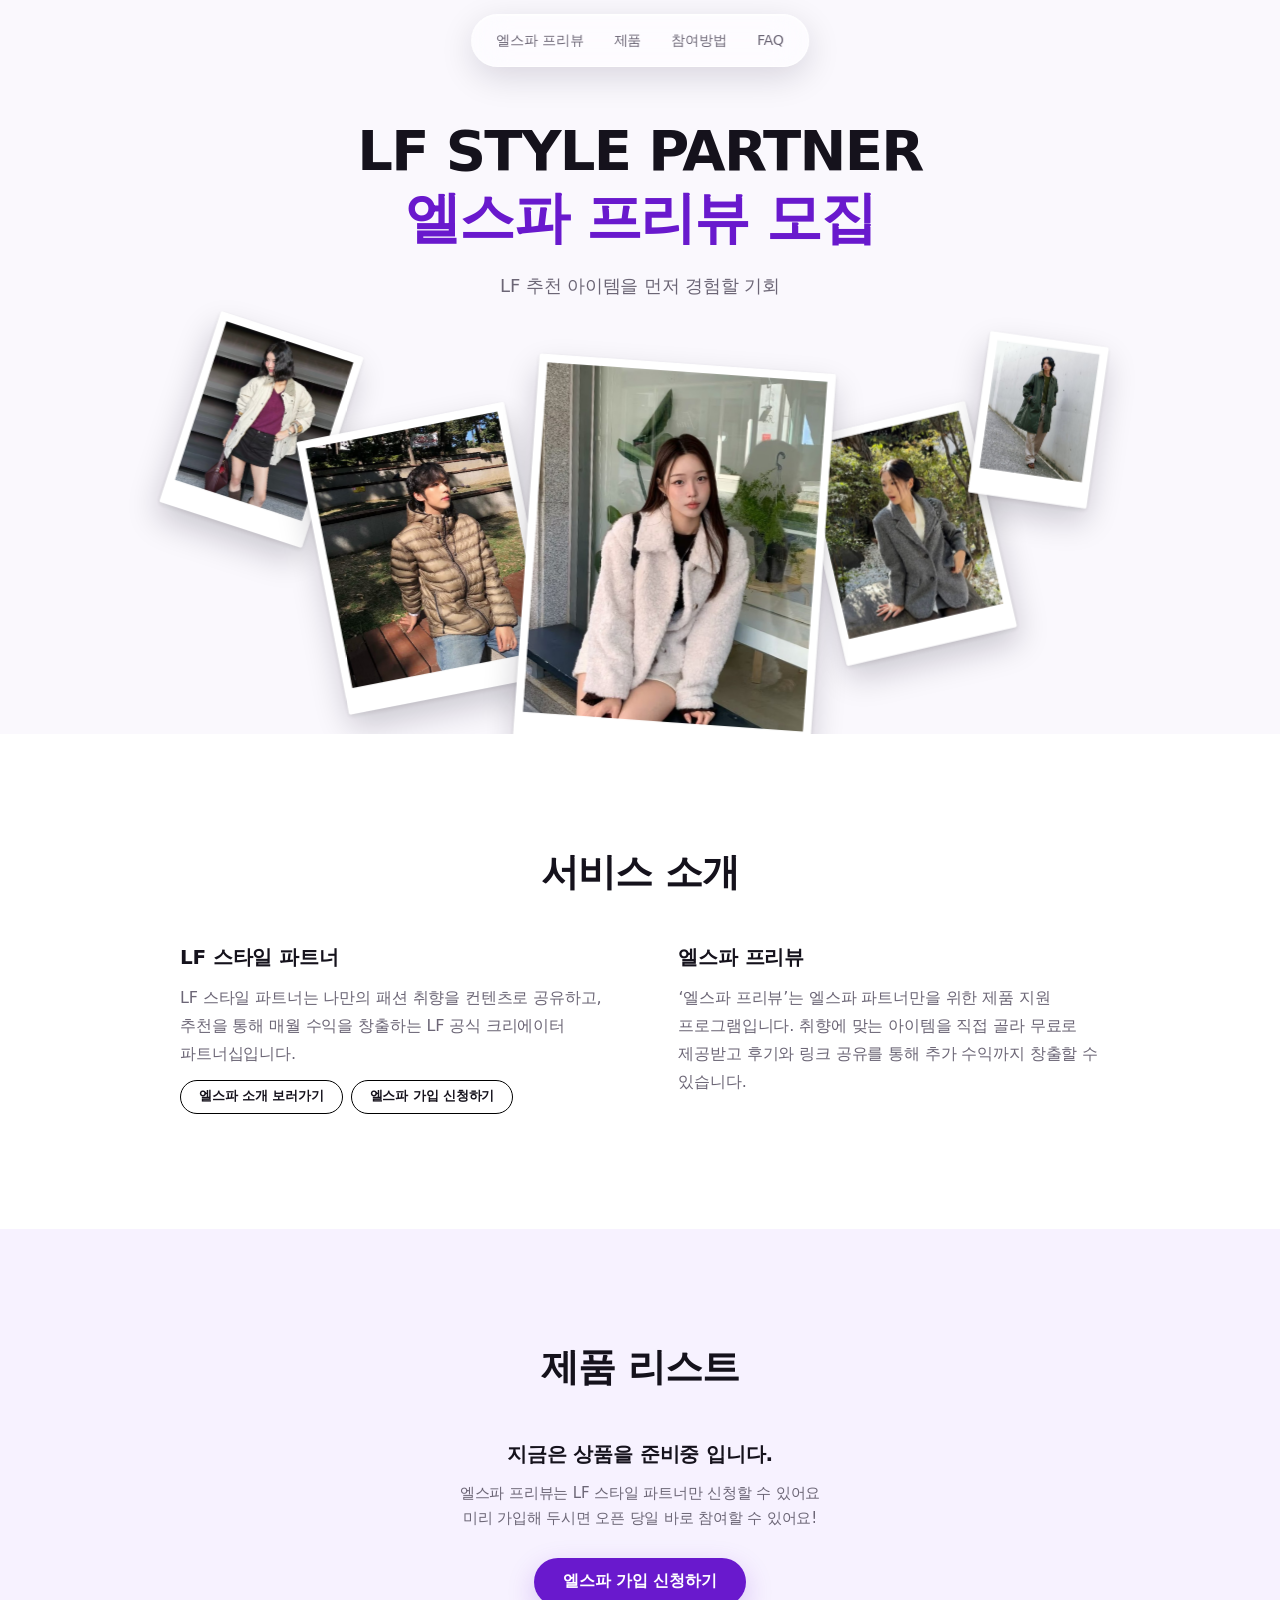
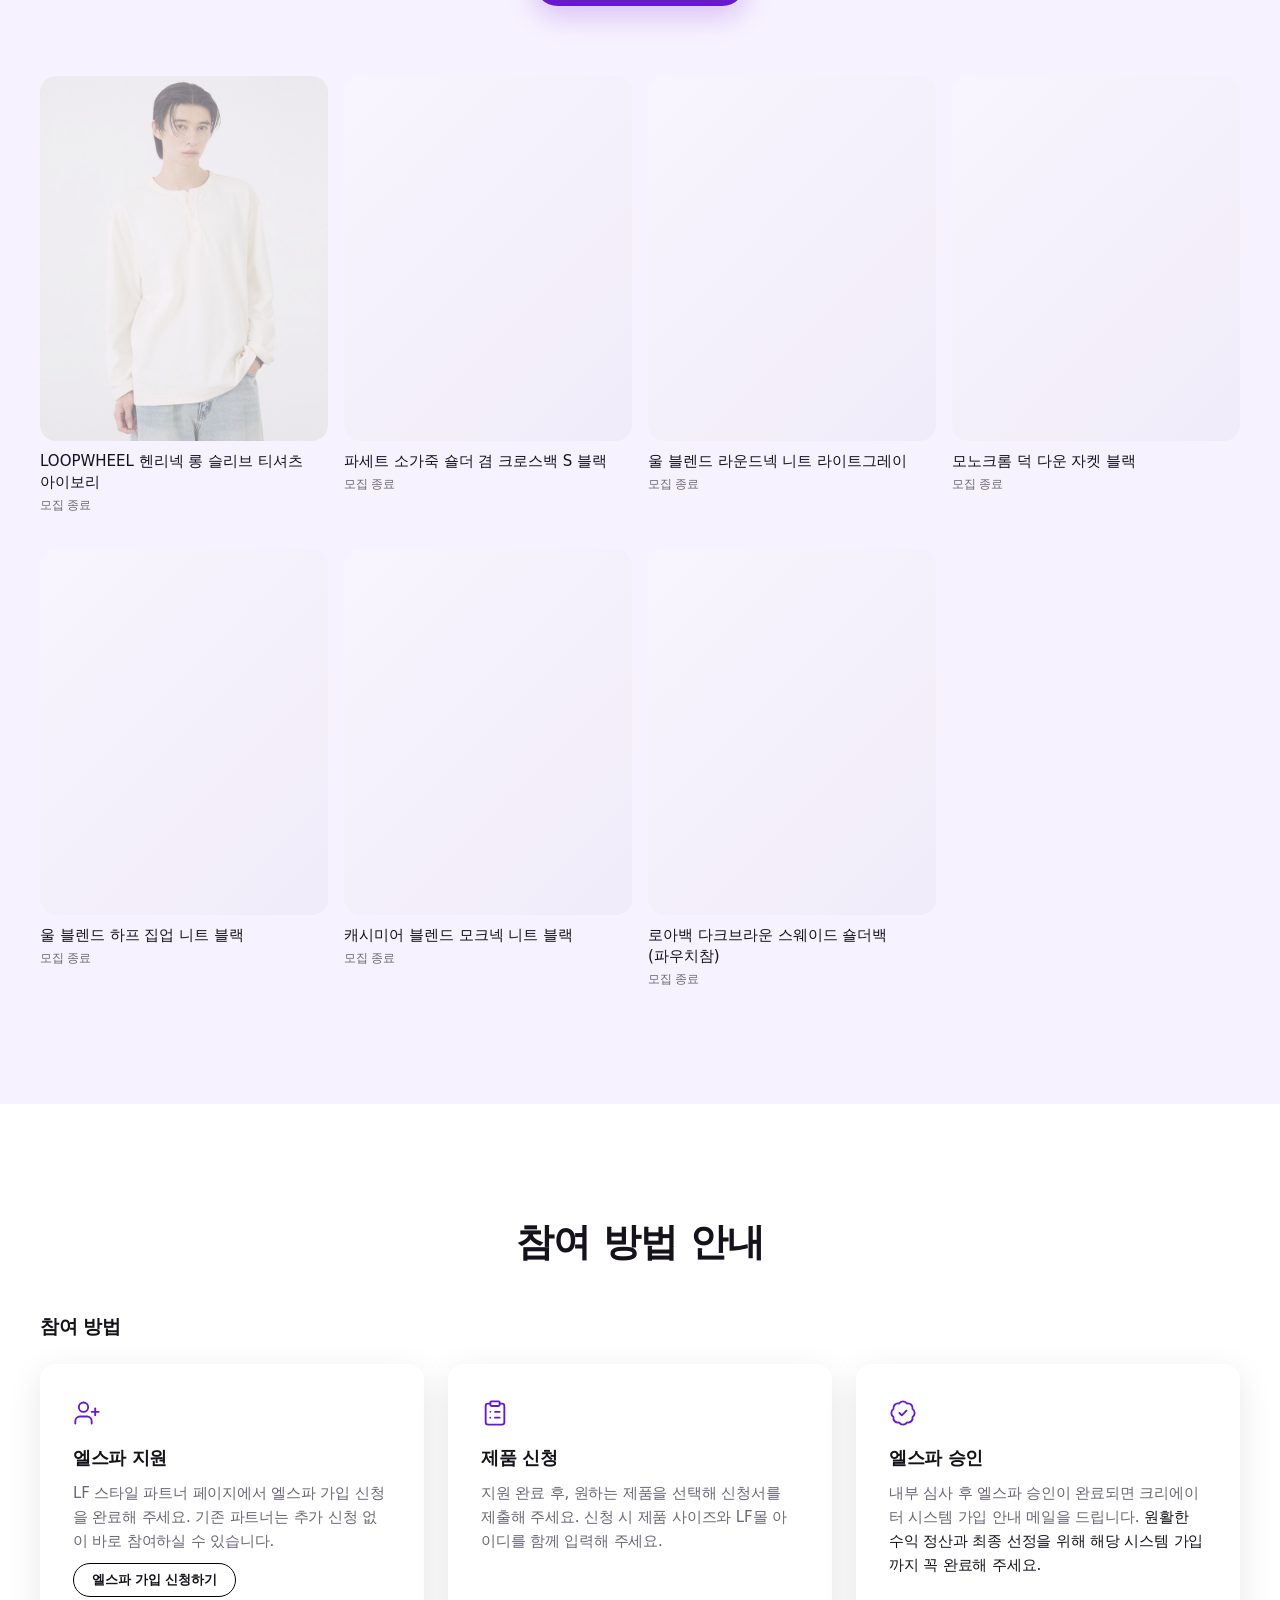
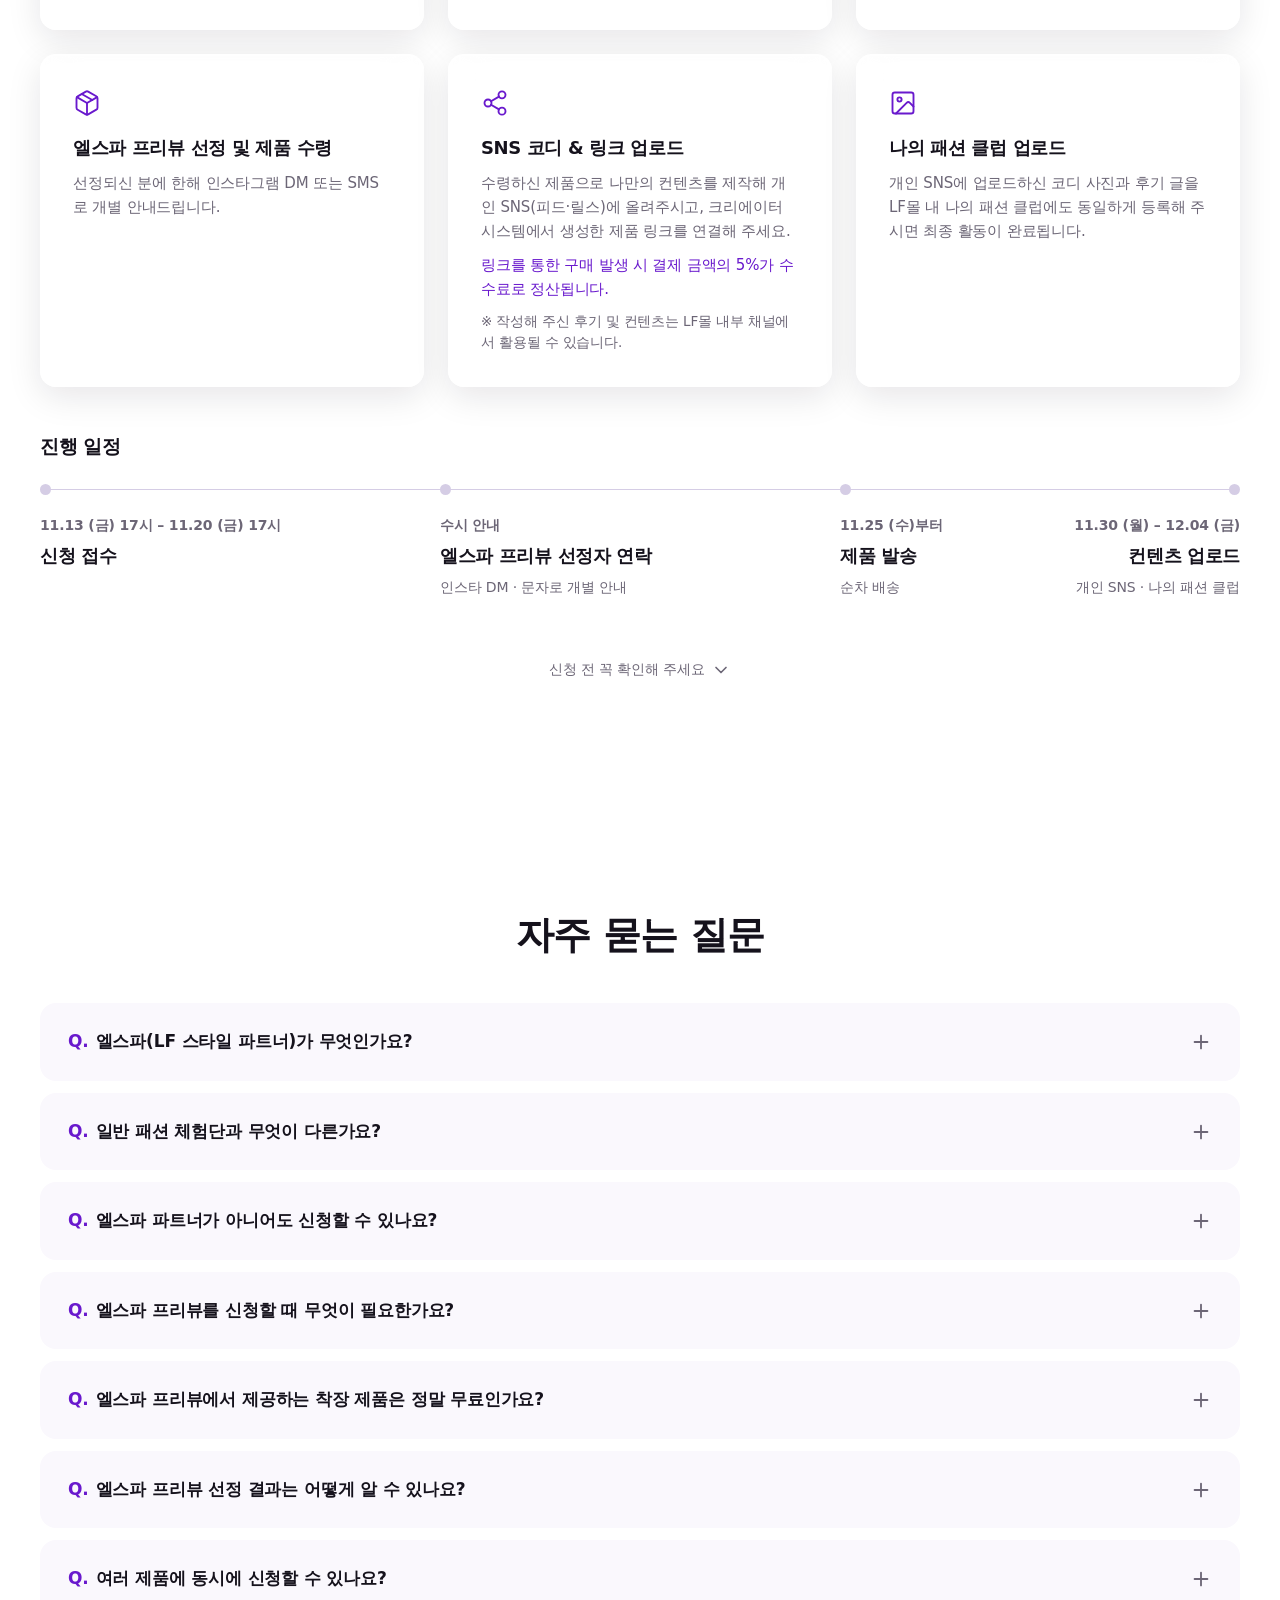
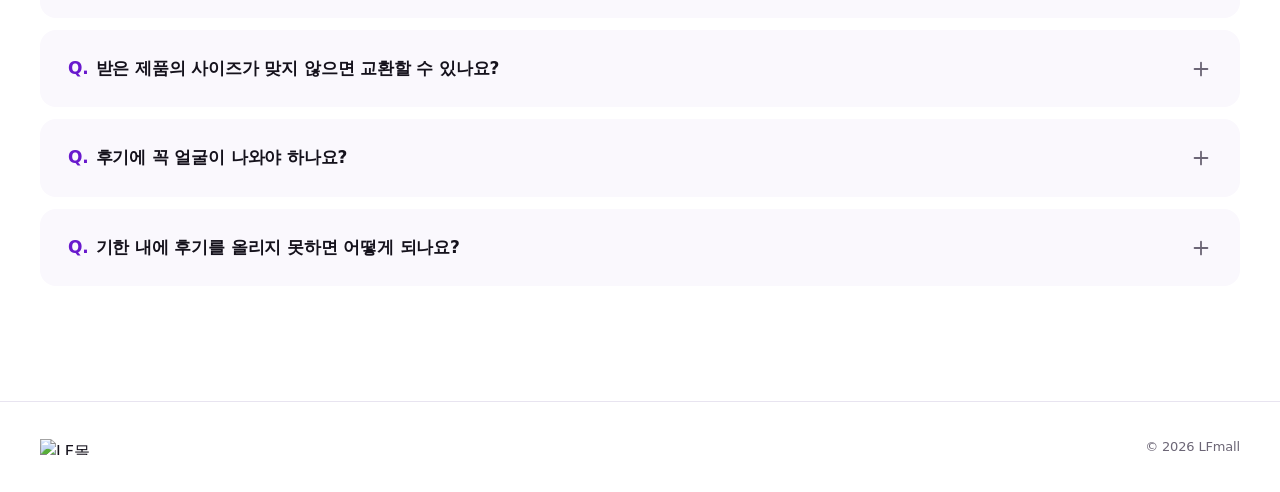
==== commit d44d9523: "서비스 소개에 엘스파 가입 신청하기 버튼을 더한다 LF 스타일 파트너를 읽고 가입하려는 사람이 소개 페이지를 한 번 더 거쳐야 했다. 소개 보러가기 옆에 가입 신청하기를 나란히 둔" ====
--- a/index.html
+++ b/index.html
@@ -222,7 +222,10 @@
       <div class="intro-col reveal" data-delay="1" id="about-lsp">
         <h3>LF 스타일 파트너</h3>
         <p>LF 스타일 파트너는 나만의 패션 취향을 컨텐츠로 공유하고, 추천을 통해 매월 수익을 창출하는 LF 공식 크리에이터 파트너십입니다.</p>
-        <p class="intro-col__more"><a class="btn btn--ghost btn--sm" href="https://www.lfmall.co.kr/app/event/113640" target="_blank" rel="noopener">엘스파 소개 보러가기</a></p>
+        <p class="intro-col__more">
+          <a class="btn btn--ghost btn--sm" href="https://www.lfmall.co.kr/app/event/113640" target="_blank" rel="noopener">엘스파 소개 보러가기</a>
+          <a class="btn btn--ghost btn--sm" href="https://affiliator.lfmall.co.kr/aff_join/index.html" target="_blank" rel="noopener">엘스파 가입 신청하기</a>
+        </p>
       </div>
       <div class="intro-col reveal" data-delay="2" id="about-pick">
         <h3>엘스파 프리뷰</h3>
--- a/styles.css
+++ b/styles.css
@@ -1232,3 +1232,15 @@
 
 /* 신청서 엘스파 게이트 — 한글이 단어 중간에서 끊기지 않게 한다. */
 #lespaGate .hint, #lespaGate .gate__note { word-break: keep-all; }
+
+/* ═══ 서비스 소개 — 버튼 두 개 ═════════════════════════════════════
+   PC(760px~)는 왼쪽에 나란히, 모바일은 가운데에 나란히 둔다.
+   화면이 좁아 두 개가 한 줄에 들어가지 않을 때만 아래로 내려간다.
+   끊는 지점을 숫자로 정하지 않고 flex-wrap 에 맡겨, 글자가 바뀌어도
+   알아서 맞는다. flex: 0 0 auto 는 버튼이 찌그러지는 대신 줄을 바꾸게 한다.
+   .intro-col p 가 margin:0 이라 선택자를 한 단 더 구체적으로 둔다. */
+.intro-col p.intro-col__more { display: flex; flex-wrap: wrap; gap: 8px; }
+.intro-col p.intro-col__more > .btn { flex: 0 0 auto; }
+@media (max-width: 759px) {
+  .intro-col p.intro-col__more { justify-content: center; }
+}
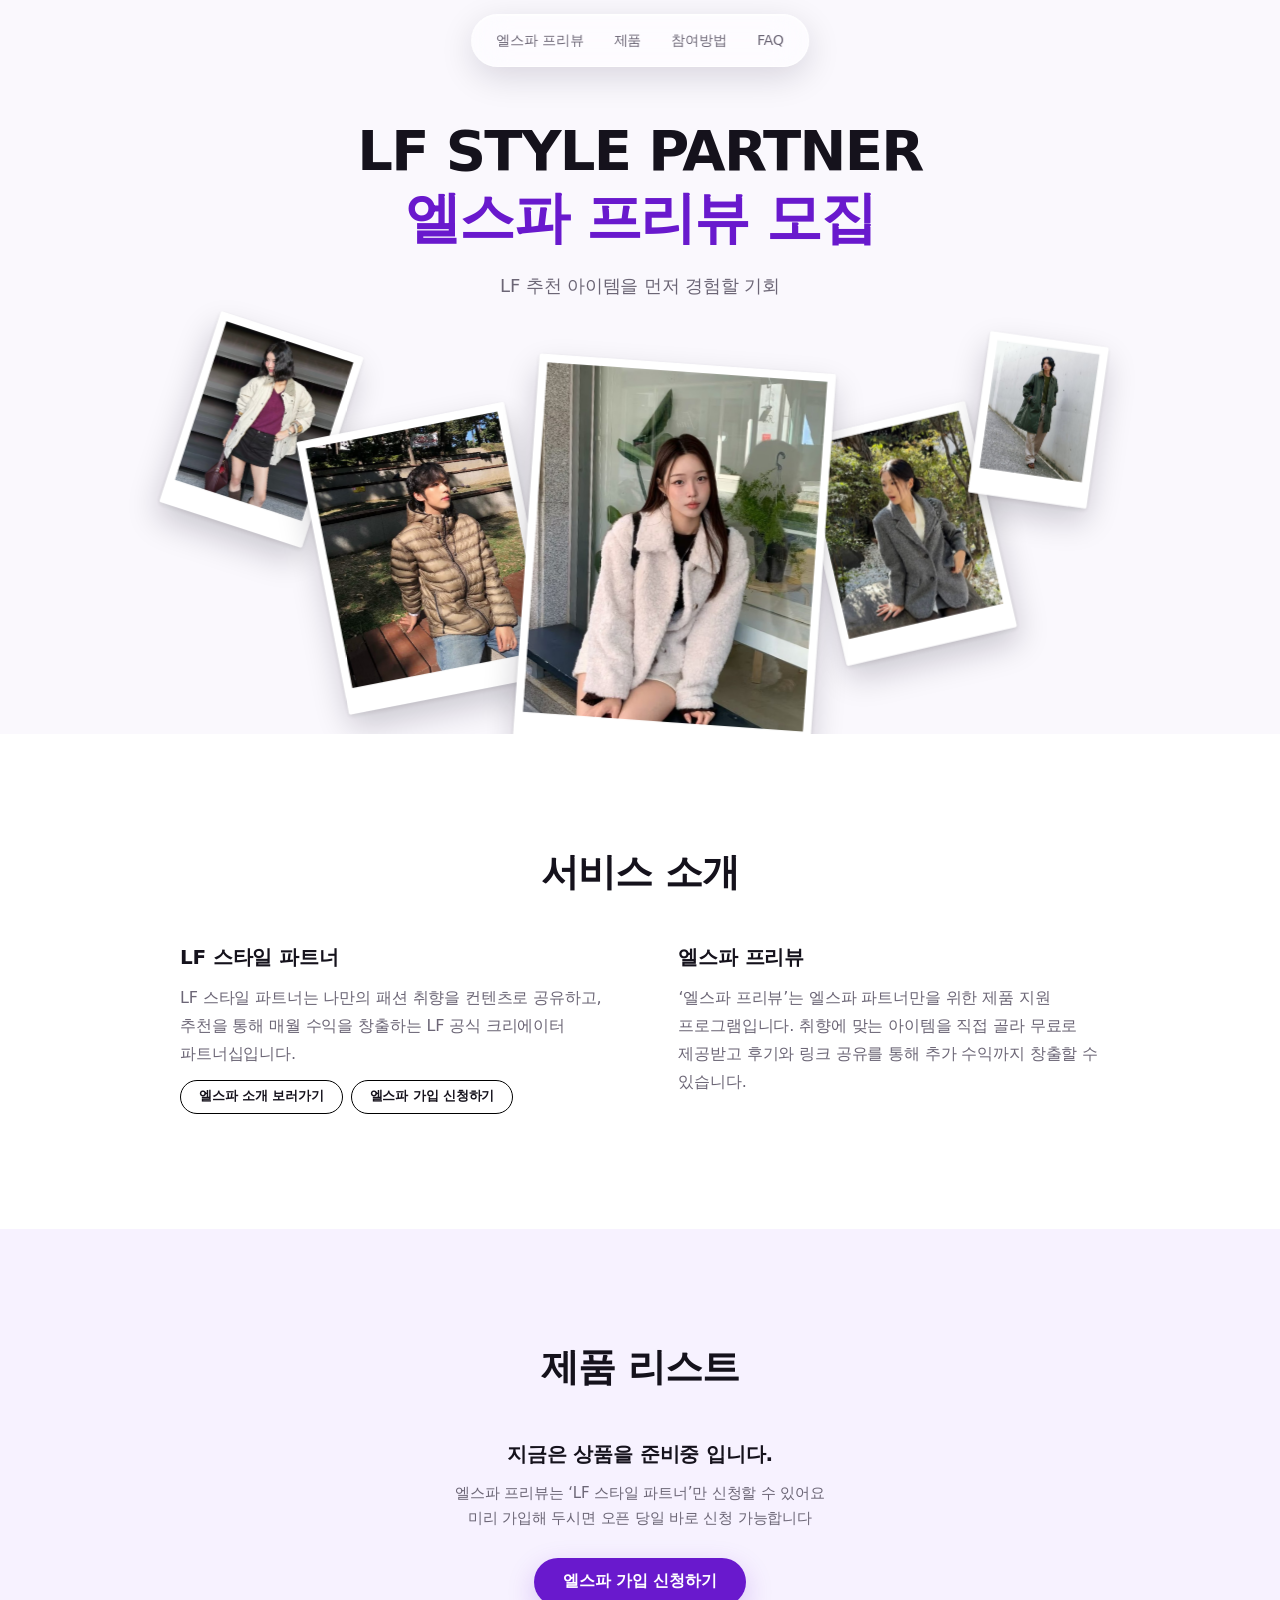
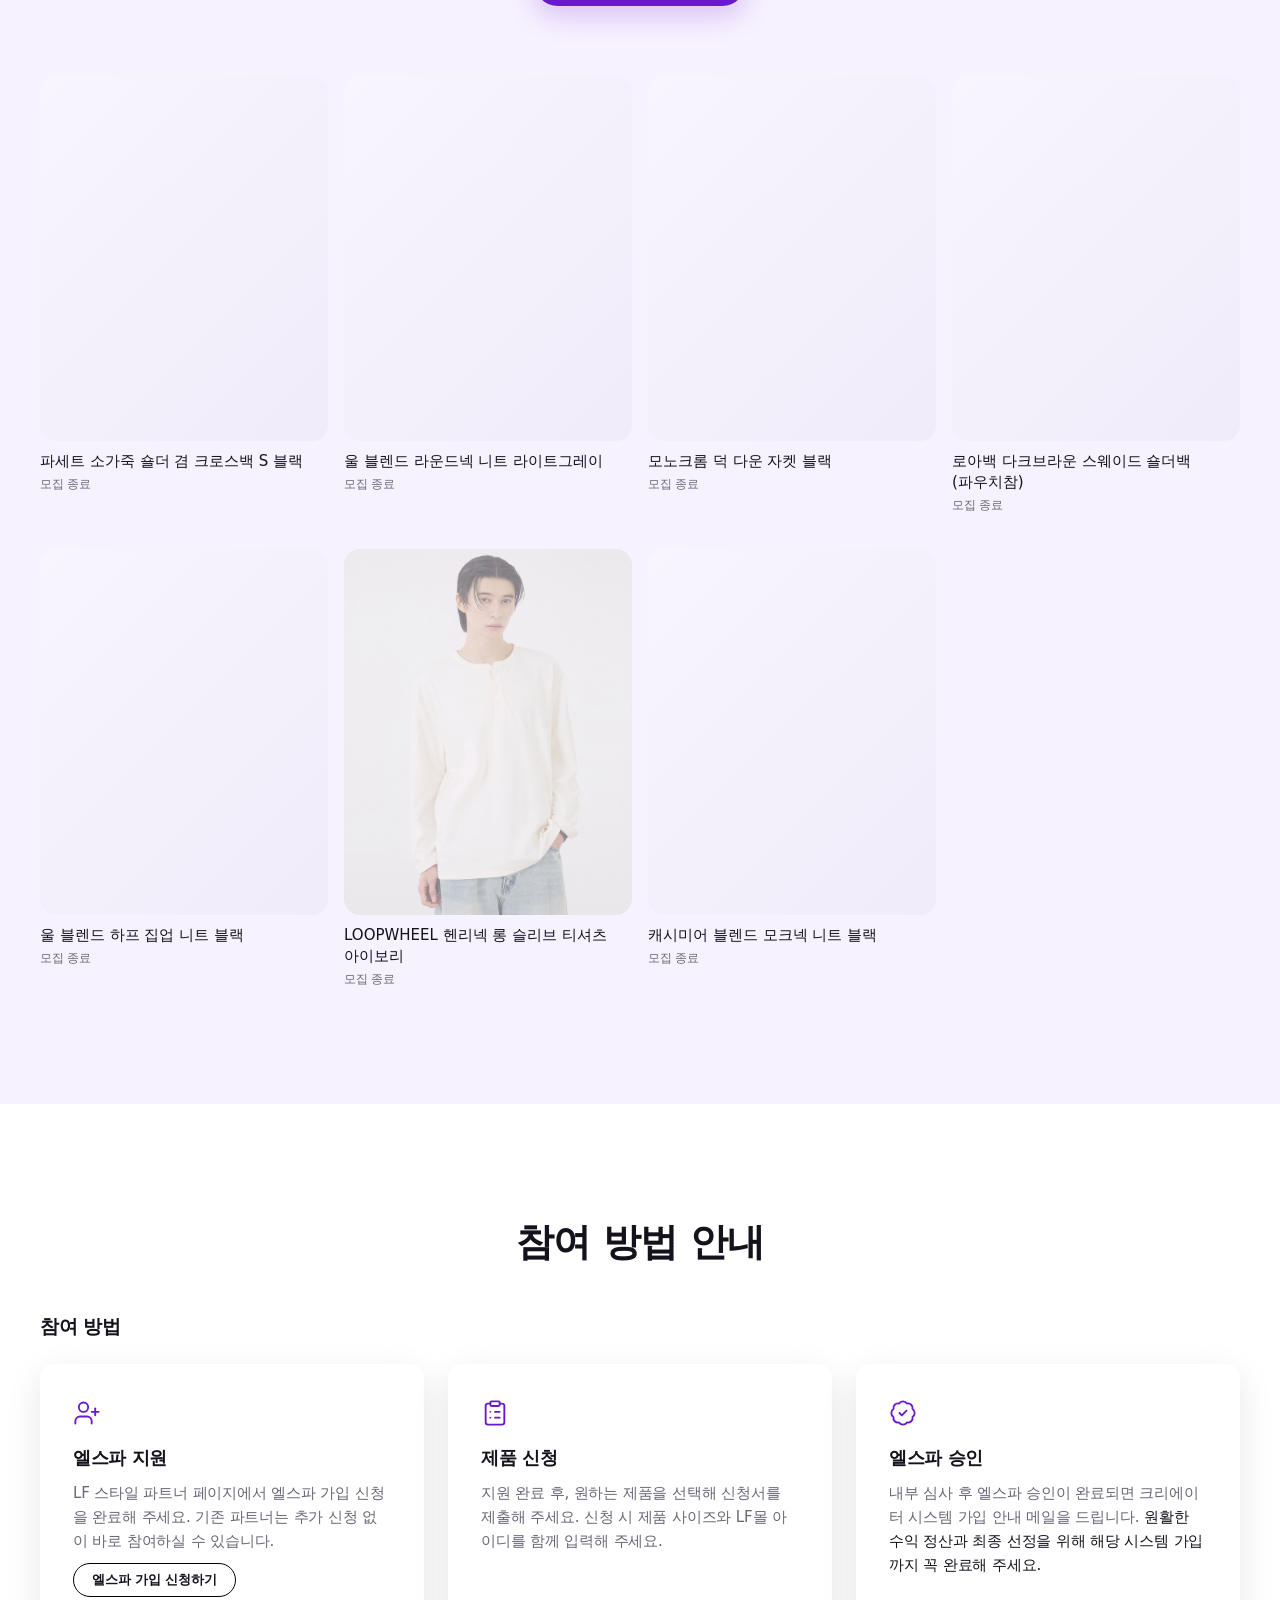
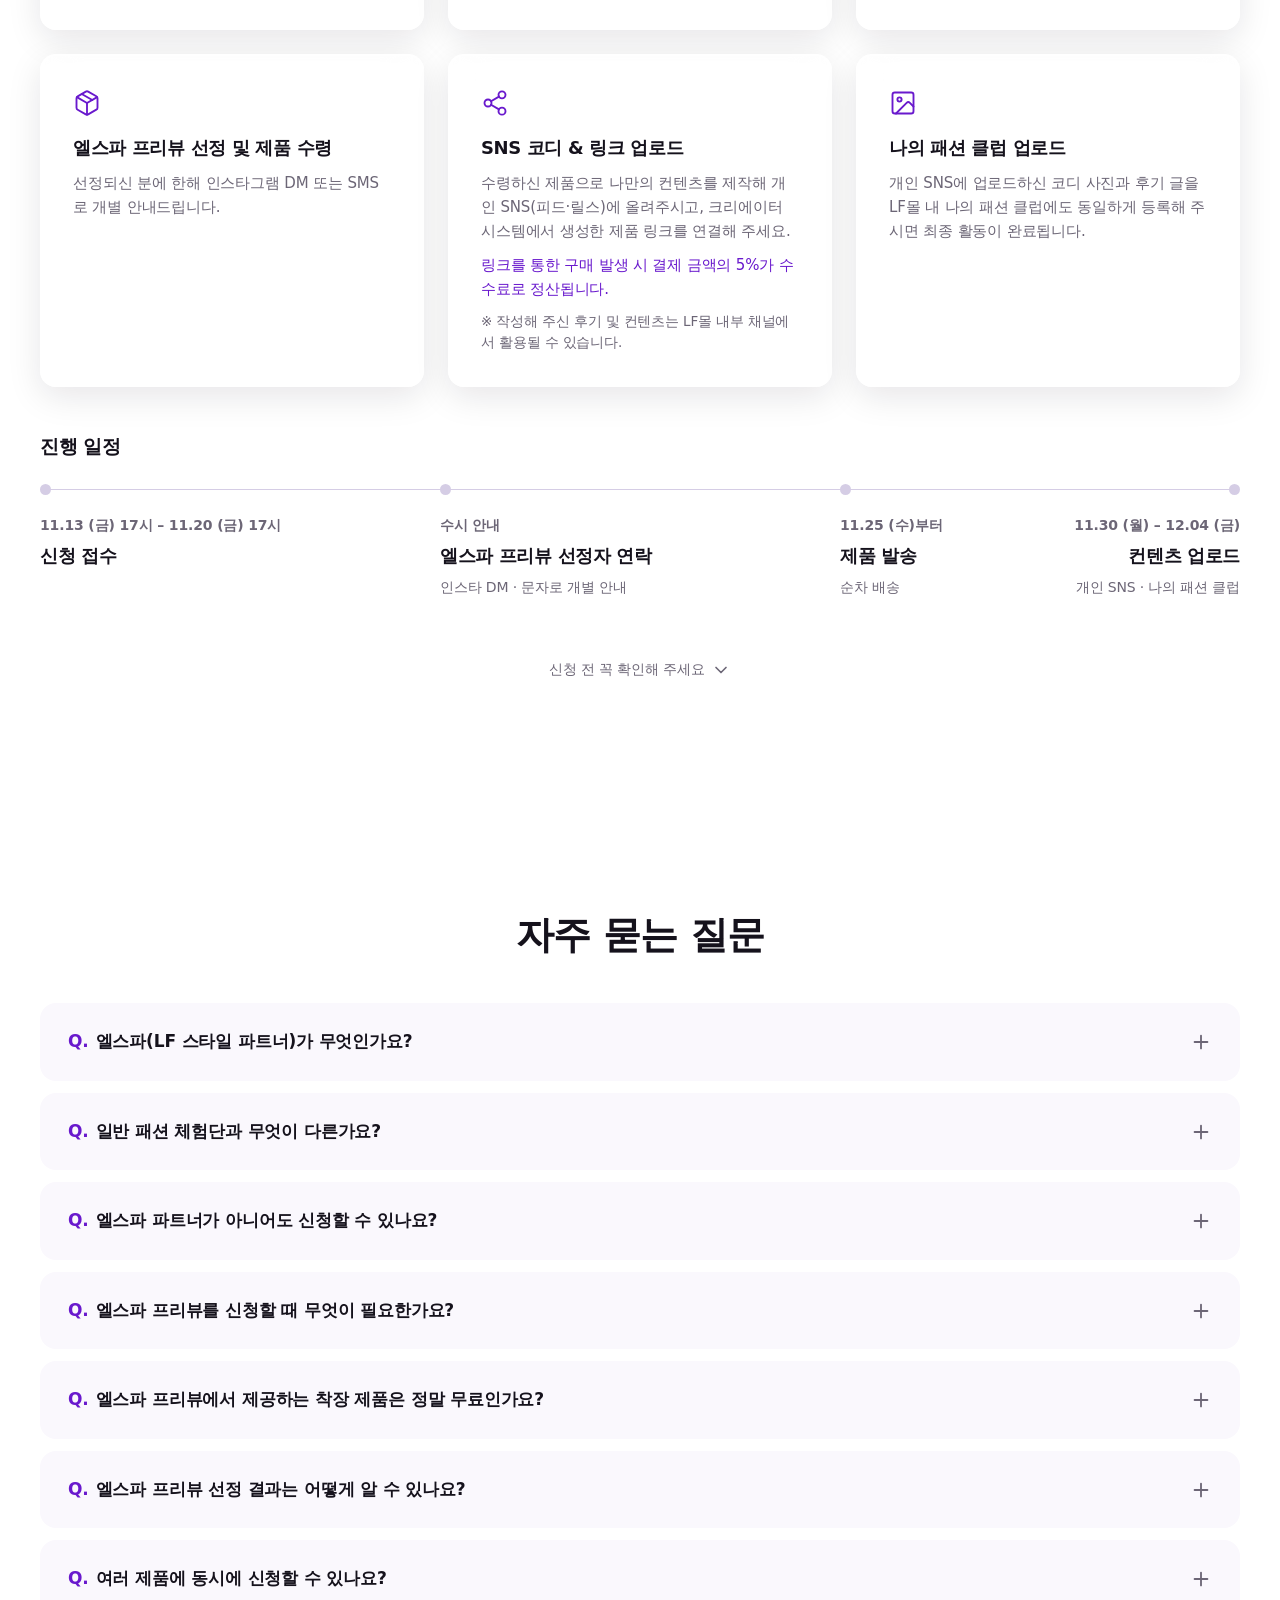
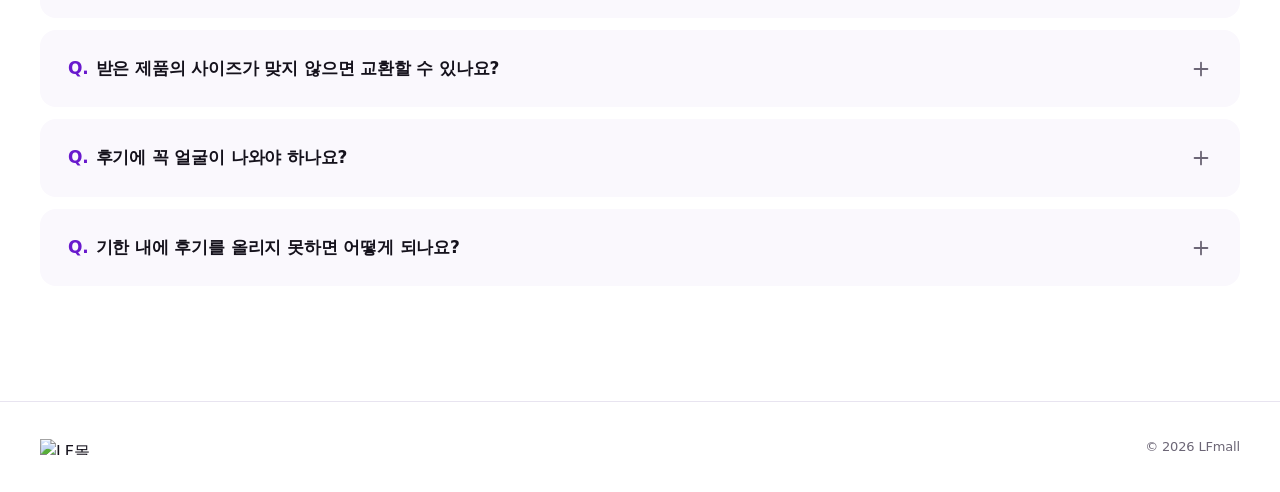
==== commit 9263d9ee: "마감 안내 문구를 다듬고 좁은 화면 줄바꿈을 정리한다 LF 스타일 파트너에 따옴표를 둘러 고유명사임을 드러내고, 끝 문장을 신청 가능합니다로 바꾼다. 따옴표는 서비스 소개에서 쓰던" ====
--- a/index.html
+++ b/index.html
@@ -248,8 +248,8 @@
       <!-- 문장은 아래 스크립트의 NEXT_OPEN_TEXT 가 덮어쓴다.
            오픈일이 지나면 여기 적힌 기본 문장으로 돌아간다. -->
       <p class="season-next__lead" id="seasonNextLead">지금은 상품을 준비중 입니다.</p>
-      <p class="season-next__body">엘스파 프리뷰는 LF 스타일 파트너만 신청할 수 있어요<br>
-        미리 가입해 두시면 오픈 당일 바로 참여할 수 있어요!</p>
+      <p class="season-next__body">엘스파 프리뷰는 <span class="nowrap">‘LF 스타일 파트너’만</span> <span class="nowrap">신청할 수 있어요</span><br>
+        미리 가입해 두시면 오픈 당일 바로 신청 가능합니다</p>
       <a class="btn btn--key" href="https://affiliator.lfmall.co.kr/aff_join/index.html"
          target="_blank" rel="noopener">엘스파 가입 신청하기</a>
     </div>
--- a/styles.css
+++ b/styles.css
@@ -176,6 +176,7 @@
 .section-lead {
   margin: 14px 0 0; color: var(--muted); font-size: 16px; max-width: 52ch;
   text-wrap: pretty;
+  word-break: keep-all;   /* 한글이 단어 중간에서 끊기지 않게 */
 }
 .section-head { margin-bottom: clamp(28px, 5vw, 44px); }
 /* 한 섹션 안에서 묶음을 나누는 소제목 */
@@ -1244,3 +1245,17 @@
 @media (max-width: 759px) {
   .intro-col p.intro-col__more { justify-content: center; }
 }
+
+
+/* 마감 안내 — 좁은 화면에서 좌우 여백을 줄여 문장이 한 줄에 들어가게 한다.
+   바깥 .wrap 이 이미 페이지 여백을 주고 있어 여기서는 더 둘 필요가 없다. */
+@media (max-width: 520px) {
+  .form-closed { padding-inline: 0; }
+}
+
+/* 더 좁은 화면에서 줄이 넘칠 때 마지막 줄이 허전해지지 않게 한다.
+   홈과 신청서의 마감 안내 문구에 함께 적용한다. */
+.form-closed__body, .season-next__body { text-wrap: pretty; }
+
+/* 묶어서 한 줄에 두고 싶은 조각. 줄바꿈이 이 안에서는 일어나지 않는다. */
+.nowrap { white-space: nowrap; }
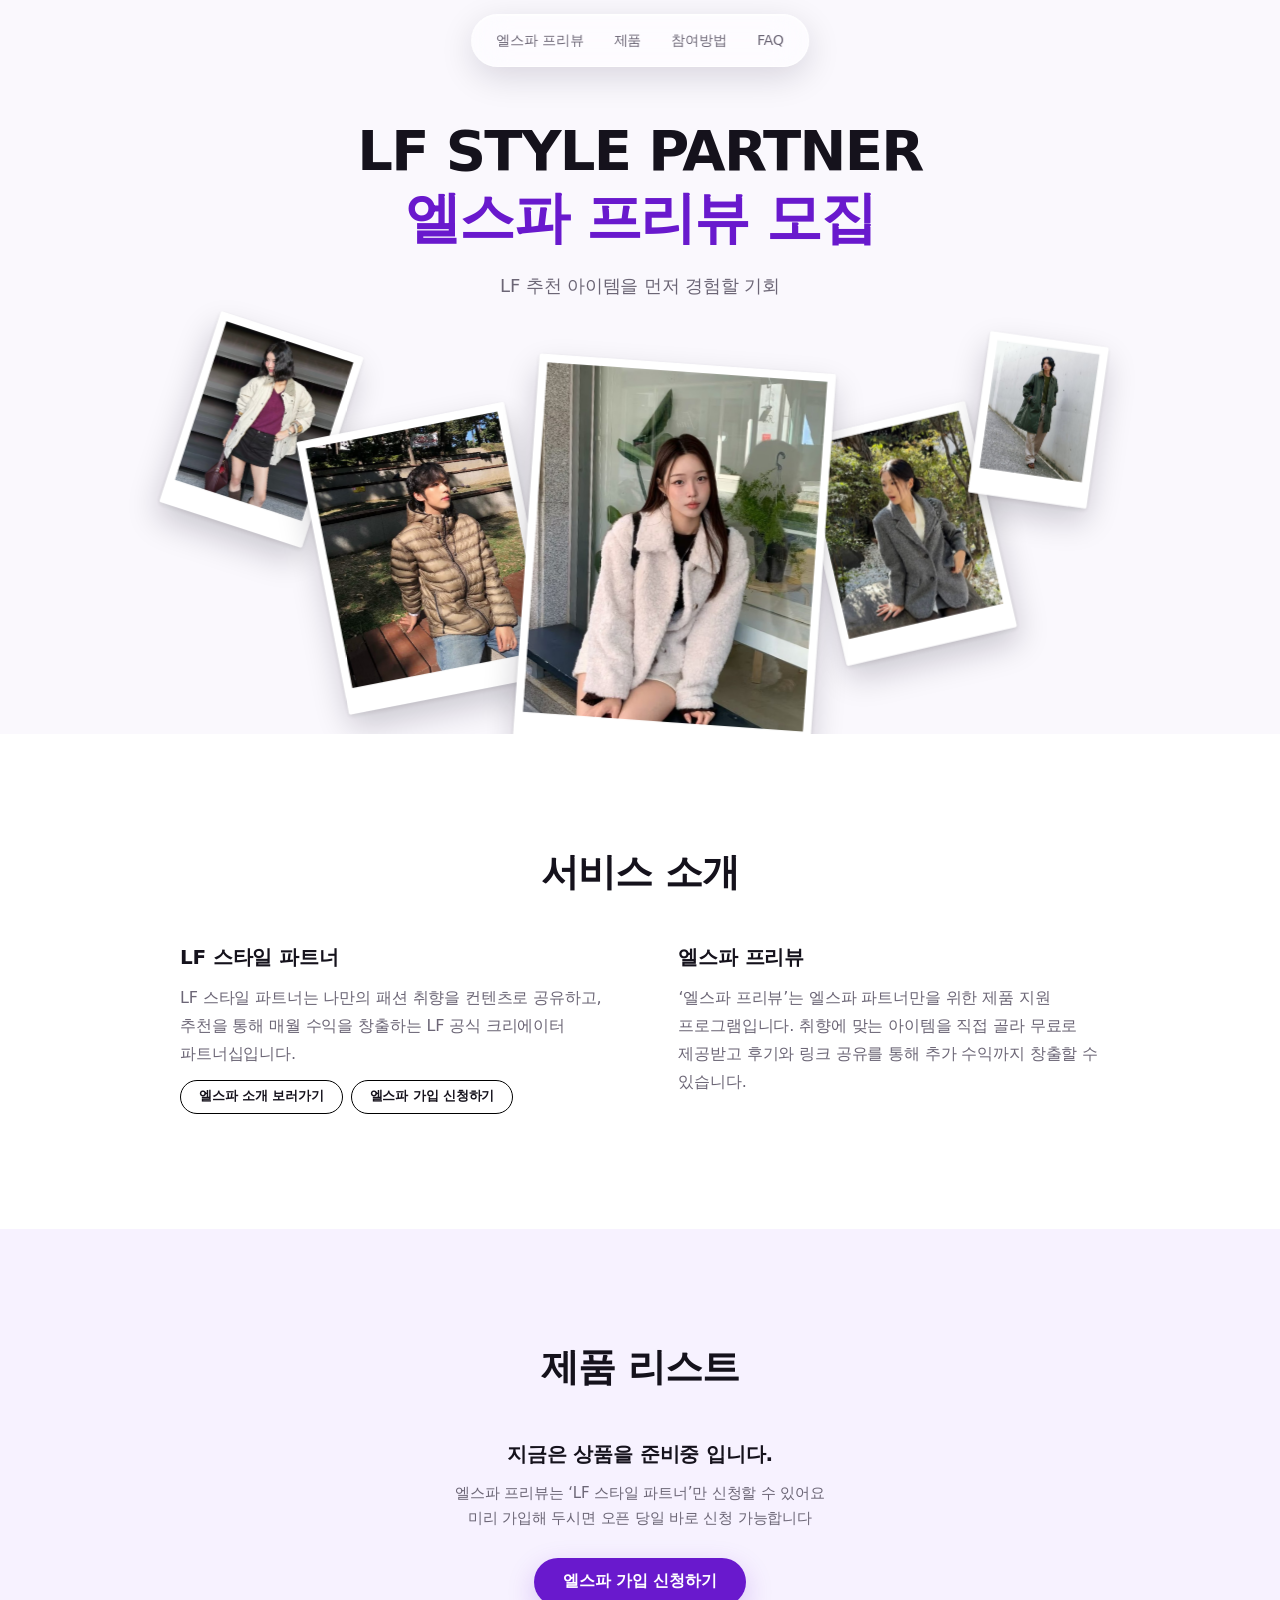
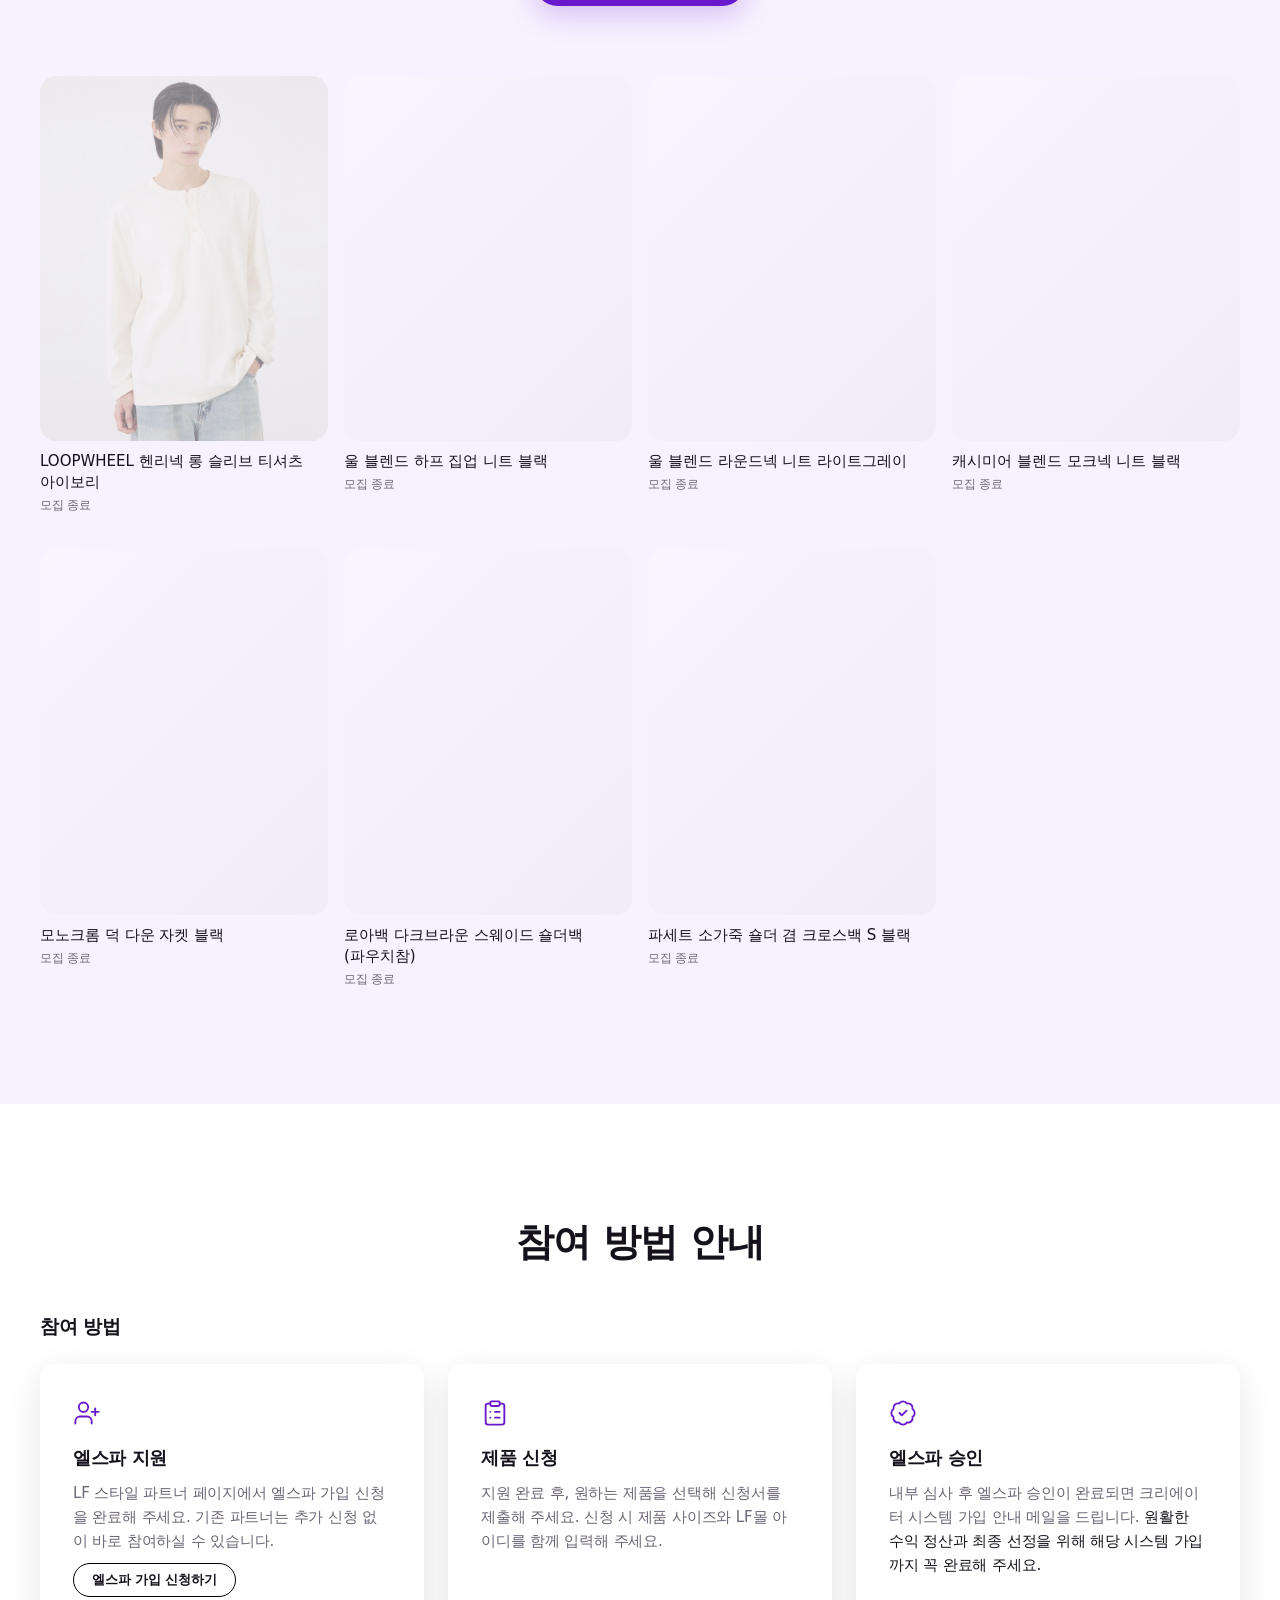
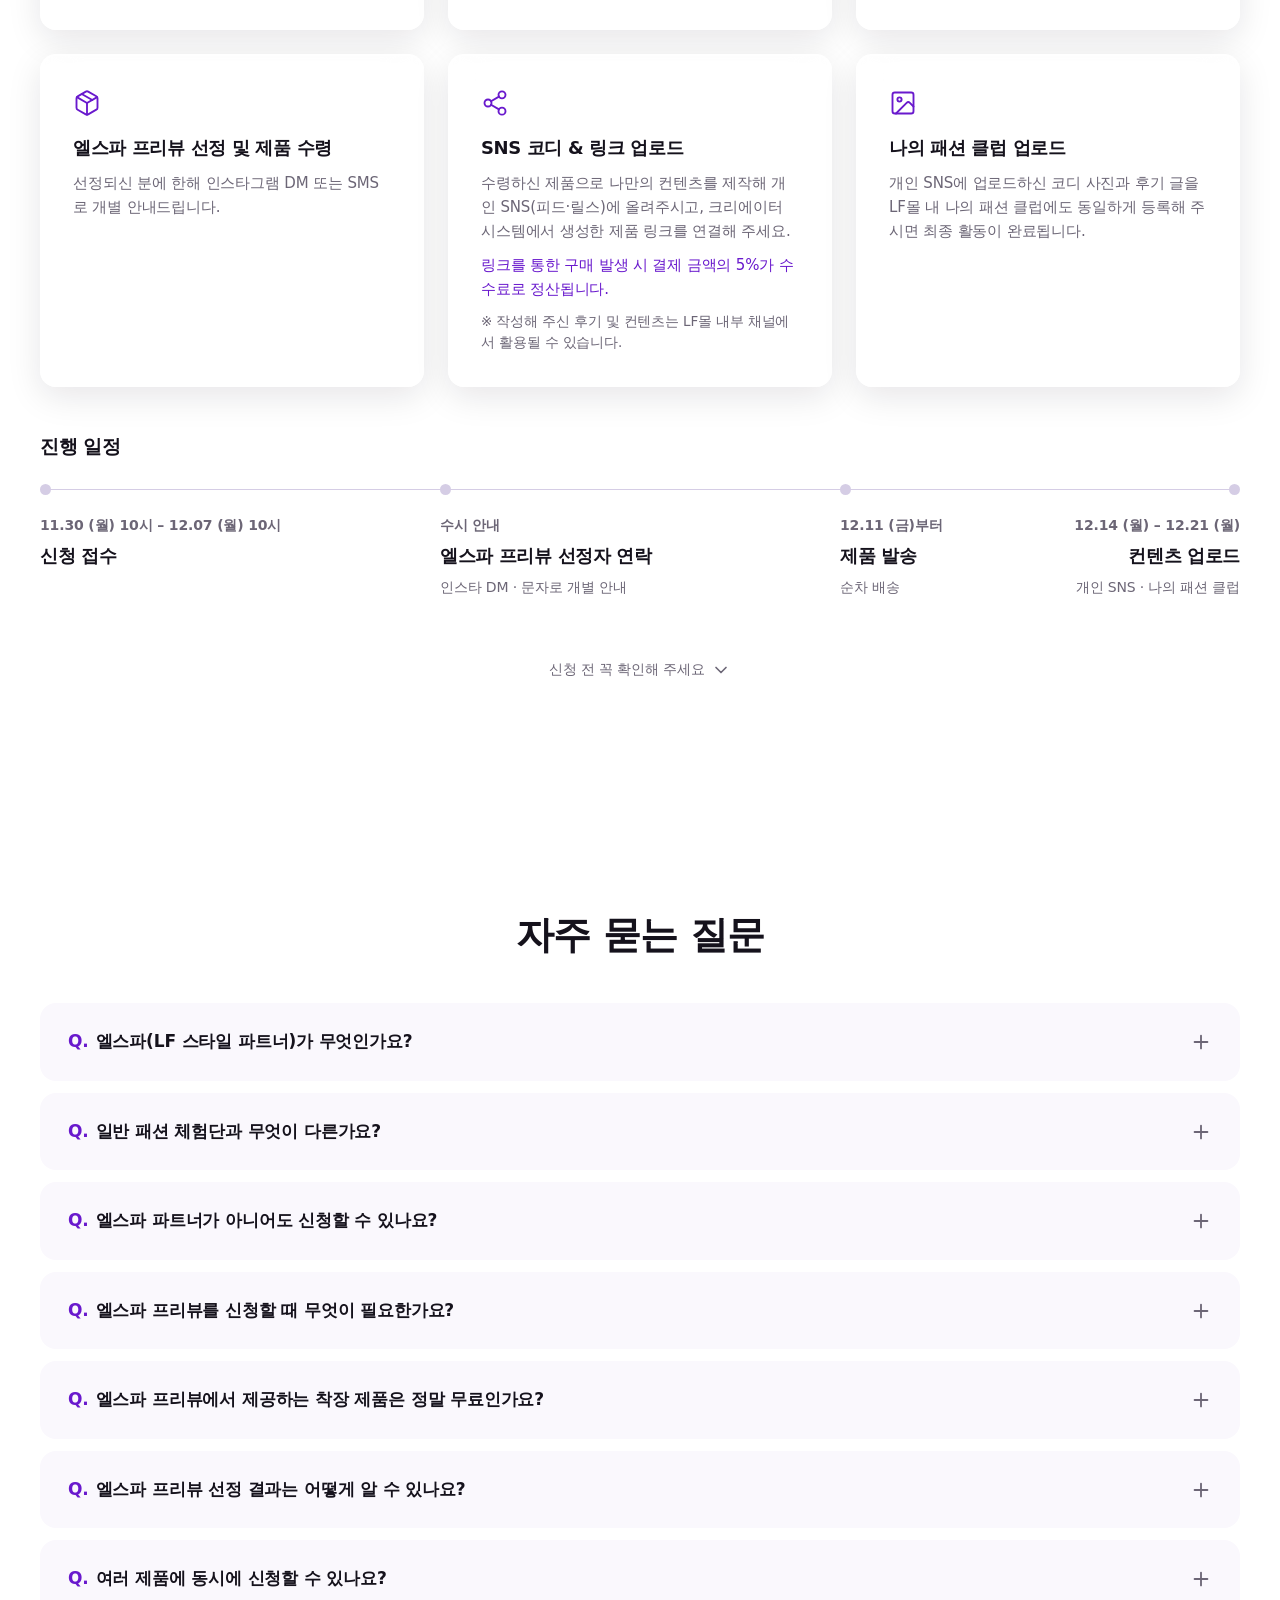
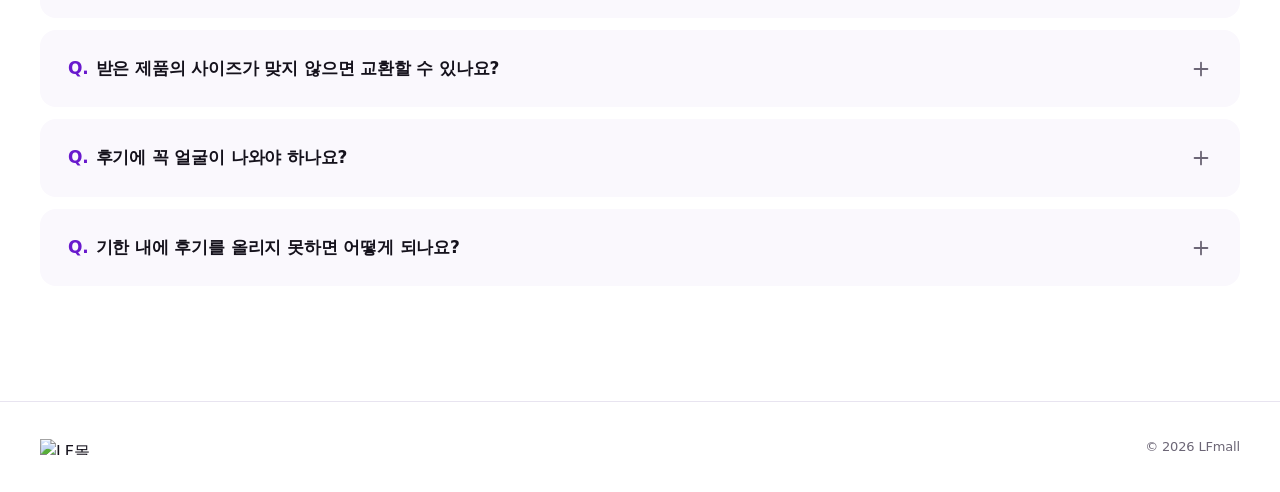
==== commit 4c5613a1: "2차 모집 일정을 반영한다 오픈 시각이 오전 10시로 정해졌다. 신청서의 모집 기간을 11.30 10시 ~ 12.07 10시로 두어 그 시각에 폼이 스스로 열리고 닫히게 한다. 경" ====
--- a/index.html
+++ b/index.html
@@ -457,7 +457,7 @@
     <h3 class="sub-title mt-lg reveal" data-delay="1">진행 일정</h3>
     <ol class="timeline reveal" data-delay="2">
       <li class="timeline__item">
-        <span class="timeline__date">11.13 (금) 17시 – 11.20 (금) 17시</span>
+        <span class="timeline__date">11.30 (월) 10시 – 12.07 (월) 10시</span>
         <h4>신청 접수</h4>
       </li>
       <li class="timeline__item">
@@ -466,12 +466,12 @@
         <p>인스타 DM · 문자로 개별 안내</p>
       </li>
       <li class="timeline__item">
-        <span class="timeline__date">11.25 (수)부터</span>
+        <span class="timeline__date">12.11 (금)부터</span>
         <h4>제품 발송</h4>
         <p>순차 배송</p>
       </li>
       <li class="timeline__item">
-        <span class="timeline__date">11.30 (월) – 12.04 (금)</span>
+        <span class="timeline__date">12.14 (월) – 12.21 (월)</span>
         <h4>컨텐츠 업로드</h4>
         <p>개인 SNS · 나의 패션 클럽</p>
       </li>
@@ -486,7 +486,7 @@
       </summary>
       <ul>
         <li>선정 안내는 엘스파 지원 시 작성해 주신 <b>SNS 또는 휴대폰 문자</b>로 발송됩니다. 평소 수신 설정을 확인해 주세요.</li>
-        <li>제품은 무료로 제공되며, 선정되신 분은 <b>11.30 (월)부터 12.04 (금)까지</b> 개인 SNS 릴스 또는 피드 1건과 LFmall <b>나의 패션 클럽</b> 착장컷 1건을 올려주셔야 합니다.</li>
+        <li>제품은 무료로 제공되며, 선정되신 분은 <b>12.14 (월)부터 12.21 (월)까지</b> 개인 SNS 릴스 또는 피드 1건과 LFmall <b>나의 패션 클럽</b> 착장컷 1건을 올려주셔야 합니다.</li>
         <li>후기는 LFmall 제품 상세에 노출될 수 있으며, 얼굴 노출 여부는 자유롭게 선택하실 수 있습니다.</li>
         <li>1인당 1개 제품에 한해 신청 가능하며, 중복 신청 시 <b>가장 먼저 접수된 신청만</b> 유효합니다.</li>
       </ul>
@@ -745,8 +745,8 @@
        오픈일에 사이트를 늦게 고쳐도 지난 날짜를 약속하지 않게 하려는 장치다.
        다음 시즌 날짜가 정해지면 아래 두 줄만 고치면 되고,
        아직 모르면 NEXT_OPEN 을 '' 로 두면 날짜 문장이 나오지 않는다. */
-    var NEXT_OPEN      = '2026-11-30T23:59';
-    var NEXT_OPEN_TEXT = '다음 모집은 11월 30일(월)에 열려요!';
+    var NEXT_OPEN      = '2026-11-30T10:00';
+    var NEXT_OPEN_TEXT = '다음 모집은 11월 30일(월) 오전 10시에 열려요!';
 
     /* 시즌 종료 = 카드들의 마감 시각 중 가장 늦은 것.
        시즌이 바뀌어도 카드의 data-end 만 고치면 따라오므로 여기는 손댈 필요가 없다. */
--- a/styles.css
+++ b/styles.css
@@ -1179,6 +1179,8 @@
 :root[data-season="closed"] .season-next { display: block; }
 .season-next__lead {
   margin: 0 0 10px; font-size: 18px; font-weight: 700; color: var(--ink);
+  word-break: keep-all;   /* 오픈일 문구가 길어져도 단어 중간에서 끊기지 않게 */
+  text-wrap: pretty;      /* 마지막 줄에 한 단어만 남지 않게. balance 는 '30일 / (월)' 로 끊어 쓰지 않는다 */
 }
 /* 두 문장을 <br> 로 나눈다. 문장 경계라 임의의 줄바꿈이 아니고,
    좁은 화면에서는 각 문장이 keep-all 로 자연스럽게 다시 접힌다. */
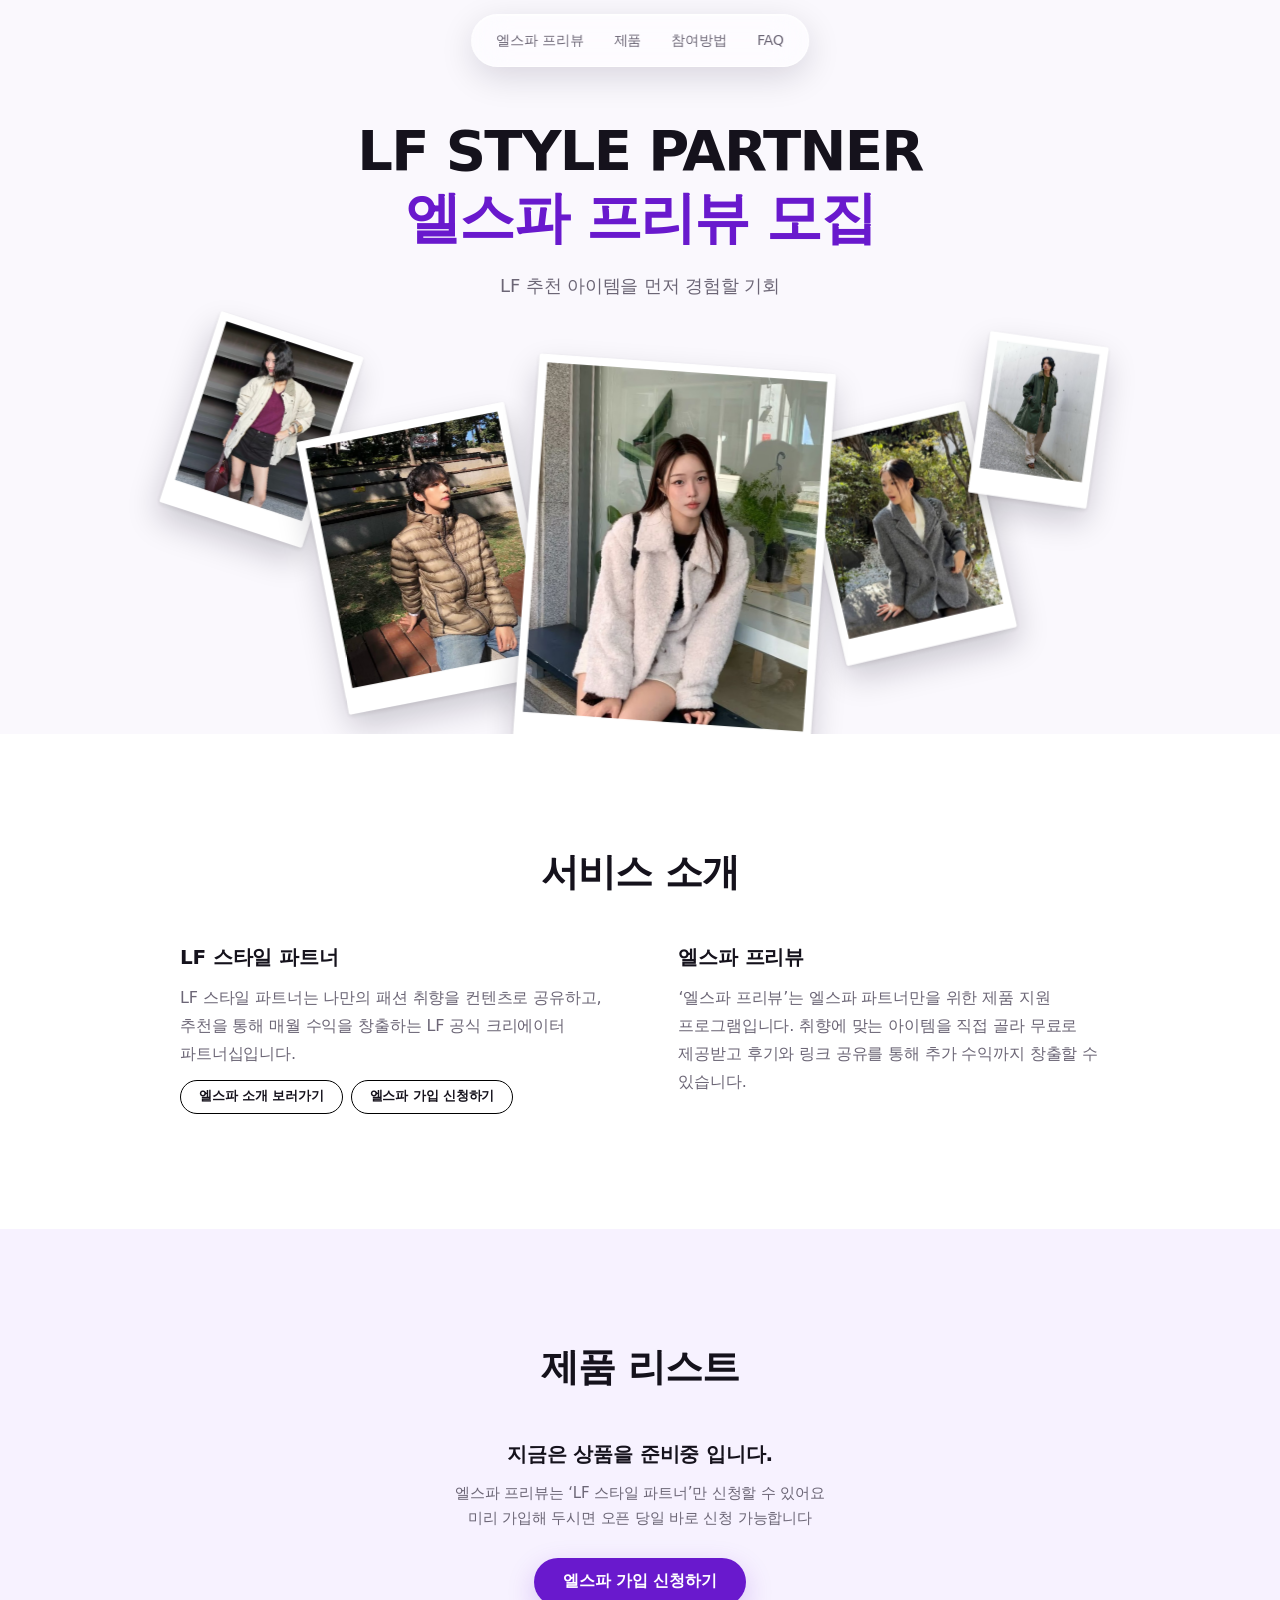
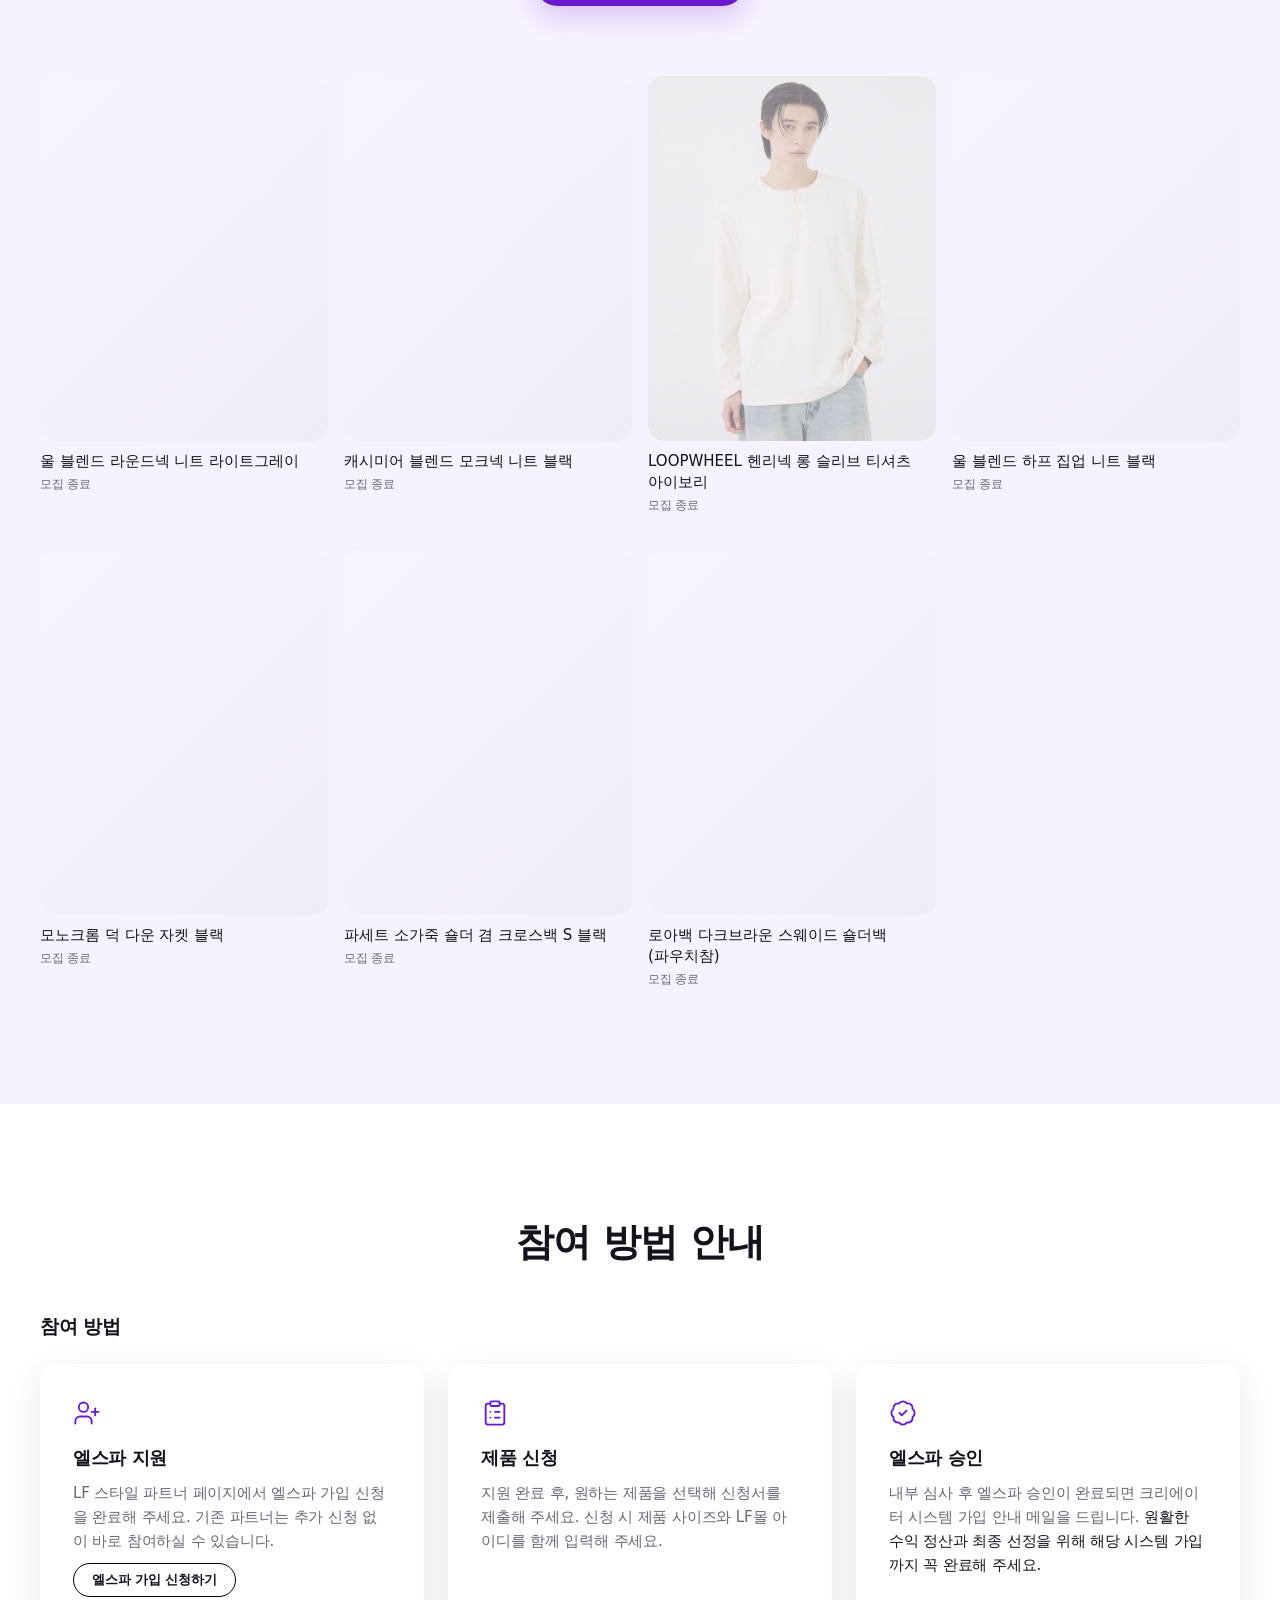
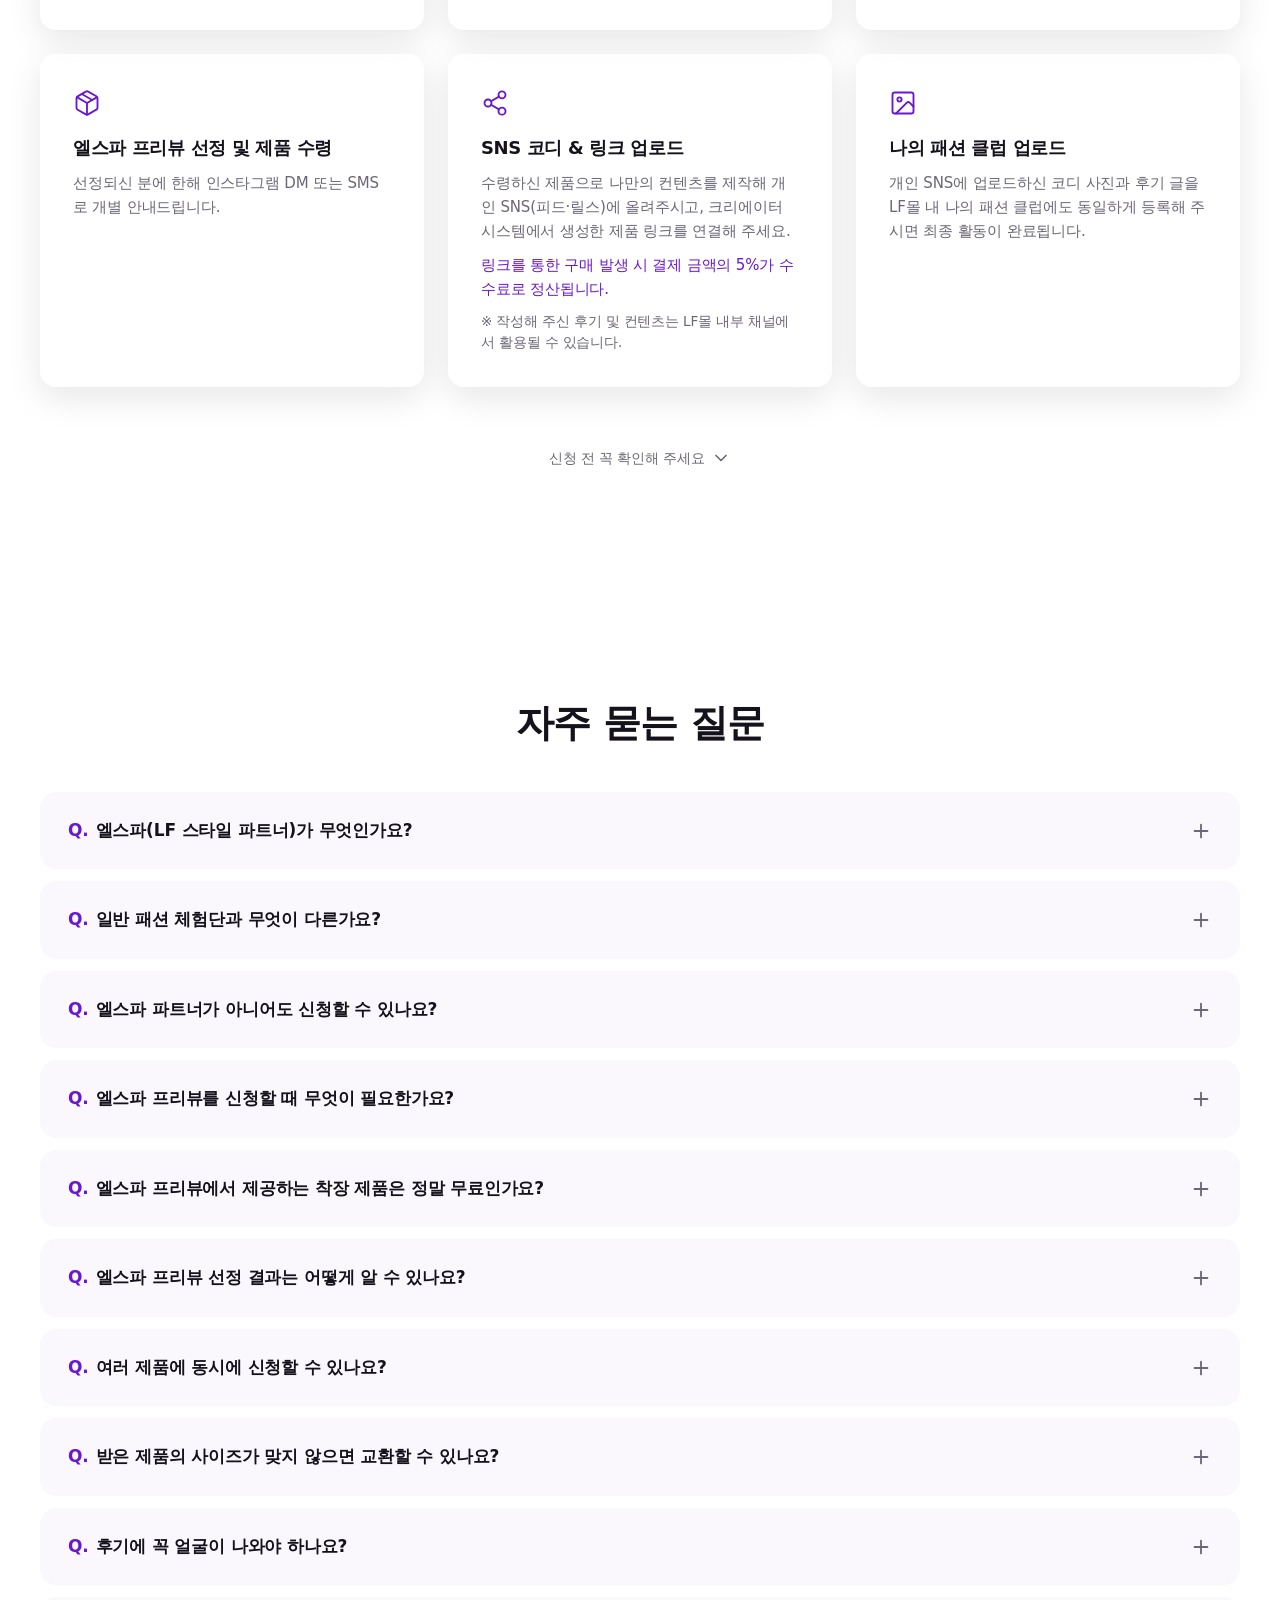
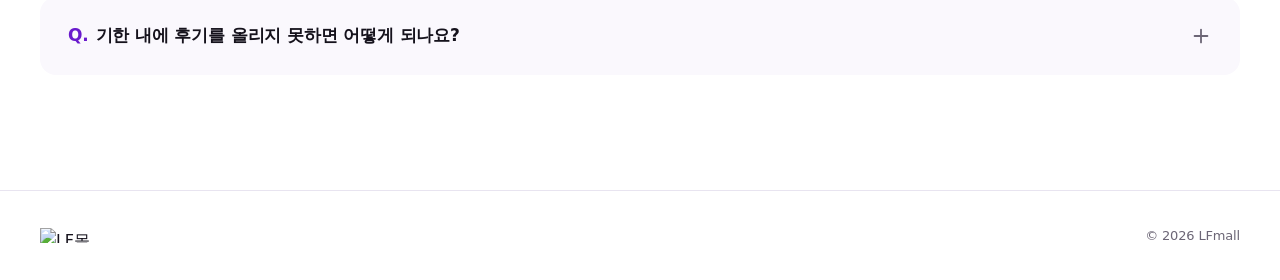
==== commit 58b7411c: "진행 일정을 접어두고 주의사항에서 날짜를 뺀다 2차 일정을 오픈 전에 미리 내보이지 않기로 했다. 진행 일정을 통째로 주석 처리한다. 날짜는 2차 확정값 그대로 두어 11월 30일" ====
--- a/index.html
+++ b/index.html
@@ -454,6 +454,9 @@
       </div>
     </div>
 
+    <!-- 진행 일정 — 2026-11-25 임시로 숨겼습니다.
+         2차 일정을 미리 알리지 않으려고 접었을 뿐, 날짜는 2차 확정값 그대로입니다.
+         11월 30일 오픈에 맞춰 이 줄과 아래 닫는 줄만 지우면 그대로 돌아옵니다.
     <h3 class="sub-title mt-lg reveal" data-delay="1">진행 일정</h3>
     <ol class="timeline reveal" data-delay="2">
       <li class="timeline__item">
@@ -476,6 +479,7 @@
         <p>개인 SNS · 나의 패션 클럽</p>
       </li>
     </ol>
+    -->
 
     <details class="notice notice--center mt-lg reveal" data-delay="1">
       <summary class="notice__q">
@@ -486,7 +490,7 @@
       </summary>
       <ul>
         <li>선정 안내는 엘스파 지원 시 작성해 주신 <b>SNS 또는 휴대폰 문자</b>로 발송됩니다. 평소 수신 설정을 확인해 주세요.</li>
-        <li>제품은 무료로 제공되며, 선정되신 분은 <b>12.14 (월)부터 12.21 (월)까지</b> 개인 SNS 릴스 또는 피드 1건과 LFmall <b>나의 패션 클럽</b> 착장컷 1건을 올려주셔야 합니다.</li>
+        <li>제품은 무료로 제공되며, 선정되신 분은 <b>안내해드린 기간까지</b> 개인 SNS 릴스 또는 피드 1건과 LFmall <b>나의 패션 클럽</b> 착장컷 1건을 올려주셔야 합니다.</li>
         <li>후기는 LFmall 제품 상세에 노출될 수 있으며, 얼굴 노출 여부는 자유롭게 선택하실 수 있습니다.</li>
         <li>1인당 1개 제품에 한해 신청 가능하며, 중복 신청 시 <b>가장 먼저 접수된 신청만</b> 유효합니다.</li>
       </ul>
